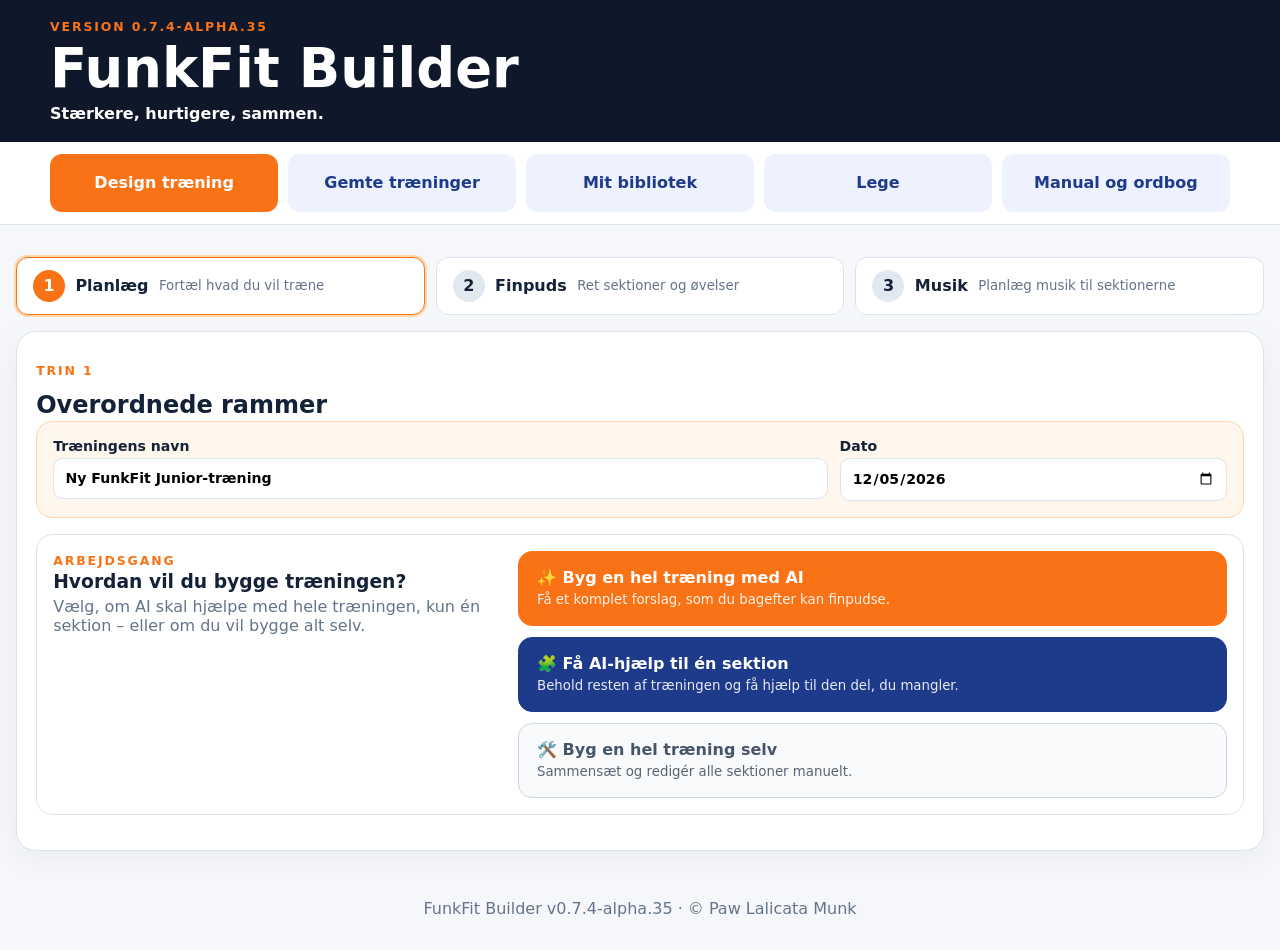
==== index.html @ 9656c765 "Add files via upload" ====
<!DOCTYPE html>
<html lang="da">
<head>
  <meta charset="UTF-8">
  <meta name="viewport" content="width=device-width,initial-scale=1">
  <meta name="theme-color" content="#f97316">
  <title>FunkFit Builder v0.7.4-alpha.35</title>
  <link rel="manifest" href="manifest.json?v=0.7.4a35">
  <link rel="stylesheet" href="css/app.css?v=0.7.4a35">
</head>
<body>
<header class="topbar">
  <button id="homeBrandBtn" type="button" class="topbar-home" aria-label="Gå til Planlæg">
    <p class="eyebrow">VERSION 0.7.4-ALPHA.35</p>
    <h1>FunkFit Builder</h1>
    <p>Stærkere, hurtigere, sammen.</p>
  </button>
</header>

<nav class="main-nav">
  <button class="nav-tab active" data-view="designView">Design træning</button>
  <button class="nav-tab" data-view="savedView">Gemte træninger</button>
  <button class="nav-tab" data-view="libraryView">Mit bibliotek</button>
  <button class="nav-tab" data-view="gamesView">Lege</button>
  <button class="nav-tab" data-view="docsView">Manual og ordbog</button>
</nav>

<main>
<section id="designView" class="app-view active">
  <div class="stepper">
    <button class="step active" data-step="1"><span>1</span><strong>Planlæg</strong><small>Fortæl hvad du vil træne</small></button>
    <button class="step" data-step="2"><span>2</span><strong>Finpuds</strong><small>Ret sektioner og øvelser</small></button>
    <button class="step" data-step="3"><span>3</span><strong>Musik</strong><small>Planlæg musik til sektionerne</small></button>
  </div>

  <section id="step1" class="step-panel active panel">
    <div class="section-heading">
      <div><p class="eyebrow">TRIN 1</p><h2>Overordnede rammer</h2></div>
    </div>

    <section class="workout-identity-card workout-identity-compact" aria-label="Træningens navn og dato">
      <div class="workout-identity-fields">
        <label>Træningens navn<input id="workoutName" value="Ny FunkFit Junior-træning" placeholder="Fx FunkFit Junior – agentmission"></label>
        <label>Dato<input id="workoutDate" type="date"></label>
      </div>
    </section>

    <section class="creation-mode">
      <div class="creation-mode-intro">
        <p class="eyebrow">ARBEJDSGANG</p>
        <h3>Hvordan vil du bygge træningen?</h3>
        <p>Vælg, om AI skal hjælpe med hele træningen, kun én sektion – eller om du vil bygge alt selv.</p>
      </div>
      <div class="creation-mode-buttons">
        <button id="aiModeBtn" type="button" class="mode-btn workflow-primary">
          <strong>✨ Byg en hel træning med AI</strong>
          <small>Få et komplet forslag, som du bagefter kan finpudse.</small>
        </button>
        <button id="singleSectionModeBtn" type="button" class="mode-btn workflow-secondary">
          <strong>🧩 Få AI-hjælp til én sektion</strong>
          <small>Behold resten af træningen og få hjælp til den del, du mangler.</small>
        </button>
        <button id="manualModeBtn" type="button" class="mode-btn workflow-manual">
          <strong>🛠️ Byg en hel træning selv</strong>
          <small>Sammensæt og redigér alle sektioner manuelt.</small>
        </button>
      </div>
    </section>

    <div id="aiPlannerTrack" class="hidden">
    <section class="planner-hero">
      <div>
        <p class="eyebrow">TRÆNINGSASSISTENT</p>
        <h2 id="plannerHeroTitle">Fra idé til færdigt udkast</h2>
        <p id="plannerHeroText">Vælg rammerne. Appen sammensætter et forslag, der passer til sted, udstyr, deltagere og træningsmål.</p>
      </div>
      <div class="planner-time"><strong id="plannerTimeStrong">Ca. 2 min</strong><span id="plannerTimeText">til første udkast</span></div>
    </section>

    <section class="planner-block">
      <div class="planner-number">1</div>
      <div class="planner-content">
        <h3>Hvem træner?</h3>
        <div class="choice-grid concept-grid" id="conceptChoices">
          <button type="button" class="choice-card selected" data-value="junior"><span>🟠</span><strong>FunkFit Junior</strong><small>Børn og unge</small></button>
          <button type="button" class="choice-card" data-value="family"><span>🔵</span><strong>Familie</strong><small>Junior + voksen</small></button>
          <button type="button" class="choice-card" data-value="adult"><span>🟢</span><strong>Funktionel voksen</strong><small>Kun voksne</small></button>
          <button type="button" class="choice-card" data-value="trx"><span>🟡</span><strong>TRX</strong><small>Slyngetræning</small></button>
          <button type="button" class="choice-card" data-value="hyrox"><span>🔴</span><strong>Hyrox</strong><small>Løb og stationer</small></button>
          <button type="button" class="choice-card" data-value="hiit"><span>🟣</span><strong>HIIT</strong><small>Intervaller og puls</small></button>
        </div>
      </div>
    </section>

    <section id="singleSectionConfig" class="planner-block single-section-config hidden">
      <div class="planner-number section-symbol">🧩</div>
      <div class="planner-content">
        <h3>Hvilken sektion skal AI bygge?</h3>
        <div class="planner-fields">
          <label>Sektionstype
            <select id="singleSectionType">
              <option>Opvarmning</option>
              <option selected>AMRAP</option>
              <option>EMOM</option>
              <option>YGIG</option>
              <option>Chipper</option>
              <option>Stationer</option>
              <option>Teknik</option>
              <option>Styrke</option>
              <option>Leg</option>
              <option>Finisher</option>
            </select>
            <span>Ledopvarmning bygges som del af en hel træning. Finisher kan tilføjes separat.</span>
          </label>
          <div id="singleFinisherWrap" class="single-finisher-wrap hidden">
            <strong>Finisher</strong>
            <p class="field-help">Vælg en sangbaseret finisher eller et kort afslutningsformat fra kataloget.</p>
            <div class="finisher-form-grid">
              <label>Type<select id="singleFinisherMode"><option value="song">🎵 Sang</option><option value="format">🏁 Andet format</option></select></label>
              <label>Katalog<select id="singleFinisherCatalog"></select></label>
              <button id="singleFinisherSuggestBtn" type="button" class="secondary">✨ Foreslå finisher</button>
            </div>
            <div id="singleFinisherPreview" class="finisher-template-preview"></div>
            <div id="singleFinisherSongFields" class="planner-fields">
              <label>Sangtitel<input id="singleFinisherTitle" placeholder="Fx sangens titel"></label>
              <label>Kunstner<input id="singleFinisherArtist" placeholder="Fx kunstner"></label>
              <label>Længde (min)<input id="singleFinisherMinutes" type="number" min="1" max="12" step=".1" value="4"></label>
              <label>Link<input id="singleFinisherUrl" type="url" placeholder="TIDAL, Spotify eller YouTube"></label>
            </div>
          </div>
          <div id="singleFundamentalWrap" class="single-fundamental-wrap hidden">
            <strong>FunkFit Fundamentals</strong>
            <small>Vælg én eller flere grundbevægelser til Teknik-sektionen.</small>
            <div id="singleFundamentalChoices" class="single-fundamental-choices"></div>
          </div>
        </div>
        <p class="planner-hint">AI bygger kun denne ene sektion. Resten af din træning bliver stående urørt.</p>
      </div>
    </section>


    <section class="planner-block">
      <div class="planner-number">2</div>
      <div class="planner-content">
        <h3>Hvor foregår træningen?</h3>
        <div class="choice-grid venue-grid" id="venueChoices">
          <button type="button" class="choice-card selected" data-value="indoor"><span>🏠</span><strong>Inde</strong><small>Gymnastiksalen</small></button>
          <button type="button" class="choice-card" data-value="outdoor"><span>🌳</span><strong>Ude</strong><small>Container og udeområde</small></button>
        </div>
        <p id="venueHint" class="planner-hint">Indendørs profil: gulv, vægge, bokse, måtter og salens udstyr.</p>
      </div>
    </section>

    <section class="planner-block">
      <div class="planner-number">3</div>
      <div class="planner-content">
        <h3>Rammer</h3>
        <div class="planner-fields">
          <label id="plannerDurationWrap">Varighed<input id="plannerDuration" type="number" min="20" max="120" value="60"><span id="plannerDurationUnit">minutter</span></label>
          <label>Deltagere<input id="plannerParticipants" type="number" min="1" max="100" value="20"><span>personer</span></label>
          <label id="plannerAdultsWrap" class="hidden">Heraf voksne<input id="plannerAdults" type="number" min="0" max="50" value="10"><span>voksne</span></label>
          <label id="plannerThemeWrap">Tema for hele træningen<input id="plannerTheme" placeholder="Fx Agentmission, OL eller intet tema"><span>kun Junior/Familie</span></label>
        </div>
      </div>
    </section>

    <section class="planner-block">
      <div class="planner-number">4</div>
      <div class="planner-content">
        <h3>Hvad skal fylde i træningen?</h3>
        <div id="goalChoices" class="chip-grid">
          <button type="button" class="goal-chip selected" data-value="Sjov">Sjov</button>
          <button type="button" class="goal-chip selected" data-value="Kondition">Kondition</button>
          <button type="button" class="goal-chip" data-value="Styrke">Styrke</button>
          <button type="button" class="goal-chip selected" data-value="Samarbejde">Samarbejde</button>
          <button type="button" class="goal-chip" data-value="Teknik">Teknik</button>
          <button type="button" class="goal-chip" data-value="Eksplosivitet">Eksplosivitet</button>
          <button type="button" class="goal-chip" data-value="Core">Core</button>
          <button type="button" class="goal-chip" data-value="Balance">Balance</button>
        </div>
      </div>
    </section>

    <section class="planner-block">
      <div class="planner-number">5</div>
      <div class="planner-content">
        <div class="section-heading compact">
          <div>
            <h3>Tilgængeligt udstyr</h3>
            <p id="equipmentProfileText">Standardprofil: Gymnastiksalen</p>
            <small id="equipmentProfileStatus">Ændringer gemmes automatisk for dette sted.</small>
          </div>
          <div class="equipment-profile-actions">
            <button id="selectAllEquipmentBtn" type="button" class="ghost small-btn">Vælg alt</button>
            <button id="resetEquipmentProfileBtn" type="button" class="ghost small-btn">Nulstil profil</button>
          </div>
        </div>
        <div id="equipmentChoices" class="equipment-grid"></div>
      </div>
    </section>

    <section class="planner-block">
      <div class="planner-number">6</div>
      <div class="planner-content">
        <h3>Din idé eller særlige ønsker</h3>
        <textarea id="plannerBrief" rows="4" placeholder="Fx: Hyrox-inspireret træning med meget teamwork. Ingen kø. Jeg vil gerne bruge wall balls og farmer carry."></textarea>
      </div>
    </section>

    <section id="plannerOptionsBlock" class="planner-block">
      <div class="planner-number">7</div>
      <div class="planner-content">
        <h3>Ekstra valg til træningsforslaget</h3>
        <p class="planner-hint">Vælg de regler og elementer, AI skal tage med, før træningen bygges.</p>
        <div class="planner-toggles">
          <label class="planner-toggle-card"><input id="avoidWaiting" type="checkbox" checked><span><strong>Undgå ventetid og kø</strong><small>Flere stationer, mindre grupper og færre flaskehalse.</small></span></label>
          <label id="includeJointWarmupWrap" class="planner-toggle-card"><input id="includeJointWarmup" type="checkbox" checked><span><strong>Fast ledopvarmning</strong><small>5 minutters rolig mobilisering først.</small></span></label>
          <label id="includeFinisherWrap" class="planner-toggle-card"><input id="includeTeamChallenge" type="checkbox" checked><span><strong>Planlæg en finisher</strong><small>Vælg mellem sang og et kort afslutningsformat.</small></span></label>
          <label id="includeGameWrap" class="planner-toggle-card"><input id="includeGame" type="checkbox" checked><span><strong>Medtag en leg</strong><small>Kun til Junior og Familietræning.</small></span></label>
          <label class="planner-toggle-card"><input id="useFavoritesFirst" type="checkbox"><span><strong>Prioritér elementer i Mit bibliotek</strong><small>Prioritér at bruge gemte favoritelementer, du tidligere har gemt, når de passer.</small></span></label>
        </div>
      </div>
    </section>

    <section id="plannerStructureBlock" class="planner-block">
      <div class="planner-number">8</div>
      <div class="planner-content">
        <h3>Træningens struktur</h3>
        <div id="structureChoices" class="chip-grid">
          <button type="button" class="structure-chip selected" data-value="auto">Lad AI vælge</button>
          <button type="button" class="structure-chip" data-value="one">Ét hovedelement</button>
          <button type="button" class="structure-chip" data-value="two">To hovedelementer</button>
          <button type="button" class="structure-chip" data-value="three">Tre korte hovedelementer</button>
        </div>
        <p class="planner-hint">Antal stationer vælges inde i det enkelte hovedelement – ikke for hele træningen.</p>
      </div>
    </section>

    <div class="generate-panel">
      <div>
        <strong id="plannerGenerateTitle">Klar til at bygge?</strong>
        <p id="plannerGenerateText">Forslaget bliver sat direkte ind i editoren og kan ændres bagefter.</p>
      </div>
      <button id="generateSmartWorkoutBtn" type="button" class="generate-btn">✨ Lav træningsforslag</button>
    </div>
    <div id="plannerResult" class="planner-result hidden"></div>
    </div>

    <details id="manualBuilderTrack" class="advanced-existing hidden">
      <summary>Builder: Byg, brug skabelon eller importér</summary>
      <div class="advanced-inner">

    <section class="manual-setup-card">
      <div class="section-heading compact">
        <div><p class="eyebrow">RAMMER</p><h3>Byg selv – samme tre første valg som i AI</h3><p>Vælg træningsspor først, derefter sted og deltagere.</p></div>
      </div>
      <div class="manual-steps-grid">
        <section class="manual-step-card">
          <span class="manual-step-number">1</span>
          <div><h4>Træningsspor</h4><p>Hvem træner?</p></div>
          <div id="manualConceptChoices" class="manual-choice-grid">
            <button type="button" class="manual-choice selected" data-manual-concept="junior">🟠 Junior</button>
            <button type="button" class="manual-choice" data-manual-concept="family">🔵 Familie</button>
            <button type="button" class="manual-choice" data-manual-concept="adult">🟢 Voksen</button>
            <button type="button" class="manual-choice" data-manual-concept="trx">🟡 TRX</button>
            <button type="button" class="manual-choice" data-manual-concept="hyrox">🔴 Hyrox</button>
            <button type="button" class="manual-choice" data-manual-concept="hiit">🟣 HIIT</button>
          </div>
          <select id="manualTrainingType" class="visually-hidden" aria-label="Træningsspor">
            <option value="junior">FunkFit Junior</option><option value="family">Familietræning</option><option value="adult">Funktionel voksen</option><option value="trx">TRX</option><option value="hyrox">Hyrox</option><option value="hiit">HIIT</option>
          </select>
        </section>
        <section class="manual-step-card">
          <span class="manual-step-number">2</span>
          <div><h4>Sted</h4><p>Hvor træner I?</p></div>
          <div id="manualVenueChoices" class="manual-choice-grid two">
            <button type="button" class="manual-choice selected" data-manual-venue="indoor">🏠 Gymnastiksal</button>
            <button type="button" class="manual-choice" data-manual-venue="outdoor">🌳 Container/ude</button>
          </div>
          <select id="manualVenue" class="visually-hidden" aria-label="Sted"><option value="indoor">Inde</option><option value="outdoor">Ude</option></select>
        </section>
        <section class="manual-step-card">
          <span class="manual-step-number">3</span>
          <div><h4>Deltagere</h4><p>Hvor mange skal planen fungere for?</p></div>
          <div class="manual-participant-fields">
            <label>Deltagere<input id="participantCount" type="number" min="1" value="20"></label>
            <label class="toggle-card" id="manualFamilyCard"><span><strong>Familiedeltagelse</strong><small>Junior og voksne træner sammen.</small></span><input id="familyMode" type="checkbox"></label>
            <label id="adultCountLabel" class="hidden">Heraf voksne<input id="adultCount" type="number" min="0" value="10"></label>
          </div>
        </section>
      </div>
    </section>

    <details class="manual-import-details">
      <summary>Importér træning fra billede eller tekst</summary>
      <div class="manual-import-inner">
    <section class="import-workout-panel">
      <div class="section-heading">
        <div><p class="eyebrow">IMPORTÉR FORSLAG</p><h3>Lav træning ud fra tekst eller billede</h3><p>Tekstimport er bedst understøttet. Billedaflæsning er fortsat eksperimentel.</p></div>
      </div>

      <div class="import-options">
        <label class="upload-card">
          <strong>Vælg billede fra galleri · eksperimentel</strong>
          <small>Vælg et screenshot eller et eksisterende billede.</small>
          <input id="workoutImageInput" type="file" accept="image/*">
        </label>


        <label class="upload-card">
          <strong>Tag billede · eksperimentel</strong>
          <small>Åbn kameraet og fotografér træningsplanen.</small>
          <input id="workoutCameraInput" type="file" accept="image/*" capture="environment">
        </label>

        <label class="upload-card">
          <strong>Vælg en tekstfil</strong>
          <small>Understøtter .txt og almindelig tekst.</small>
          <input id="workoutTextFileInput" type="file" accept=".txt,text/plain">
        </label>
      </div>

      <div id="ocrStatus" class="ocr-status hidden"></div>
      <img id="importImagePreview" class="import-preview hidden" alt="Forhåndsvisning">

      <label>Fortolket tekst
        <textarea id="importWorkoutText" rows="10" placeholder="Fx:
Opvarmning 10 min
Jumping jacks
Air squat

Hovedtræning 20 min
4 runder
10 Goblet squats
8 Push-ups"></textarea>
      </label>

      <div class="actions">
        <button id="analyzeImportBtn" type="button">Lav træningsforslag</button>
        <button id="clearImportBtn" class="ghost" type="button">Ryd import</button>
      </div>

      <div id="importProposal" class="import-proposal hidden"></div>
    </section>
      </div>
    </details>
    <div class="template-row">
      <label>Træningsskabelon<select id="templateSelect"></select></label>
      <button id="loadTemplateBtn" class="secondary">Anvend træningsskabelon</button>
      <button id="addSectionBtn">+ Ny sektion</button>
    </div>

    <div id="frameworkSections"></div>

      </div>
    </details>

  </section>

  <section id="step2" class="step-panel panel">
    <div class="section-heading">
      <div><p class="eyebrow">TRIN 2</p><h2>Tilføj øvelser</h2></div>
      <div class="time-control"><strong>Planlagt: <span id="plannedMinutes">60</span> min</strong><strong>Samlet: <span id="totalMinutes">0</span> min</strong><span id="timeStatus" class="time-status"></span></div>
    </div>
    <div class="ai-helper-bar">
      <div>
        <strong>✨ AI-hjælp, hvor du har brug for den</strong>
        <small>Behold resten af programmet og få kun hjælp til den manglende del.</small>
      </div>
      <div class="actions">
        <button id="aiBuildSectionBtn" type="button">Byg en sektion</button>
        <button id="insertGameFromLibraryBtn" type="button" class="secondary">🎲 Indsæt leg fra Legebibliotek</button>
        <button id="aiBuildGameBtn" type="button" class="secondary">✨ Byg en leg med AI</button>
        <button id="addFinisherBtn" type="button" class="ghost">🏁 Tilføj finisher</button>
      </div>
    </div>

    <div id="exerciseSections"></div>

    <section class="clear-workout-zone">
      <div>
        <strong>Vil du starte forfra?</strong>
        <small>Ryd fjerner titel, sektioner, øvelser, løb, finisher og musik fra den aktuelle kladde.</small>
      </div>
      <button id="clearWorkoutBtn" type="button" class="danger-outline">🗑️ Ryd træningen</button>
    </section>

    <div id="clearUndoBar" class="undo-bar hidden" role="status" aria-live="polite">
      <span>Træningen er ryddet. Fortryd inden <strong id="clearUndoCountdown">15</strong> sek.</span>
      <button id="undoClearWorkoutBtn" type="button">Fortryd</button>
    </div>

    <div class="step-actions two-sided">
      <button class="ghost" data-next-step="1">← Tilbage</button>
      <button data-next-step="3">Næste: Musik →</button>
    </div>
  </section>

  <section id="step3" class="step-panel panel">
    <div class="section-heading">
      <div><p class="eyebrow">TRIN 3</p><h2>Tilknyt musik</h2><p>Vælg først, om FunkFit skal hjælpe med playlisten, eller om du vil bygge og tilknytte den selv.</p></div>
    </div>

    <section class="music-builder-choice-card">
      <p class="eyebrow">HVORDAN VIL DU LAVE MUSIKKEN?</p>
      <div class="music-builder-choice-grid">
        <button type="button" class="music-builder-choice selected" data-music-build-mode="ai">
          <span>✨</span>
          <strong>Brug AI til at lave min playliste</strong>
          <small>Vælg genrer og ønsker. FunkFit tilpasser musikken til træningens sektioner.</small>
        </button>
        <button type="button" class="music-builder-choice" data-music-build-mode="manual">
          <span>🎵</span>
          <strong>Jeg vil selv bygge playlisten</strong>
          <small>Tilføj numre sang for sang eller tilknyt en playliste, du allerede har lavet.</small>
        </button>
      </div>
    </section>

    <section id="aiMusicBuilder" class="music-planner-card">
      <div class="music-planner-intro">
        <div>
          <p class="eyebrow">AI-MUSIKPLANLÆGNING</p>
          <h3>Musik, der følger træningens intensitet</h3>
          <p>AI planlægger musik sektion for sektion. Ledopvarmning får rolig musik, mens arbejdsblokke og teamchallenges kan få mere energi.</p>
        </div>
        <span class="music-ai-badge">Google Gemini 3.5 Flash-Lite</span>
      </div>

      <div class="music-plan-step">
        <div class="music-plan-number">1</div>
        <div class="music-plan-content">
          <h4>Hvilken musiktjeneste bruger du?</h4>
          <div id="musicServiceChoices" class="music-choice-grid">
            <button type="button" class="music-choice selected" data-music-service="spotify">
              <strong>Spotify</strong><small>Direkte playliste via Spotify-login</small>
            </button>
            <button type="button" class="music-choice" data-music-service="tidal">
              <strong>TIDAL</strong><small>CSV → TuneMyMusic → TIDAL</small>
            </button>
            <button type="button" class="music-choice" data-music-service="telmore">
              <strong>Telmore Musik</strong><small>Playlistfil via Soundiiz</small>
            </button>
          </div>
        </div>
      </div>

      <div class="music-plan-step">
        <div class="music-plan-number">2</div>
        <div class="music-plan-content">
          <h4>Hvilke sektioner skal AI planlægge?</h4>
          <div id="musicScopeChoices" class="music-scope-grid">
            <button type="button" class="music-scope-choice selected" data-music-scope="all">
              <strong>Alle sektioner</strong>
              <small>AI laver et samlet musikforløb fra start til slut.</small>
            </button>
            <button type="button" class="music-scope-choice" data-music-scope="selected">
              <strong>Kun udvalgte sektioner</strong>
              <small>Vælg præcis hvilke sektioner, der skal have AI-musik.</small>
            </button>
          </div>
          <div id="musicSectionSelectorWrap" class="music-section-selector-wrap hidden">
            <div class="music-selector-actions">
              <strong>Vælg sektioner</strong>
              <div>
                <button id="musicSelectAllSectionsBtn" type="button" class="ghost compact-btn">Alle</button>
                <button id="musicSelectNoSectionsBtn" type="button" class="ghost compact-btn">Ingen</button>
              </div>
            </div>
            <div id="musicSectionSelector" class="music-section-selector"></div>
          </div>
        </div>
      </div>

      <div class="music-plan-step">
        <div class="music-plan-number">3</div>
        <div class="music-plan-content">
          <h4>Musikønsker</h4>
          <div class="music-genre-block">
            <strong>Hvilke genrer må AI bruge?</strong>
            <p class="field-help">Vælg gerne flere. AI skal holde sig til de valgte genrer, medmindre en sektion kræver noget helt andet.</p>
            <div id="musicGenreChoices" class="music-genre-grid">
              <button type="button" class="music-genre-chip selected" data-music-genre="pop">Pop</button>
              <button type="button" class="music-genre-chip" data-music-genre="rock">Rock</button>
              <button type="button" class="music-genre-chip" data-music-genre="hiphop">Hiphop</button>
              <button type="button" class="music-genre-chip" data-music-genre="rnb">R&amp;B</button>
              <button type="button" class="music-genre-chip" data-music-genre="soul-funk">Soul / Funk</button>
              <button type="button" class="music-genre-chip" data-music-genre="indie">Indie / Alternative</button>
              <button type="button" class="music-genre-chip" data-music-genre="dance">Dance / Elektronisk</button>
              <button type="button" class="music-genre-chip" data-music-genre="danish">Dansk pop / rock</button>
              <button type="button" class="music-genre-chip" data-music-genre="latin">Latin</button>
              <button type="button" class="music-genre-chip" data-music-genre="reggae">Reggae</button>
              <button type="button" class="music-genre-chip" data-music-genre="country">Country</button>
              <button type="button" class="music-genre-chip" data-music-genre="metal-punk">Metal / Punk</button>
            </div>
          </div>
          <div class="music-preference-grid">
            <label>Gerne
              <input id="musicPrefer" placeholder="Fx rock, pop, hiphop, danske hits">
            </label>
            <label>Undgå
              <input id="musicAvoid" placeholder="Fx techno, EDM, bestemte kunstnere">
            </label>
            <label>Sprog
              <select id="musicLanguage">
                <option value="mixed">Blandet</option>
                <option value="danish">Primært dansk</option>
                <option value="international">Primært internationalt</option>
              </select>
            </label>
            <label>Kendskab
              <select id="musicFamiliarity">
                <option value="mixed">Blanding af kendt og nyt</option>
                <option value="hits">Mest kendte numre</option>
                <option value="discover">Gerne nye/opdagelser</option>
              </select>
            </label>
          </div>
          <label class="music-check-option">
            <input id="musicCleanOnly" type="checkbox" checked>
            <span><strong>Undgå explicit lyrics</strong><small>Anbefales især til Junior og Familie.</small></span>
          </label>
          <label class="music-check-option">
            <input id="musicKeepFinisherSong" type="checkbox" checked>
            <span><strong>Behold allerede valgte finisher-sange</strong><small>AI erstatter ikke en sang, der allerede er valgt til en finisher.</small></span>
          </label>
        </div>
      </div>

      <div class="music-plan-step">
        <div class="music-plan-number">4</div>
        <div class="music-plan-content">
          <h4>Google AI</h4>
          <p class="field-help">Kun til test: din egen Gemini API-nøgle kan bruges direkte i browseren. Den gemmes kun i den aktuelle browser-session og kommer ikke med i den gemte træning. Til rigtig drift skal Gemini-kaldet flyttes til en server-side proxy, så nøglen ikke eksponeres i browseren.</p>
          <div class="music-ai-key-row">
            <label>Gemini API-nøgle
              <input id="musicGeminiKey" type="password" autocomplete="off" placeholder="Indsæt nøgle fra Google AI Studio">
            </label>
            <button id="clearMusicGeminiKeyBtn" type="button" class="ghost">Glem nøgle</button>
          </div>
          <div class="music-key-test-actions">
            <button id="testMusicGeminiKeyBtn" type="button" class="secondary">Test Google-nøgle</button>
            <button id="openGoogleAiStudioBtn" type="button" class="ghost">Åbn Google AI Studio</button>
          </div>
          <p id="musicKeyTestStatus" class="music-key-test-status" role="status" aria-live="polite"></p>
          <button id="generateMusicPlanBtn" type="button" class="music-generate-btn">✨ Planlæg musik med AI</button>
          <p id="musicPlanStatus" class="music-plan-status" role="status" aria-live="polite"></p>
        </div>
      </div>
    </section>

    <section id="manualMusicBuilder" class="manual-music-builder hidden">
      <div class="music-planner-intro">
        <div>
          <p class="eyebrow">BYG SELV</p>
          <h3>Din egen playliste</h3>
          <p>Du kan enten bygge tracklisten direkte i FunkFit og koble hvert nummer til en sektion – eller gemme linket til en playliste, du allerede har lavet i din musiktjeneste.</p>
        </div>
      </div>

      <div class="manual-music-mode-grid">
        <button type="button" class="manual-music-mode selected" data-manual-music-mode="tracks">
          <strong>Byg sang for sang</strong>
          <small>Bedst hvis playlisten skal følge træningens sektioner.</small>
        </button>
        <button type="button" class="manual-music-mode" data-manual-music-mode="link">
          <strong>Tilknyt eksisterende playliste</strong>
          <small>Bedst hvis playlisten allerede ligger i Spotify, TIDAL eller Telmore.</small>
        </button>
      </div>

      <section id="manualTrackBuilder" class="manual-music-panel">
        <div class="manual-track-heading">
          <div>
            <h4>Tilføj numre</h4>
            <p>Vælg hvilken træningssektion nummeret hører til. Playlistens rækkefølge følger sektionerne.</p>
          </div>
          <label>Playlistens navn
            <input id="manualPlaylistName" placeholder="Fx FunkFit Junior – torsdag">
          </label>
        </div>
        <form id="manualTrackForm" class="manual-track-form">
          <label>Sektion
            <select id="manualTrackSection"></select>
          </label>
          <label>Sangtitel
            <input id="manualTrackTitle" required placeholder="Fx Don't Stop Me Now">
          </label>
          <label>Kunstner
            <input id="manualTrackArtist" required placeholder="Fx Queen">
          </label>
          <label>Album <small>(valgfrit)</small>
            <input id="manualTrackAlbum" placeholder="Fx Jazz">
          </label>
          <button type="submit">+ Tilføj nummer</button>
        </form>
        <p class="field-help">Hvis Spotify er forbundet, forsøger FunkFit at kontrollere titel og kunstner mod Spotify, når nummeret tilføjes.</p>
      </section>

      <section id="manualLinkBuilder" class="manual-music-panel hidden">
        <div class="manual-link-grid">
          <label>Musiktjeneste
            <select id="manualLinkedService">
              <option value="spotify">Spotify</option>
              <option value="tidal">TIDAL</option>
              <option value="telmore">Telmore Musik</option>
            </select>
          </label>
          <label>Playlistens navn
            <input id="manualLinkedName" placeholder="Fx FunkFit – træning 10/9">
          </label>
          <label class="span-2">Link til playlisten
            <input id="manualLinkedUrl" type="url" placeholder="Indsæt playlist-link">
          </label>
        </div>
        <button id="saveManualLinkedPlaylistBtn" type="button">Gem playlisten med træningen</button>
        <div id="manualLinkedPlaylistSummary" class="linked-playlist-summary hidden"></div>
      </section>
    </section>

    <section id="musicPlanResultCard" class="music-result-card hidden">
      <div class="music-result-heading">
        <div>
          <p class="eyebrow">PLAYLISTE</p>
          <h3 id="musicPlanTitle">Din træningsplayliste</h3>
          <p id="musicPlanSummary"></p>
        </div>
        <div class="music-export-actions">
          <button id="copyMusicPlaylistBtn" type="button">📋 Kopiér playlisten</button>
          <button id="openPlaylistServiceBtn" type="button" class="secondary">Åbn musiktjenesten</button>
          <button id="deleteMusicPlaylistBtn" type="button" class="ghost">Slet playlisten</button>
        </div>
      </div>
      <div id="musicPlanSections" class="music-plan-sections"></div>

      <section id="spotifyIntegrationCard" class="playlist-integration-card">
        <div class="playlist-integration-head">
          <div>
            <p class="eyebrow">SPOTIFY DIREKTE</p>
            <h4>Opret playlisten direkte i Spotify</h4>
            <p>Første gang skal FunkFit forbindes til en Spotify Developer-app. Derefter kan playlisten oprettes direkte på din Spotify-konto.</p>
          </div>
          <span id="spotifyConnectionBadge" class="connection-badge">Ikke forbundet</span>
        </div>

        <details id="spotifySetupDetails" class="spotify-setup-details">
          <summary>Spotify-opsætning – kun første gang</summary>
          <div class="spotify-setup-grid">
            <label>Spotify Client ID
              <input id="spotifyClientId" autocomplete="off" placeholder="Client ID fra Spotify Developer Dashboard">
            </label>
            <label>Redirect URI
              <div class="readonly-row">
                <input id="spotifyRedirectUri" readonly>
                <button id="copySpotifyRedirectBtn" type="button" class="ghost compact-btn">Kopiér</button>
              </div>
            </label>
          </div>
          <p class="field-help">Opret en app i Spotify Developer Dashboard og tilføj Redirect URI præcis som vist ovenfor. Client ID er ikke en hemmelig nøgle og gemmes lokalt på denne enhed.</p>
          <div class="spotify-setup-actions">
            <button id="openSpotifyDashboardBtn" type="button" class="ghost">Åbn Spotify Developer Dashboard</button>
            <button id="saveSpotifyClientIdBtn" type="button" class="secondary">Gem Client ID</button>
          </div>
        </details>

        <div class="spotify-direct-actions">
          <button id="connectSpotifyBtn" type="button" class="spotify-btn">Forbind Spotify</button>
          <button id="createSpotifyPlaylistBtn" type="button" class="spotify-btn">Opret playlist i Spotify</button>
        </div>
        <p id="spotifyIntegrationStatus" class="music-plan-status" role="status" aria-live="polite"></p>
      </section>

      <section id="tidalIntegrationCard" class="playlist-integration-card hidden">
        <div class="playlist-integration-head">
          <div>
            <p class="eyebrow">TIDAL</p>
            <h4>Send playlisten videre via TuneMyMusic</h4>
            <p>FunkFit henter CSV-filen og åbner TuneMyMusics TIDAL-importside. Vælg den netop hentede fil hos TuneMyMusic, log ind på TIDAL og gem playlisten.</p>
          </div>
        </div>
        <button id="downloadAndOpenTidalBtn" type="button" class="tidal-btn playlist-primary-action">⬇ Hent CSV + åbn TuneMyMusic</button>
        <p class="field-help">Browseren tillader ikke, at FunkFit automatisk vælger en lokal fil i TuneMyMusics uploadfelt. Derfor er filvalget det eneste manuelle trin.</p>
      </section>

      <div class="music-import-card">
        <div>
          <strong id="musicImportTitle">Brug playlisten i din musiktjeneste</strong>
          <p id="musicImportHelp"></p>
        </div>
        <button id="openMusicImporterBtn" type="button" class="secondary">Åbn musiktjenesten</button>
      </div>
      <details class="music-advanced-export">
        <summary>Avanceret eksport</summary>
        <div class="music-export-actions">
          <button id="downloadMusicPlaylistBtn" type="button" class="ghost">Playlist CSV</button>
          <button id="downloadMusicSectionPlanBtn" type="button" class="ghost">Sektionsplan CSV</button>
        </div>
      </details>
    </section>

    <details class="manual-playlist-links">
      <summary>Avanceret: direkte playlist-links</summary>
      <div class="music-service-grid">
        <article class="music-service">
          <h3>Spotify</h3>
          <input id="spotifyPlaylistUrl" type="url" placeholder="https://open.spotify.com/playlist/...">
          <button id="openSpotifyBtn" class="spotify-btn">Åbn Spotify</button>
        </article>
        <article class="music-service">
          <h3>TIDAL</h3>
          <input id="tidalPlaylistUrl" type="url" placeholder="https://tidal.com/browse/playlist/...">
          <button id="openTidalBtn" class="tidal-btn">Åbn TIDAL</button>
        </article>
        <article class="music-service">
          <h3>Telmore Musik</h3>
          <input id="telmorePlaylistUrl" type="url" placeholder="https://musik.telmore.dk/...">
          <button id="openTelmoreBtn" class="telmore-btn">Åbn Telmore</button>
        </article>
      </div>
    </details>

    <div class="review-card">
      <div class="review-card-heading">
        <div>
          <h3>Klar til at gemme</h3>
          <p><strong id="reviewName"></strong></p>
          <p><span id="reviewSections"></span> sektioner · <span id="reviewMinutes"></span> minutter</p>
        </div>
        <label class="review-participant-field">Deltagere
          <input id="reviewParticipants" type="number" min="1" max="500" value="20" inputmode="numeric">
        </label>
      </div>
      <section class="equipment-summary-card" aria-live="polite">
        <div>
          <p class="eyebrow">UDSTYRSOVERSIGT</p>
          <h4>Du skal bruge</h4>
        </div>
        <ul id="reviewEquipmentList" class="equipment-summary-list"></ul>
        <p id="reviewEquipmentNote" class="equipment-summary-note"></p>
      </section>
    </div>

    <div class="step-actions two-sided">
      <button class="ghost" data-next-step="2">← Tilbage</button>
      <div class="actions">
        <button id="saveWorkoutBtn">Gem træning</button>
        <button id="playCurrentBtn" class="secondary">Afspil</button>
      </div>
    </div>
  </section>
</section>

<section id="savedView" class="app-view">
  <section class="panel">
    <div class="section-heading">
      <div><p class="eyebrow">GEMTE TRÆNINGER</p><h2>Mine træninger</h2></div>
      <button id="newWorkoutBtn">+ Ny træning</button>
    </div>
    <div id="savedWorkouts" class="saved-grid"></div>
  </section>
</section>

<section id="libraryView" class="app-view">
  <section class="panel">
    <div class="section-heading">
      <div><p class="eyebrow">MIT BIBLIOTEK</p><h2>Mine gemte træningselementer</h2><p>Gem sektioner fra editoren og genbrug dem i en ny træning. Grundlege administreres nu separat under Lege.</p></div>
    </div>
    <div id="elementLibrary" class="saved-grid"></div>
  </section>
</section>


<section id="gamesView" class="app-view">
  <section class="panel games-panel">
    <div class="section-heading game-main-heading">
      <div>
        <p class="eyebrow">LEGEMODUL</p>
        <h2>Lege</h2>
        <p>Grundlege oprettes og vedligeholdes ét sted. Når en leg bruges i en træning, indsættes en selvstændig kopi, som kan tilpasses uden at ændre grundlegen.</p>
      </div>
      <button id="newGameMasterBtn" type="button">+ Byg en leg</button>
    </div>

    <div class="game-module-tabs" role="tablist">
      <button type="button" class="game-module-tab selected" data-game-module-tab="library">🎲 Legebibliotek</button>
      <button type="button" class="game-module-tab" data-game-module-tab="admin">⚙️ Administration</button>
    </div>

    <section id="gameLibraryPanel" class="game-module-panel">
      <div id="gameTargetBanner" class="game-target-banner hidden"></div>
      <div class="game-filter-bar">
        <label>Søg
          <input id="gameLibrarySearch" type="search" placeholder="Navn, emne eller tag">
        </label>
        <label>Emne
          <select id="gameLibraryTopic"><option value="">Alle emner</option></select>
        </label>
        <label>Deltagere
          <input id="gameLibraryParticipants" type="number" min="1" value="20">
        </label>
      </div>
      <div id="gameLibraryCards" class="game-library-grid"></div>
    </section>

    <section id="gameAdminPanel" class="game-module-panel hidden">
      <div class="game-admin-intro">
        <div>
          <p class="eyebrow">INDHOLDSADMINISTRATION</p>
          <h3>Grundlege</h3>
          <p>Dette er administrationslaget for legemodulet. I den nuværende PWA gemmes data lokalt på enheden. Datamodellen er forberedt til senere roller som <strong>legeansvarlig</strong> og <strong>admin</strong>, når FunkFit får login/backend.</p>
        </div>
        <span class="game-admin-role">Lokal administrator</span>
      </div>

      <form id="gameMasterForm" class="game-master-form">
        <input id="gameMasterId" type="hidden">
        <div class="game-form-heading">
          <div>
            <p class="eyebrow">BYG EN LEG</p>
            <h3 id="gameMasterFormTitle">Ny grundleg</h3>
          </div>
          <div class="game-form-status-actions">
            <button id="cancelGameEditBtn" type="button" class="ghost hidden">Annullér redigering</button>
            <button type="submit">Gem grundleg</button>
          </div>
        </div>

        <div class="game-form-grid">
          <label>Navn *
            <input id="gameName" required maxlength="90" placeholder="Fx Stjæl keglen">
          </label>
          <label>Emne / tema *
            <input id="gameTopic" required maxlength="70" placeholder="Fx Reaktion, samarbejde, stafet">
          </label>
          <label>Forklaring + forberedelse
            <div class="input-with-unit"><input id="gameSetupMinutes" type="number" min="0" max="30" value="2"><span>min</span></div>
          </label>
          <label>Aktiv leg
            <div class="input-with-unit"><input id="gameActiveMinutes" type="number" min="1" max="60" value="6"><span>min</span></div>
          </label>
          <label>Samlet varighed
            <div class="input-with-unit calculated-duration"><input id="gameTotalMinutes" type="number" value="8" readonly tabindex="-1"><span>min</span></div>
          </label>
          <label>Status
            <select id="gameStatus"><option value="active">Aktiv</option><option value="draft">Kladde</option></select>
          </label>
          <label>Målgruppe
            <select id="gameAudience">
              <option value="all">Alle</option>
              <option value="junior">Junior</option>
              <option value="family">Familie</option>
              <option value="adult">Voksen</option>
              <option value="junior-family">Junior + Familie</option>
            </select>
          </label>
          <label>Tags
            <input id="gameTags" placeholder="Fx high five, konkurrence, ude">
          </label>
          <label class="span-2">Beskrivelse / idé *
            <textarea id="gameDescription" required rows="3" placeholder="Hvad går legen ud på?"></textarea>
          </label>
          <label class="span-2">Regler *
            <textarea id="gameRules" required rows="5" placeholder="Skriv reglerne i den rækkefølge instruktøren skal bruge dem."></textarea>
          </label>
          <label class="span-2">Trænertips
            <textarea id="gameCoachTips" rows="3" placeholder="Opstilling, sikkerhed, skalering og tips til flow."></textarea>
          </label>
        </div>

        <section class="game-builder-block">
          <div class="game-builder-block-heading">
            <div><p class="eyebrow">DELTAGERE OG ORGANISERING</p><h4>Hvor mange og hvordan?</h4></div>
          </div>
          <div class="game-form-grid">
            <label>Minimum deltagere *
              <input id="gameMinParticipants" type="number" min="1" value="4" required>
            </label>
            <label>Maksimum deltagere
              <input id="gameMaxParticipants" type="number" min="0" value="0" placeholder="0 = intet maksimum">
            </label>
            <label>Organisering *
              <select id="gameOrganization">
                <option value="Fælles">Fælles</option>
                <option value="Individuelt">Individuelt</option>
                <option value="Makker sammen">Makker</option>
                <option value="Hold">Hold</option>
                <option value="Stafet">Stafet / hold</option>
              </select>
            </label>
            <label class="game-check-card">
              <input id="gameRequiresTeams" type="checkbox">
              <span><strong>Kræver hold</strong><small>Markér når legen ikke giver mening uden holdinddeling.</small></span>
            </label>
            <label id="gameTeamCountLabel" class="hidden">Minimum antal hold
              <input id="gameMinTeams" type="number" min="2" value="2">
            </label>
            <label id="gameTeamSizeLabel" class="hidden">Anbefalet deltagere pr. hold
              <input id="gameTeamSize" type="number" min="1" value="4">
            </label>
          </div>
        </section>

        <section class="game-builder-block">
          <div class="game-builder-block-heading">
            <div>
              <p class="eyebrow">UDSTYR</p>
              <h4>Hvilke redskaber kræver legen?</h4>
              <p>Angiv det faktiske antal til selve legen. Det bliver ført direkte ind i træningens “Du skal bruge”. Markér OBS på ting, instruktøren selv skal skaffe, fx kortspil eller terninger.</p>
            </div>
            <button id="addGameEquipmentBtn" type="button" class="secondary">+ Redskab</button>
          </div>
          <div class="custom-game-equipment">
            <div>
              <strong>Mangler redskabet på listen?</strong>
              <small>Tilføj dit eget redskab én gang – så kan det genbruges i alle grundleg.</small>
            </div>
            <div class="custom-game-equipment-add">
              <input id="customGameEquipmentName" placeholder="Fx Ringe">
              <button id="addCustomGameEquipmentBtn" type="button" class="secondary">Tilføj eget redskab</button>
            </div>
            <div id="customGameEquipmentList" class="custom-game-equipment-list"></div>
          </div>
          <div id="gameEquipmentRows" class="game-equipment-rows"></div>
        </section>

        <section class="game-builder-block">
          <div class="game-builder-block-heading">
            <div>
              <p class="eyebrow">STANDARDØVELSER</p>
              <h4>Tilknyt øvelser fra FunkFit-biblioteket</h4>
              <p>De er udgangspunktet for legen. Når legen indsættes i en træning, kan øvelserne tilføjes, fjernes eller udskiftes uden at ændre grundlegen.</p>
            </div>
            <span id="gameExerciseCount" class="game-exercise-count">0 valgt</span>
          </div>
          <label>Søg i øvelser
            <input id="gameExerciseSearch" type="search" placeholder="Fx burpee, squat, React Lights">
          </label>
          <div id="gameExercisePicker" class="game-exercise-picker"></div>
        </section>

        <div class="game-form-footer">
          <button type="submit">Gem grundleg</button>
        </div>
      </form>

      <section class="game-admin-list-section">
        <div class="section-heading">
          <div><p class="eyebrow">ADMINISTRATION</p><h3>Alle grundlegene</h3></div>
        </div>
        <div id="gameAdminList" class="game-admin-list"></div>
      </section>
    </section>
  </section>
</section>

<section id="docsView" class="app-view">
  <section class="panel docs-panel">
    <div class="section-heading">
      <div><p class="eyebrow">MANUAL OG ORDBOG</p><h2>Sådan beskriver FunkFit Builder en sektion</h2><p>Den tekniske model er opdelt korrekt bagved, mens sektionen vises som en enkel opsummering i Finpuds.</p></div>
    </div>
    <div class="docs-model-grid">
      <article><span>1</span><h3>Formål</h3><p>Hvorfor sektionen findes: fx opvarmning, teknik, hovedelement, leg eller finisher.</p></article>
      <article><span>2</span><h3>Arbejdsformat</h3><p>Hvordan arbejdet forløber: fx AMRAP, EMOM, intervaller, fast antal runder eller For time.</p></article>
      <article><span>3</span><h3>Opgavestruktur</h3><p>Hvordan opgaverne er bygget: fx rundebaseret, Chipper, stationer eller opgave pr. tidsblok.</p></article>
      <article><span>4</span><h3>Repetitionsmodel</h3><p>Hvordan mængden udvikler sig: faste reps, stigende/faldende ladder, pyramide, tid eller distance.</p></article>
      <article><span>5</span><h3>Organisering</h3><p>Hvordan deltagerne arbejder: individuelt, makker, YGIG, hold, stafet eller rotation.</p></article>
      <article><span>6</span><h3>Styring</h3><p>Hvad der bestemmer afslutningen: samlet tid, tidsblokke, intervaller, runder, time cap, sæt eller kvalitet.</p></article>
    </div>
    <div class="docs-rules">
      <h3>Vigtige regler</h3>
      <p><strong>AMRAP:</strong> Fast samlet tid og en gentagelig runde. Øvelser har reps, tid eller distance – ikke “3 sæt”.</p>
      <p><strong>EMOM:</strong> En opgave pr. minut/tidsblok. Sæt pr. øvelse bruges ikke.</p>
      <p><strong>Chipper:</strong> En opgaveliste gennemføres én gang. Chipper er opgavestrukturen; formatet er normalt For time.</p>
      <p><strong>Ladder:</strong> Repetitionsmodellen stiger eller falder. Ladder er ikke i sig selv et arbejdsformat.</p>
      <p><strong>YGIG:</strong> En organisering, hvor makkere skifter efter den aftalte opgave. Det er ikke automatisk et 40/20-interval.</p>
      <p><strong>Stationer:</strong> Opgavestrukturen er stationer, organiseringen er rotation, og arbejdsformatet er ofte intervaller.</p>
    </div>
    <div class="docs-rules ai-balance-manual">
      <h3>AI-balance og opvarmning</h3>
      <div class="field-rule-grid">
        <article><h4>Ledopvarmning</h4><p>Arbejd roligt gennem hele kroppen enten nedefra og op eller oppefra og ned. Husk nakke op/ned, skuldre og arme, rotation i øvre ryg, hofter, knæ, ankler/fodled og håndled.</p></article>
        <article><h4>Opvarmning med fire øvelser</h4><p>AI forsøger at dække puls/bevægelse, underkrop, overkrop og core/helkrop. Den må ikke vælge fire næsten ens skulder-, core- eller konditionsøvelser.</p></article>
        <article><h4>Primært fokus tæller mest</h4><p>Core som sekundær stabilisator tæller ikke som en egentlig coreøvelse. Balancen styres primært af øvelsens bevægelsesmønster og primære kropsområde.</p></article>
        <article><h4>Hele træningen</h4><p>Ved nye sektioner nedprioriterer AI bevægelsesmønstre og kropsområder, der allerede fylder meget. Gentagelser tillades, når brugeren specifikt beder om et bestemt fokus.</p></article>
      </div>
    </div>

    <div class="docs-rules track-manual">
      <h3>HYROX, HIIT og TRX – skarpere spor</h3>
      <p><strong>HYROX:</strong> AI prioriterer officielle stationer, der kan udføres uden SkiErg/romaskine: sled push, sled pull, burpee broad jumps, farmers carry, sandbag lunges og wall balls. Hyrox-inspirerede støtteøvelser bruges sekundært. En HYROX-sektion kan automatisk sætte løb mellem hver arbejdsøvelse.</p>
      <p><strong>HIIT:</strong> Intervalstruktur, recovery og bevægelseskvalitet styrer sporet. Tekniske/tunge løft vælges ikke som standard i højintense intervaller.</p>
      <p><strong>TRX:</strong> Hoveddelen af arbejdsøvelserne kræver TRX og fordeles på plank, hinge, pull, squat, push, lunge og rotate.</p>
    </div>

    <div class="docs-rules music-manual">
      <h3>Musikplanlægning</h3>
      <p><strong>Ledopvarmning:</strong> rolig, samtalevenlig musik omkring 65-95 BPM. Ingen dance/EDM/klubmusik eller aggressive beats.</p>
      <p><strong>Opvarmning og teknik:</strong> energien bygges gradvist op, og musikken må ikke overdøve instruktionen.</p>
      <p><strong>Arbejdsblokke:</strong> AI må øge tempo og energi efter format og intensitet.</p>
      <p><strong>Alle eller udvalgte:</strong> instruktøren vælger, om AI skal planlægge hele træningen eller kun bestemte sektioner.</p>
      <p><strong>Playlistfil:</strong> appen eksporterer CSV til videre import i Spotify/TIDAL via TuneMyMusic og Telmore Musik via Soundiiz.</p>
    </div>

    <div class="docs-rules field-rule-manual">
      <h3>Regelpakke for øvelsesfelter</h3>
      <p>Finpuds viser kun felter, der giver mening for både <strong>sektionens format</strong> og <strong>den konkrete øvelse</strong>. Tidsstyring, pauser og runder må ikke gentages på hvert øvelseskort, når de allerede styres for hele sektionen.</p>
      <div class="field-rule-grid">
        <article><h4>AMRAP, EMOM, For time og faste runder</h4><p>Vis belastning, hvis øvelsen bruger vægt, og vis den relevante mængde: reps, tid eller distance. Vis ikke sæt, individuel pause eller tempo som standard.</p></article>
        <article><h4>Intervaller og stationer</h4><p>Arbejde, pause og runder styres på sektionsniveau. Øvelsen viser kun relevant belastning, eventuelt mål pr. interval og intensitet ved HIIT.</p></article>
        <article><h4>Sætbaseret styrke</h4><p>Vis belastning, reps, sæt, tempo og pause, når de er relevante. Tempo skjules ved eksplosive øvelser og konditionsøvelser.</p></article>
        <article><h4>Teknik og kvalitetsarbejde</h4><p>Vis relevante reps eller tid, eventuel belastning og tempo ved kontrollerede styrkeøvelser. Kvalitet kommer før høj mængde.</p></article>
        <article><h4>Øvelsestypen bestemmer mængden</h4><p>Carry, crawl, slæde og ergometer bruger typisk distance. Planker og statiske hold bruger tid. Almindelige styrkeøvelser bruger reps.</p></article>
        <article><h4>Eksempel</h4><p>Kettlebell clean i en AMRAP viser <strong>kg og reps</strong>. Tempo, pause og sæt skjules. I en sætbaseret styrkeblok vises kg, reps, sæt og pause. Tempo er fortsat skjult, fordi clean er eksplosiv.</p></article>
      </div>
    </div>

    <div class="docs-rules finisher-manual">
      <h3>Finisher: sang eller andet format</h3>
      <p>En <strong>Finisher</strong> beskriver sektionens formål – den behøver ikke være en sang. I Finpuds vælges først mellem <strong>Sang</strong> og <strong>Andet format</strong>.</p>
      <div class="field-rule-grid">
        <article><h4>🎵 Sang</h4><p>Varigheden følger sangen. Sangtitel, kunstner og link kan gemmes. Kataloget indeholder også forskellige måder at bruge sangen på.</p></article>
        <article><h4>🏁 Andet format</h4><p>Finisheren kan fx være AMRAP, EMOM, intervaller, ladder, chipper, stafet, makkerchallenge eller en kort fælles udfordring.</p></article>
        <article><h4>Katalog</h4><p>Appen indeholder 25 varierede finishere. Et katalogvalg indsætter format, tid, regler, trænertips og relevante aktiviteter.</p></article>
        <article><h4>AI-forslag</h4><p>Forslaget vægter målgruppe, udstyr, deltagerantal, brugerens ønsker og variation i forhold til resten af træningen.</p></article>
      </div>
    </div>

  </section>
</section>
</main>

<dialog id="sectionEditDialog" class="builder-dialog section-edit-dialog">
  <button class="close" type="button" data-close="sectionEditDialog" aria-label="Luk">×</button>
  <form id="sectionEditForm">
    <p class="eyebrow">FINPUDS SEKTION</p>
    <h2 id="sectionEditTitle">Redigér sektion</h2>
    <p id="sectionEditHelp"></p>
    <div id="sectionEditStructureFields" class="section-edit-structure"></div>
    <div id="sectionEditGuidanceFields" class="section-edit-guidance hidden">
      <label>Regler
        <textarea id="sectionEditRules" rows="5" placeholder="Regler, skift og afslutning"></textarea>
      </label>
      <label>Trænertips
        <textarea id="sectionEditCoachTips" rows="6" placeholder="Opstilling, skalering, flow og sikkerhed"></textarea>
      </label>
    </div>
    <div class="dialog-actions"><button type="submit">Gem ændringer</button></div>
  </form>
</dialog>

<dialog id="addSectionDialog" class="builder-dialog add-section-dialog">
  <button class="close" type="button" data-close="addSectionDialog" aria-label="Luk">×</button>
  <form id="addSectionForm">
    <p class="eyebrow">NY SEKTION</p>
    <h2>Hvad vil du tilføje?</h2>
    <p>Vælg sektionens formål. Arbejdsformat, opgavestruktur og organisering kan redigeres bagefter.</p>
    <div id="addSectionTypeGrid" class="section-type-grid"></div>
    <label>Sektionens navn
      <input id="addSectionName" placeholder="Navnet udfyldes automatisk">
    </label>
    <button type="submit">Tilføj sektion</button>
  </form>
</dialog>

<dialog id="exerciseInfoDialog" class="exercise-info-dialog">
  <button class="close" type="button" data-close="exerciseInfoDialog" aria-label="Luk øvelsesbeskrivelsen">×</button>
  <div id="exerciseInfoContent"></div>
</dialog>

<dialog id="exercisePickerDialog">
  <button class="close" data-close="exercisePickerDialog">×</button>
  <h2>Tilføj øvelse</h2>
  <div class="filters">
    <input id="pickerSearch" type="search" placeholder="Søg efter øvelse">
    <select id="pickerBody"><option value="">Alle kropsområder</option></select>
    <select id="pickerStyle"><option value="">Alle træningsspor</option></select>
    <label class="favorite-filter"><input id="pickerFavorites" type="checkbox"> Favoritter</label>
  </div>
  <button id="pickerCreateBtn" class="secondary">+ Opret ny øvelse</button>
  <div id="pickerGrid" class="picker-list"></div>
</dialog>

<datalist id="adultExerciseOptions"></datalist>

<dialog id="newExerciseDialog">
  <button class="close" data-close="newExerciseDialog">×</button>
  <form id="newExerciseForm">
    <p class="eyebrow">EGEN ØVELSE</p><h2>Opret øvelse</h2>
    <div class="form-grid">
      <label>Navn<input name="name" required></label>
      <label>Kategori<input name="category" required></label>
      <label>Kropsområder<input name="bodyAreas" placeholder="Core, Arme"></label>
      <label>Udstyr<input name="equipment" placeholder="Kettlebell, Boks"></label>
      <label>Træningsspor<input name="styles" placeholder="Funktionel, HIIT"></label>
      <label>Sværhedsgrad<select name="difficulty"><option>Begynder</option><option>Øvet</option></select></label>
      <label class="span-2">Beskrivelse<textarea name="description" required></textarea></label>
      <label>Junior-standard<input name="junior"></label>
      <label>Voksen-standard<input name="adult"></label>
    </div>
    <button type="submit">Gem øvelse</button>
  </form>
</dialog>


<dialog id="runDialog" class="builder-dialog">
  <button class="close" data-close="runDialog">×</button>
  <form id="runForm">
    <p class="eyebrow">LØB</p>
    <h2>Tilføj løb til sektionen</h2>
    <p>Løb placeres på lige fod med en squat, burpee eller anden aktivitet og kan flyttes ind i fx en AMRAP.</p>
    <div class="form-grid">
      <label class="span-2">Forslag
        <select id="runPreset"></select>
      </label>
      <label>Type
        <select id="runType">
          <option>Almindeligt løb</option>
          <option>Jog</option>
          <option>Sprint</option>
          <option>Shuttle run</option>
          <option>Zigzag mellem kegler</option>
          <option>Slalom</option>
          <option>Baglæns løb</option>
          <option>Sidestep</option>
          <option>Bakkeløb</option>
          <option>Trappeløb</option>
          <option>Stafetløb</option>
          <option>Reaktionsløb</option>
        </select>
      </label>
      <label>Mængde<input id="runValue" type="number" min="1" value="200"></label>
      <label>Enhed
        <select id="runUnit"><option>meter</option><option>sekunder</option><option>minutter</option><option>omgange</option></select>
      </label>
      <label>Intensitet
        <select id="runIntensity"><option>Roligt</option><option selected>Moderat</option><option>Hurtigt</option><option>Sprint</option><option>Progressivt</option></select>
      </label>
      <label class="span-2">Rute eller opstilling<input id="runRoute" placeholder="Fx til keglen og tilbage eller rundt om hallen"></label>
      <label class="span-2">Note<input id="runNote" placeholder="Fx løb makkervis eller start hvert nyt AMRAP-loop med løbet"></label>
    </div>
    <button type="submit">Tilføj løb</button>
  </form>
</dialog>

<dialog id="aiSectionDialog" class="builder-dialog">
  <button class="close" data-close="aiSectionDialog">×</button>
  <form id="aiSectionForm">
    <p class="eyebrow">AI-HJÆLP · ALPHA</p>
    <h2 id="aiSectionDialogTitle">Byg en sektion</h2>
    <p>Forslaget laves her i Finpuds og bruger træningens eksisterende rammer.</p>
    <div id="aiSectionContext" class="ai-section-context"></div>
    <div class="form-grid">
      <label>Element
        <select id="aiSectionType">
          <option>AMRAP</option>
          <option>EMOM</option>
          <option>YGIG</option>
          <option>Chipper</option>
          <option>Stationer</option>
          <option>Teknik</option>
          <option>Styrke</option>
          <option>Leg</option>
          <option>Finisher</option>
        </select>
      </label>
      <label>Varighed<input id="aiSectionMinutes" type="number" min="3" max="40" value="12"></label>
      <label class="span-2">Fokus eller ønske<input id="aiSectionFocus" placeholder="Fx ben, høj puls, samarbejde eller brug en kettlebell"></label>
      <label class="span-2">Tema til legen (valgfrit)<input id="aiGameTheme" placeholder="Fx agenter, pirater eller OL"></label>
      <div id="inlineFundamentalWrap" class="span-2 single-fundamental-wrap hidden">
        <strong>FunkFit Fundamentals</strong><small>Vælg én eller flere.</small><div id="inlineFundamentalChoices" class="single-fundamental-choices"></div>
      </div>
      <div id="inlineFinisherWrap" class="span-2 single-finisher-wrap hidden">
        <strong>Finisher</strong>
        <p class="field-help">Vælg sang eller et andet afslutningsformat. AI kan vælge fra kataloget.</p>
        <div class="finisher-form-grid">
          <label>Type<select id="inlineFinisherMode"><option value="song">🎵 Sang</option><option value="format">🏁 Andet format</option></select></label>
          <label>Katalog<select id="inlineFinisherCatalog"></select></label>
          <button id="inlineFinisherSuggestBtn" type="button" class="secondary">✨ Foreslå finisher</button>
        </div>
        <div id="inlineFinisherPreview" class="finisher-template-preview"></div>
        <div id="inlineFinisherSongFields" class="form-grid">
          <label>Sangtitel<input id="inlineFinisherTitle"></label><label>Kunstner<input id="inlineFinisherArtist"></label>
          <label>Længde (min)<input id="inlineFinisherMinutes" type="number" min="1" max="12" step=".1" value="4"></label>
          <label>Link<input id="inlineFinisherUrl" type="url"></label>
        </div>
      </div>
    </div>
    <button type="submit">✨ Lav forslag</button>
  </form>
</dialog>

<dialog id="musicReplaceDialog" class="music-replace-dialog">
  <form id="musicReplaceForm" method="dialog">
    <button type="button" class="close" data-close="musicReplaceDialog" aria-label="Luk">×</button>
    <p class="eyebrow">SKIFT NUMMER</p>
    <h2 id="musicReplaceHeading">Skift nummer</h2>
    <p id="musicReplaceSection" class="field-help"></p>
    <div class="form-grid">
      <label>Sangtitel<input id="musicReplaceTitle" required></label>
      <label>Kunstner<input id="musicReplaceArtist" required></label>
      <label class="span-2">Album <small>(valgfrit)</small><input id="musicReplaceAlbum"></label>
    </div>
    <div class="music-replace-actions">
      <button id="findSpotifyAlternativesBtn" type="button" class="secondary">Find alternativer i Spotify</button>
      <button type="submit">Gem nyt nummer</button>
    </div>
    <div id="spotifyAlternativeResults" class="spotify-alternative-results"></div>
    <p id="musicReplaceStatus" class="music-plan-status"></p>
  </form>
</dialog>

<dialog id="workoutPlayer" class="workout-player">
  <div class="player-shell">
    <header class="player-header">
      <div><p id="playerCounter" class="player-counter">1 / 1</p><h2 id="playerWorkoutName">Træning</h2></div>
      <div class="player-header-actions">
        <button id="playerSpotifyBtn" class="spotify-btn">Spotify</button>
        <button id="playerTidalBtn" class="tidal-btn">TIDAL</button>
        <button id="playerTelmoreBtn" class="telmore-btn">Telmore</button>
        <button id="playerFullscreenBtn" class="secondary">Fuld skærm</button>
        <button id="playerCloseBtn" class="ghost">Luk</button>
      </div>
    </header>
    <div class="player-progress"><span id="playerProgressBar"></span></div>
    <main id="playerTapArea" class="player-stage" tabindex="0">
      <p id="playerSection" class="player-section">Sektion</p>
      <div class="player-format-row"><span id="playerFormat" class="player-pill"></span><span id="playerTiming" class="player-pill"></span></div>
      <h1 id="playerExercise">Øvelse</h1>
      <div class="player-prescriptions">
        <article><p id="playerPrimaryLabel" class="player-label">JUNIOR</p><strong id="playerJunior">–</strong><small id="playerJuniorNote"></small></article>
        <article id="playerAdultCard" class="hidden"><p class="player-label">VOKSEN</p><strong id="playerAdult">–</strong><small id="playerAdultNote"></small></article>
      </div>
      <p class="player-hint">Tap eller mellemrum = næste øvelse</p>
    </main>
    <footer class="player-controls"><button id="playerPrevBtn" class="secondary">← Forrige</button><button id="playerNextBtn">Næste →</button></footer>
  </div>
</dialog>

<section id="printView" class="print-view"></section>
<footer>FunkFit Builder v0.7.4-alpha.35 · © Paw Lalicata Munk</footer>
<script type="module" src="js/app.js?v=0.7.4a35"></script>
</body>
</html>
---- css/app.css ----
:root{--orange:#f97316;--blue:#1d4ed8;--ink:#132238;--muted:#64748b;--line:#dbe3ee;--bg:#f5f7fb;--card:#fff;font-family:Inter,system-ui,sans-serif}
*{box-sizing:border-box}body{margin:0;background:var(--bg);color:var(--ink)}button,input,select,textarea{font:inherit}button{border:0;border-radius:12px;padding:.75rem 1rem;background:var(--orange);color:white;font-weight:800;cursor:pointer}.secondary{background:var(--blue)}.ghost{background:#fff;color:var(--ink);border:1px solid var(--line)}.hidden{display:none!important}
.topbar{padding:1rem max(1rem,calc((100vw - 1180px)/2));background:#0f172a;color:white}.topbar h1{margin:.1rem 0;font-size:clamp(2rem,5vw,3.4rem)}.topbar p{margin:.2rem 0}.eyebrow{color:var(--orange);font-size:.78rem;letter-spacing:.15em;font-weight:900}
.main-nav{display:flex;gap:.6rem;padding:.75rem max(1rem,calc((100vw - 1180px)/2));background:white;border-bottom:1px solid var(--line)}.nav-tab{background:#eef2ff;color:#1e3a8a}.nav-tab.active{background:var(--orange);color:white}
main{max-width:1180px;margin:auto;padding:1rem}.app-view{display:none}.app-view.active{display:block}.panel{background:white;border:1px solid var(--line);border-radius:20px;padding:1.2rem;margin:1rem 0;box-shadow:0 8px 30px rgba(15,23,42,.05)}
.stepper{display:grid;grid-template-columns:repeat(3,1fr);gap:.7rem;margin:1rem 0}.step{display:flex;align-items:center;gap:.65rem;text-align:left;background:white;color:var(--ink);border:1px solid var(--line)}.step span{display:grid;place-items:center;width:32px;height:32px;border-radius:50%;background:#e2e8f0}.step small{display:block;color:var(--muted);font-weight:500}.step.active{border-color:var(--orange);box-shadow:0 0 0 2px #fed7aa}.step.active span{background:var(--orange);color:white}
.step-panel{display:none}.step-panel.active{display:block}.section-heading{display:flex;justify-content:space-between;align-items:flex-end;gap:1rem}.section-heading h2{margin:.15rem 0}.meta-grid{display:grid;grid-template-columns:2fr 1fr 1fr 2fr 1fr;gap:.7rem}label{font-weight:750;font-size:.88rem}input,select,textarea{width:100%;padding:.7rem;border:1px solid var(--line);border-radius:10px;margin-top:.25rem;background:white}.toggle-card{display:flex;justify-content:space-between;align-items:center;gap:.8rem;border:1px solid var(--line);border-radius:12px;padding:.7rem}.toggle-card span{display:flex;flex-direction:column}.toggle-card small{color:var(--muted);font-weight:500}.toggle-card input{width:auto;transform:scale(1.4)}
.template-row{display:grid;grid-template-columns:2fr auto auto;gap:.6rem;align-items:end;margin:1rem 0}.step-actions{display:flex;justify-content:flex-end;margin-top:1rem;padding-top:1rem;border-top:1px solid var(--line)}.two-sided{justify-content:space-between}.actions{display:flex;gap:.5rem;flex-wrap:wrap}
.framework-card,.exercise-section{border:1px solid var(--line);border-radius:14px;margin:.7rem 0;overflow:hidden}.framework-head{display:grid;grid-template-columns:2fr 100px auto;gap:.6rem;align-items:center;padding:.8rem;background:#f8fafc}.framework-settings{display:grid;grid-template-columns:repeat(5,1fr);gap:.5rem;padding:.8rem}
.exercise-section header{display:flex;justify-content:space-between;align-items:center;gap:1rem;padding:.8rem;background:#f8fafc}.exercise-list{padding:.8rem}.exercise-row{border:1px solid var(--line);border-radius:12px;padding:.7rem;margin:.55rem 0}.exercise-main{display:grid;grid-template-columns:1.4fr repeat(3,1fr) auto;gap:.5rem;align-items:end}.adult-settings{margin-top:.6rem;padding:.7rem;border-radius:10px;background:#f0fdf4}.adult-grid{display:grid;grid-template-columns:repeat(4,1fr);gap:.5rem}.empty{padding:1rem;text-align:center;color:var(--muted);border:2px dashed var(--line);border-radius:12px}
.music-service-grid{display:grid;grid-template-columns:repeat(3,1fr);gap:.8rem}.music-service{padding:1rem;border:1px solid var(--line);border-radius:14px;background:#f8fafc}.spotify-btn{background:#1f9d55}.tidal-btn{background:#111827}.telmore-btn{background:#6d28d9}.review-card{margin-top:1rem;padding:1rem;border:1px solid var(--line);border-radius:14px;background:#fff7ed}
.saved-grid{display:grid;grid-template-columns:repeat(auto-fill,minmax(280px,1fr));gap:.8rem}.saved-card{border:1px solid var(--line);border-radius:14px;padding:1rem;background:white}.saved-card h3{margin:.1rem 0}.saved-card .meta{color:var(--muted);margin:.5rem 0}.saved-card-actions{display:grid;grid-template-columns:1fr 1fr;gap:.45rem;margin-top:.8rem}.saved-card-actions button{padding:.6rem}
.filters{display:grid;grid-template-columns:2fr 1fr 1fr auto;gap:.6rem}.favorite-filter{display:flex;align-items:center;gap:.4rem}.favorite-filter input{width:auto}.picker-list{display:grid;gap:.45rem;margin-top:.8rem}.picker-item{display:flex;justify-content:space-between;align-items:center;gap:.8rem;border:1px solid var(--line);border-radius:10px;padding:.65rem}
dialog{width:min(860px,calc(100% - 1rem));max-height:90vh;overflow:auto;border:0;border-radius:18px;padding:1rem}.close{float:right;background:transparent;color:var(--ink);font-size:1.8rem}.form-grid{display:grid;grid-template-columns:1fr 1fr;gap:.7rem}.span-2{grid-column:span 2}
.workout-player{width:100vw;max-width:none;height:100vh;max-height:none;margin:0;padding:0;border-radius:0;background:#08111f;color:white}.player-shell{min-height:100vh;display:grid;grid-template-rows:auto 8px 1fr auto;background:radial-gradient(circle at top right,#1e3a8a 0,#08111f 42%,#030712 100%)}.player-header{display:flex;justify-content:space-between;align-items:center;gap:1rem;padding:1rem 1.25rem}.player-header-actions{display:flex;gap:.45rem;flex-wrap:wrap}.player-progress{height:8px;background:rgba(255,255,255,.12)}.player-progress span{display:block;height:100%;background:var(--orange)}.player-stage{display:flex;flex-direction:column;align-items:center;justify-content:center;text-align:center;padding:2rem}.player-section{color:#fb923c;font-weight:900;letter-spacing:.12em}.player-stage h1{font-size:clamp(3rem,10vw,8rem);margin:1rem 0}.player-format-row{display:flex;gap:.5rem}.player-pill{padding:.35rem .7rem;border:1px solid rgba(255,255,255,.22);border-radius:999px}.player-prescriptions{display:grid;grid-template-columns:repeat(2,minmax(240px,420px));gap:1rem;width:min(900px,100%)}.player-prescriptions article{padding:1rem;border:1px solid rgba(255,255,255,.18);border-radius:16px}.player-controls{display:flex;justify-content:space-between;padding:1rem}.print-view{display:none}footer{text-align:center;color:var(--muted);padding:1rem 1rem 2rem}
@media(max-width:850px){.meta-grid,.framework-settings,.exercise-main,.adult-grid,.music-service-grid{grid-template-columns:1fr 1fr}.stepper{grid-template-columns:1fr}.section-heading{align-items:stretch;flex-direction:column}.template-row{grid-template-columns:1fr}.player-prescriptions{grid-template-columns:1fr}}
@media(max-width:560px){.meta-grid,.framework-settings,.exercise-main,.adult-grid,.music-service-grid,.form-grid,.filters{grid-template-columns:1fr}.span-2{grid-column:auto}.framework-head{grid-template-columns:1fr}.saved-card-actions{grid-template-columns:1fr}.two-sided{gap:.6rem;flex-direction:column}.player-header{align-items:flex-start;flex-direction:column}}
@media print{.topbar,.main-nav,.stepper,.app-view,dialog,footer{display:none!important}.print-view{display:block}.print-view .print-section{break-inside:avoid}}

.import-workout-panel{margin:1rem 0;padding:1rem;border:1px solid var(--line);border-radius:16px;background:#f8fafc}
.import-workout-panel h3{margin:.15rem 0}
.import-options{display:grid;grid-template-columns:1fr 1fr;gap:.75rem;margin:.8rem 0}
.upload-card{display:flex;flex-direction:column;justify-content:center;gap:.25rem;min-height:120px;padding:1rem;border:2px dashed var(--line);border-radius:14px;background:white;cursor:pointer;text-align:center}
.upload-card small{color:var(--muted);font-weight:500}
.upload-card input{margin-top:.6rem}
.ocr-status{margin:.8rem 0;padding:.8rem;border-radius:12px;background:#eff6ff;color:#1d4ed8;font-weight:700}
.import-preview{display:block;max-width:100%;max-height:360px;object-fit:contain;margin:.8rem auto;border:1px solid var(--line);border-radius:14px}
.import-proposal{margin-top:1rem;padding:1rem;border:1px solid var(--line);border-radius:14px;background:white}
.import-proposal h4{margin:.2rem 0}
.import-proposal ul{margin:.4rem 0 1rem}
.proposal-section{margin:.7rem 0;padding:.7rem;border:1px solid var(--line);border-radius:12px;background:#f8fafc}
.proposal-match{color:#166534}.proposal-unmatched{color:#b45309}
.participant-print{font-family:Inter,system-ui,sans-serif;color:#111827}
.participant-print h1{font-size:28px;margin-bottom:8px}
.participant-print .participant-section{margin:18px 0 24px;padding-bottom:16px;border-bottom:2px solid #e5e7eb;break-inside:avoid}
.participant-print .participant-section h2{display:flex;justify-content:space-between;gap:16px;font-size:20px;margin:0 0 12px}
.participant-print .participant-exercise{margin:10px 0;padding:10px 12px;border:1px solid #e5e7eb;border-radius:10px}
.participant-print .participant-exercise h3{font-size:17px;margin:0 0 5px}
.participant-print .participant-exercise p{margin:0;line-height:1.45;color:#374151}
@media(max-width:700px){.import-options{grid-template-columns:1fr}}

:root{
  --section-warmup:#f97316;
  --section-technique:#3b82f6;
  --section-strength:#22c55e;
  --section-hiit:#8b5cf6;
  --section-hyrox:#ef4444;
  --section-finisher:#eab308;
  --section-team:#0f766e;
  --section-cooldown:#475569;
  --section-default:#64748b;
}
.framework-card,.exercise-section{
  position:relative;
  border:1px solid var(--line);
  border-left:8px solid var(--section-color,var(--section-default));
  border-radius:18px;
  margin:1rem 0;
  overflow:hidden;
  box-shadow:0 8px 24px rgba(15,23,42,.06);
  background:white;
}
.framework-card.collapsed .framework-settings,
.exercise-section.collapsed .exercise-list{
  display:none;
}
.section-card-header{
  display:flex;
  align-items:center;
  justify-content:space-between;
  gap:1rem;
  padding:.9rem 1rem;
  background:linear-gradient(90deg,color-mix(in srgb,var(--section-color,var(--section-default)) 12%,white),white);
}
.section-title-group{
  display:flex;
  align-items:center;
  gap:.75rem;
  min-width:0;
}
.section-icon{
  display:grid;
  place-items:center;
  width:42px;
  height:42px;
  flex:0 0 42px;
  border-radius:12px;
  background:var(--section-color,var(--section-default));
  color:white;
  font-size:1.35rem;
}
.section-title-text{min-width:0}
.section-title-text h3{margin:0;font-size:1.05rem}
.section-title-text small{display:block;color:var(--muted);margin-top:.15rem}
.section-badges{
  display:flex;
  gap:.4rem;
  flex-wrap:wrap;
  margin-top:.4rem;
}
.section-stat{
  display:inline-flex;
  align-items:center;
  gap:.25rem;
  padding:.28rem .5rem;
  border-radius:999px;
  background:#f1f5f9;
  color:#334155;
  font-size:.76rem;
  font-weight:800;
}
.section-card-actions{
  display:flex;
  gap:.35rem;
  flex-wrap:wrap;
  justify-content:flex-end;
}
.section-card-actions button{
  padding:.48rem .62rem;
  border-radius:10px;
}
.collapse-btn{
  background:#fff;
  color:var(--ink);
  border:1px solid var(--line);
}
.framework-head{
  display:none;
}
.framework-settings{
  padding:1rem;
  border-top:1px solid var(--line);
}
.exercise-section header{
  display:none;
}
.exercise-list{
  padding:1rem;
  border-top:1px solid var(--line);
}
.section-add-row{
  display:flex;
  justify-content:flex-end;
  padding:.75rem 1rem 1rem;
}
.section-add-row button{
  background:var(--section-color,var(--orange));
}
.section-progress{
  display:flex;
  align-items:center;
  gap:.55rem;
  margin:.3rem 0 .8rem;
  color:var(--muted);
  font-size:.82rem;
  font-weight:700;
}
.section-progress-bar{
  flex:1;
  height:7px;
  border-radius:999px;
  background:#e2e8f0;
  overflow:hidden;
}
.section-progress-bar span{
  display:block;
  height:100%;
  background:var(--section-color,var(--section-default));
}
.drag-handle{
  cursor:grab;
  background:#fff;
  color:var(--ink);
  border:1px solid var(--line);
  font-size:1.1rem;
}
.drag-handle:active{cursor:grabbing}
.section-card-menu{
  position:relative;
}
.section-card-menu summary{
  list-style:none;
  cursor:pointer;
  display:grid;
  place-items:center;
  width:36px;
  height:36px;
  border:1px solid var(--line);
  border-radius:10px;
  background:white;
  font-weight:900;
}
.section-card-menu summary::-webkit-details-marker{display:none}
.section-card-menu[open] .section-menu-popover{display:grid}
.section-menu-popover{
  display:none;
  position:absolute;
  right:0;
  top:42px;
  z-index:10;
  min-width:170px;
  padding:.45rem;
  gap:.35rem;
  border:1px solid var(--line);
  border-radius:12px;
  background:white;
  box-shadow:0 16px 40px rgba(15,23,42,.16);
}
.section-menu-popover button{
  text-align:left;
  background:#f8fafc;
  color:var(--ink);
}
@media(max-width:700px){
  .section-card-header{align-items:flex-start}
  .section-card-actions{width:100%;justify-content:flex-start}
  .section-card-header{flex-direction:column}
}

.planner-hero{display:flex;justify-content:space-between;gap:1.5rem;align-items:center;padding:1.4rem;margin-bottom:1rem;border-radius:20px;background:linear-gradient(135deg,#fff7ed,#ffedd5);border:1px solid #fed7aa}
.planner-hero h2{margin:.2rem 0}.planner-hero p{margin:.35rem 0;color:var(--muted)}
.planner-time{display:flex;flex-direction:column;text-align:center;min-width:120px;padding:1rem;border-radius:16px;background:white}.planner-time strong{font-size:1.25rem}.planner-time span{font-size:.8rem;color:var(--muted)}
.planner-block{display:grid;grid-template-columns:46px 1fr;gap:.9rem;padding:1rem 0;border-bottom:1px solid var(--line)}
.planner-number{display:grid;place-items:center;width:38px;height:38px;border-radius:50%;background:var(--orange);color:white;font-weight:900}
.planner-content h3{margin:.35rem 0 .8rem}.choice-grid{display:grid;gap:.65rem}.concept-grid{grid-template-columns:repeat(5,1fr)}.venue-grid{grid-template-columns:repeat(2,minmax(150px,240px))}
.choice-card{display:flex;flex-direction:column;align-items:flex-start;gap:.2rem;min-height:104px;padding:.8rem;border:2px solid var(--line);border-radius:15px;background:white;color:var(--ink);text-align:left}
.choice-card>span{font-size:1.4rem}.choice-card small{color:var(--muted)}.choice-card.selected{border-color:var(--orange);background:#fff7ed;box-shadow:0 0 0 3px #ffedd5}
.planner-hint{padding:.65rem .8rem;border-radius:10px;background:#f8fafc;color:var(--muted)}
.planner-fields{display:grid;grid-template-columns:repeat(4,1fr);gap:.7rem}.planner-fields label{position:relative}.planner-fields label span{font-size:.75rem;color:var(--muted)}
.chip-grid{display:flex;gap:.5rem;flex-wrap:wrap}.goal-chip{background:#f1f5f9;color:#334155;border:1px solid #cbd5e1;border-radius:999px}.goal-chip.selected{background:#ffedd5;color:#9a3412;border-color:#fb923c}
.equipment-grid{display:grid;grid-template-columns:repeat(4,1fr);gap:.5rem}.equipment-option{display:flex;gap:.5rem;align-items:center;padding:.65rem;border:1px solid var(--line);border-radius:11px;background:white;font-weight:700}.equipment-option.active{background:#ecfdf5;border-color:#86efac}
.compact{margin-bottom:.4rem}.small-btn{padding:.45rem .7rem}
.planner-toggles{display:flex;flex-wrap:wrap;gap:1rem;margin-top:.7rem}.planner-toggles label{display:flex;gap:.4rem;align-items:center;font-weight:700}
.generate-panel{display:flex;justify-content:space-between;align-items:center;gap:1rem;margin:1.2rem 0;padding:1.1rem;border-radius:17px;background:#0f172a;color:white}.generate-panel p{margin:.2rem 0;color:#cbd5e1}.generate-btn{font-size:1rem;padding:.85rem 1.15rem;background:var(--orange)}
.planner-result{margin:1rem 0;padding:1rem;border-radius:15px;background:#ecfdf5;border:1px solid #86efac}.planner-result h3{margin:.1rem 0}.planner-result ul{margin:.6rem 0}
.advanced-existing{margin-top:1rem;border:1px solid var(--line);border-radius:15px;background:#f8fafc}.advanced-existing>summary{cursor:pointer;padding:1rem;font-weight:900}.advanced-inner{padding:0 1rem 1rem}
@media(max-width:900px){.concept-grid{grid-template-columns:repeat(2,1fr)}.planner-fields,.equipment-grid{grid-template-columns:repeat(2,1fr)}}
@media(max-width:620px){.planner-hero,.generate-panel{align-items:stretch;flex-direction:column}.planner-block{grid-template-columns:1fr}.planner-number{width:32px;height:32px}.concept-grid,.venue-grid,.planner-fields,.equipment-grid{grid-template-columns:1fr 1fr}}


/* v0.7.1 elementbaseret builder */
.time-control{display:flex;gap:.7rem;align-items:center;flex-wrap:wrap}.time-status{padding:.35rem .65rem;border-radius:999px;font-weight:800;font-size:.85rem}.time-status.ok{background:#dcfce7;color:#166534}.time-status.warn{background:#fef3c7;color:#92400e}.time-status.bad{background:#fee2e2;color:#991b1b}
.framework-settings textarea{width:100%;min-height:82px;resize:vertical}.framework-settings .span-2{grid-column:span 2}.element-actions{display:flex;gap:.6rem;flex-wrap:wrap;padding:1rem 0 0}.element-summary{margin:1rem 0;padding:1rem;border-radius:14px;background:var(--surface-soft,#f7f7f8);display:grid;gap:.45rem}.element-summary p{margin:0;white-space:pre-wrap}.saved-card .actions{display:flex;gap:.5rem;flex-wrap:wrap;margin-top:1rem}
@media(max-width:760px){.framework-settings .span-2{grid-column:1/-1}}

.creation-mode{display:flex;justify-content:space-between;align-items:center;gap:1rem;margin:1rem 0;padding:1rem;border:1px solid var(--line);border-radius:16px;background:#fff}
.creation-mode h3,.creation-mode p{margin:.15rem 0}.creation-mode-buttons{display:flex;gap:.55rem}.mode-btn{background:#f1f5f9;color:#334155;border:1px solid #cbd5e1}.mode-btn.selected{background:var(--orange);color:#fff;border-color:var(--orange)}
.structure-chip{background:#f1f5f9;color:#334155;border:1px solid #cbd5e1;border-radius:999px}.structure-chip.selected{background:#dbeafe;color:#1d4ed8;border-color:#60a5fa}
.inline-section-controls{display:flex;gap:.35rem;flex-wrap:wrap;align-items:center;margin-top:.45rem}.inline-section-controls label{display:flex;align-items:center;gap:.25rem;padding:.2rem .4rem;border-radius:9px;background:#fff;border:1px solid var(--line);font-size:.76rem}.inline-section-controls input,.inline-section-controls select{width:auto;min-width:58px;padding:.3rem;margin:0;border:0;background:transparent;font-weight:800}.inline-section-controls select{max-width:145px}
.finisher-song-card{grid-column:1/-1;display:grid;grid-template-columns:2fr 1.4fr 1fr;gap:.6rem;padding:.8rem;border:1px solid #fde68a;border-radius:12px;background:#fffbeb}.finisher-song-card h4{grid-column:1/-1;margin:.1rem 0}.finisher-song-summary{margin:.6rem 1rem;padding:.75rem;border-radius:12px;background:#fffbeb;border:1px solid #fde68a}
.type-fields{display:grid;grid-template-columns:repeat(4,1fr);gap:.5rem;margin-top:.6rem;padding:.7rem;border-radius:11px;background:#f8fafc;border:1px solid var(--line)}.type-fields h4{grid-column:1/-1;margin:.1rem 0}.type-fields label{font-size:.78rem}
.ocr-quality-note{font-size:.8rem;color:var(--muted);margin:.35rem 0}
.programming-note{margin:.65rem 0;padding:.65rem .8rem;border-radius:10px;background:#eff6ff;color:#1e40af;font-size:.84rem}
@media(max-width:720px){.creation-mode{align-items:stretch;flex-direction:column}.creation-mode-buttons{width:100%}.creation-mode-buttons button{flex:1}.finisher-song-card,.type-fields{grid-template-columns:1fr 1fr}}
@media(max-width:480px){.finisher-song-card,.type-fields{grid-template-columns:1fr}.inline-section-controls{align-items:stretch}.inline-section-controls label{justify-content:space-between;width:100%}.inline-section-controls input,.inline-section-controls select{flex:1}}

#aiPlannerTrack.hidden{display:none!important}
#manualBuilderTrack.hidden{display:none!important}
.creation-mode-buttons .mode-btn{background:#f1f5f9;color:#334155;border:1px solid #cbd5e1}
.creation-mode-buttons .mode-btn.selected{background:var(--orange);color:#fff;border-color:var(--orange)}

/* v0.7.4-alpha */
.ai-helper-bar{display:flex;align-items:center;justify-content:space-between;gap:1rem;margin:0 0 1rem;padding:1rem;border:1px solid #bfdbfe;border-radius:16px;background:#eff6ff}
.ai-helper-bar small{display:block;margin-top:.25rem;color:#475569}
.builder-dialog{width:min(720px,calc(100vw - 24px));border:0;border-radius:18px;padding:1.25rem;box-shadow:0 24px 70px rgba(15,23,42,.25)}
.builder-dialog::backdrop{background:rgba(15,23,42,.55)}
.field-help{margin:.1rem 0;color:#64748b;font-size:.8rem}
.ygig-note{display:inline-flex;align-items:center;padding:.35rem .55rem;border-radius:999px;background:#fef3c7;color:#92400e;font-size:.75rem;font-weight:800}
.run-activity{border-color:#86efac;background:#f0fdf4}
.run-activity-head{display:grid;grid-template-columns:auto 1fr auto;align-items:center;gap:.75rem;padding:.8rem}
.run-activity-head small{display:block;margin-top:.2rem;color:#64748b}
.run-icon{display:grid;place-items:center;width:44px;height:44px;border-radius:50%;background:#dcfce7;font-size:1.4rem}
.run-fields{background:#f7fee7;border-color:#bbf7d0}
.section-add-row{display:flex;gap:.55rem;flex-wrap:wrap}
.finisher-song-summary p{margin:.5rem 0;color:#475569}
.inline-section-controls select{min-width:128px}
@media(max-width:720px){
  .ai-helper-bar{align-items:stretch;flex-direction:column}
  .ai-helper-bar .actions{display:grid;grid-template-columns:1fr 1fr}
  .inline-section-controls label{width:100%}
  .inline-section-controls select,.inline-section-controls input{min-width:0;width:100%}
  .section-add-row{display:grid;grid-template-columns:1fr}
}

/* v0.7.4-alpha.1 */
.creation-mode-buttons{display:grid;grid-template-columns:repeat(3,minmax(0,1fr));width:min(100%,760px)}
.finisher-inline-editor{padding:1rem}
.finisher-inline-editor h4{margin:0 0 .35rem}
.finisher-inline-grid{display:grid;grid-template-columns:2fr 1.4fr 1fr;gap:.65rem;margin-top:.8rem}
.finisher-inline-grid label{display:flex;flex-direction:column;gap:.25rem;font-size:.8rem;font-weight:800}
.finisher-inline-grid input,.finisher-inline-grid textarea{width:100%}
@media(max-width:720px){
  .creation-mode-buttons{grid-template-columns:1fr}
  .finisher-inline-grid{grid-template-columns:1fr}
}

/* v0.7.4-alpha.2 */
.creation-mode{align-items:flex-start}
.creation-mode-intro{max-width:740px}
.creation-mode-intro>p:last-child{margin:.35rem 0 0;color:#64748b}
.creation-mode-buttons{grid-template-columns:1fr;gap:.7rem;width:100%;max-width:760px}
.creation-mode-buttons .mode-btn{display:flex;flex-direction:column;align-items:flex-start;text-align:left;gap:.25rem;padding:1rem 1.1rem;border-radius:14px}
.creation-mode-buttons .mode-btn strong{font-size:1rem}
.creation-mode-buttons .mode-btn small{font-weight:500;line-height:1.35;opacity:.9}
.creation-mode-buttons .workflow-primary{background:var(--orange);color:#fff;border-color:var(--orange)}
.creation-mode-buttons .workflow-primary.selected{box-shadow:0 0 0 4px rgba(249,115,22,.2)}
.creation-mode-buttons .workflow-secondary{background:#1e3a8a;color:#fff;border-color:#1e3a8a}
.creation-mode-buttons .workflow-secondary.selected{box-shadow:0 0 0 4px rgba(30,58,138,.18)}
.creation-mode-buttons .workflow-manual,
.creation-mode-buttons .workflow-manual.selected{background:#f8fafc;color:#334155;border-color:#cbd5e1;box-shadow:none}
.creation-mode-buttons .workflow-manual.selected{border-width:2px;border-color:#94a3b8}
.clear-workout-zone{display:flex;align-items:center;justify-content:space-between;gap:1rem;margin:1.25rem 0;padding:1rem;border:1px solid #fecaca;border-radius:15px;background:#fff7f7}
.clear-workout-zone small{display:block;margin-top:.25rem;color:#7f1d1d}
.danger-outline{background:#fff;color:#b91c1c;border:1px solid #ef4444}
.danger-outline:hover{background:#fef2f2}
.undo-bar{display:flex;align-items:center;justify-content:space-between;gap:1rem;margin:.75rem 0;padding:.8rem 1rem;border-radius:12px;background:#0f172a;color:#fff}
.undo-bar button{background:#fff;color:#0f172a}
@media(max-width:720px){
  .clear-workout-zone{align-items:stretch;flex-direction:column}
  .clear-workout-zone button{width:100%}
}

/* v0.7.4-alpha.3 */
.single-section-config{border-color:#bfdbfe;background:#eff6ff}
.single-section-config .section-symbol{font-size:1.15rem}
.single-section-config select{min-width:220px}
.creation-mode-buttons .workflow-secondary.selected{background:#1e3a8a;color:#fff;border-color:#1e3a8a;box-shadow:0 0 0 4px rgba(30,58,138,.18)}

/* v0.7.4-alpha.5 */
#manualBuilderTrack.hidden,
#aiPlannerTrack.hidden{display:none!important}
.creation-mode-buttons .mode-btn:not(.selected){box-shadow:none}
.creation-mode-buttons .workflow-manual:not(.selected){background:#f8fafc;color:#475569;border-color:#cbd5e1}

/* v0.7.4-alpha.6 – FunkFit Fundamentals */
.fundamentals-card{
  grid-column:1/-1;
  margin:.6rem 0;
  padding:1rem;
  border:1px solid #cbd5e1;
  border-radius:16px;
  background:linear-gradient(180deg,#ffffff,#f8fafc);
}
.fundamentals-card.compact{margin:1rem 0}
.fundamentals-heading{
  display:flex;
  align-items:flex-start;
  justify-content:space-between;
  gap:1rem;
}
.fundamentals-heading h4{margin:.15rem 0 0}
.fundamental-selected{
  padding:.4rem .65rem;
  border-radius:999px;
  background:#e2e8f0;
  color:#0f172a;
  font-size:.78rem;
  font-weight:800;
  white-space:nowrap;
}
.fundamentals-grid{
  display:grid;
  grid-template-columns:repeat(4,minmax(0,1fr));
  gap:.55rem;
  margin-top:.8rem;
}
.fundamental-btn{
  display:grid;
  grid-template-columns:auto 1fr;
  grid-template-areas:"icon title" "icon subtitle";
  align-items:center;
  gap:.05rem .55rem;
  min-height:64px;
  padding:.65rem .75rem;
  text-align:left;
  color:#1e293b;
  background:#fff;
  border:1px solid #cbd5e1;
}
.fundamental-btn>span{grid-area:icon;font-size:1.25rem}
.fundamental-btn>strong{grid-area:title;font-size:.86rem}
.fundamental-btn>small{grid-area:subtitle;color:#64748b;font-weight:600}
.fundamental-btn.selected{
  border-color:#2563eb;
  background:#eff6ff;
  box-shadow:0 0 0 2px rgba(37,99,235,.12);
}
@media(max-width:900px){
  .fundamentals-grid{grid-template-columns:repeat(2,minmax(0,1fr))}
}
@media(max-width:520px){
  .fundamentals-heading{flex-direction:column}
  .fundamental-selected{white-space:normal}
  .fundamentals-grid{grid-template-columns:1fr}
}

/* v0.7.4-alpha.7 – øvelsesbeskrivelser */
.exercise-identity{
  display:flex;
  align-items:center;
  justify-content:flex-start;
  gap:.55rem;
  min-width:0;
}
.exercise-identity>div{
  display:flex;
  flex-direction:column;
  min-width:0;
}
.exercise-info-btn{
  display:inline-flex;
  align-items:center;
  justify-content:center;
  flex:0 0 30px;
  width:30px;
  height:30px;
  min-width:30px;
  padding:0;
  border-radius:50%;
  border:1px solid #94a3b8;
  background:#fff;
  color:#334155;
  font-size:.95rem;
  font-weight:900;
  line-height:1;
  box-shadow:none;
}
.exercise-info-btn:hover,
.exercise-info-btn:focus-visible{
  color:#fff;
  background:#2563eb;
  border-color:#2563eb;
}
.adult-exercise-choice{
  display:grid;
  grid-template-columns:minmax(0,1fr) auto;
  align-items:center;
  gap:.45rem;
}
.picker-item-actions{
  display:flex;
  align-items:center;
  gap:.45rem;
}
.exercise-info-dialog{
  width:min(680px,calc(100% - 1.5rem));
  max-height:88vh;
  padding:0;
  overflow:auto;
  border:0;
  border-radius:18px;
}
.exercise-info-dialog::backdrop{
  background:rgba(15,23,42,.65);
}
.exercise-info-dialog>.close{
  position:sticky;
  top:.65rem;
  float:right;
  z-index:2;
  margin:.65rem .65rem 0 0;
}
#exerciseInfoContent{
  padding:1.4rem;
}
.exercise-info-header{
  padding-right:2.5rem;
  margin-bottom:1rem;
}
.exercise-info-header h2{
  margin:.15rem 0 .65rem;
}
.exercise-info-badges{
  display:flex;
  flex-wrap:wrap;
  gap:.4rem;
}
.exercise-info-badges span{
  padding:.3rem .55rem;
  border-radius:999px;
  background:#e2e8f0;
  color:#334155;
  font-size:.76rem;
  font-weight:800;
}
.exercise-info-section{
  padding:.85rem 0;
  border-top:1px solid #e2e8f0;
}
.exercise-info-section h3{
  margin:0 0 .3rem;
  font-size:.92rem;
}
.exercise-info-section p{
  margin:0;
  line-height:1.55;
  color:#334155;
}
@media(max-width:720px){
  .exercise-main .exercise-identity{
    grid-column:1/-1;
  }
  .picker-item-actions{
    flex-shrink:0;
  }
  #exerciseInfoContent{
    padding:1.1rem;
  }
}

/* v0.7.4-alpha.8 – stabilisering */
.topbar-home{
  display:block;
  width:100%;
  padding:0;
  border:0;
  background:transparent;
  color:inherit;
  text-align:left;
  cursor:pointer;
}
.topbar-home:hover,
.topbar-home:focus-visible{transform:none;box-shadow:none;outline:2px solid rgba(255,255,255,.65);outline-offset:6px}

.manual-setup-card{
  margin-bottom:1rem;
  padding:1rem;
  border:1px solid #cbd5e1;
  border-radius:16px;
  background:#fff;
}
.manual-import-details{
  margin-bottom:1rem;
  border:1px solid #cbd5e1;
  border-radius:14px;
  background:#f8fafc;
}
.manual-import-details>summary{
  padding:1rem;
  cursor:pointer;
  font-weight:800;
}
.manual-import-inner{padding:0 1rem 1rem}
.manual-import-inner .import-workout-panel{margin:0}
.add-section-dialog{width:min(760px,calc(100% - 1.5rem))}
.section-type-grid{
  display:grid;
  grid-template-columns:repeat(3,minmax(0,1fr));
  gap:.6rem;
  margin:1rem 0;
}
.section-type-choice{
  display:flex;
  min-height:76px;
  flex-direction:column;
  align-items:flex-start;
  justify-content:center;
  gap:.2rem;
  padding:.8rem;
  text-align:left;
  color:#1e293b;
  background:#fff;
  border:1px solid #cbd5e1;
}
.section-type-choice small{color:#64748b}
.section-type-choice.selected{
  border-color:#2563eb;
  background:#eff6ff;
  box-shadow:0 0 0 2px rgba(37,99,235,.13);
}
.saved-at{margin:.25rem 0;color:#64748b;font-size:.82rem}
.undo-bar strong{font-variant-numeric:tabular-nums}
.print-heading{margin-bottom:1.2rem}
.print-section-brief{
  margin:.5rem 0 1rem;
  padding:.75rem;
  border:1px solid #dbe3ec;
  border-radius:8px;
  background:#f8fafc;
}
.print-activity{break-inside:avoid;margin:.65rem 0;padding:.75rem;border:1px solid #dbe3ec;border-radius:8px}
.print-activity h3,.participant-exercise h3{margin:0 0 .35rem}
.print-activity p,.participant-exercise p{margin:.2rem 0;line-height:1.4}
@media(max-width:720px){
  .section-type-grid{grid-template-columns:1fr 1fr}
  .section-card-actions button,
  .element-actions button,
  .section-add-row button{padding:.5rem .65rem;font-size:.82rem}
  .section-card-actions{gap:.3rem}
}
@media(max-width:480px){
  .section-type-grid{grid-template-columns:1fr}
  .element-actions,.section-add-row{display:grid;grid-template-columns:1fr 1fr}
}

/* v0.7.4-alpha.9 – resterende funktioner */
.equipment-profile-actions{display:flex;flex-wrap:wrap;justify-content:flex-end;gap:.45rem}
#equipmentProfileStatus{display:block;margin-top:.2rem;color:#64748b}
.planner-toggle-explained{display:flex!important;align-items:flex-start!important;gap:.55rem}
.planner-toggle-explained>span{display:flex;flex-direction:column}
.planner-toggle-explained small{color:#64748b;font-weight:500;line-height:1.3}
.single-fundamental-wrap{
  grid-column:1/-1;
  display:flex;
  flex-direction:column;
  gap:.4rem;
  padding:.85rem;
  border:1px solid #cbd5e1;
  border-radius:12px;
  background:#fff;
}
.single-fundamental-choices{
  display:grid;
  grid-template-columns:repeat(4,minmax(0,1fr));
  gap:.5rem;
  margin-top:.35rem;
}
.single-fundamental-option{
  display:grid;
  grid-template-columns:auto 1fr;
  grid-template-areas:"check icon" "title title" "small small";
  align-items:center;
  gap:.15rem .4rem;
  padding:.6rem;
  border:1px solid #cbd5e1;
  border-radius:10px;
  background:#fff;
  cursor:pointer;
}
.single-fundamental-option input{grid-area:check}
.single-fundamental-option>span{grid-area:icon}
.single-fundamental-option>strong{grid-area:title}
.single-fundamental-option>small{grid-area:small;color:#64748b}
.single-fundamental-option.selected{border-color:#2563eb;background:#eff6ff}
.fundamental-selected-list{display:flex;flex-wrap:wrap;justify-content:flex-end;gap:.35rem}
.adult-exercise-choice input[data-aex-search]{min-width:0;width:100%}
.proposal-note{color:#475569}
@media(max-width:900px){
  .single-fundamental-choices{grid-template-columns:repeat(2,minmax(0,1fr))}
}
@media(max-width:520px){
  .single-fundamental-choices{grid-template-columns:1fr}
  .equipment-profile-actions{justify-content:flex-start}
}

/* v0.7.4-alpha.11 – afsluttende planrettelser */
.workout-identity-card{display:grid;grid-template-columns:minmax(180px,.7fr) minmax(320px,1.3fr);gap:1rem;padding:1rem;margin-bottom:1rem;border:1px solid #fed7aa;border-radius:16px;background:#fff7ed}
.workout-identity-card h3,.workout-identity-card p{margin:.15rem 0}.workout-identity-fields{display:grid;grid-template-columns:2fr 1fr;gap:.75rem}.workout-identity-fields label{margin:0}
.manual-steps-grid{display:grid;gap:.8rem}.manual-step-card{display:grid;grid-template-columns:auto minmax(140px,.35fr) 1fr;align-items:start;gap:.8rem;padding:.9rem;border:1px solid #e2e8f0;border-radius:14px;background:#f8fafc}.manual-step-number{display:grid;place-items:center;width:34px;height:34px;border-radius:50%;background:#f97316;color:#fff;font-weight:900}.manual-step-card h4,.manual-step-card p{margin:.05rem 0}.manual-choice-grid{display:grid;grid-template-columns:repeat(3,minmax(0,1fr));gap:.4rem}.manual-choice-grid.two{grid-template-columns:1fr 1fr}.manual-choice{padding:.55rem;text-align:left;color:#334155;background:#fff;border:1px solid #cbd5e1}.manual-choice.selected{color:#1d4ed8;background:#eff6ff;border-color:#2563eb;box-shadow:0 0 0 2px rgba(37,99,235,.12)}.manual-participant-fields{display:grid;grid-template-columns:1fr 1.4fr 1fr;gap:.55rem}.visually-hidden{position:absolute!important;width:1px!important;height:1px!important;padding:0!important;margin:-1px!important;overflow:hidden!important;clip:rect(0,0,0,0)!important;white-space:nowrap!important;border:0!important}
.single-finisher-wrap{grid-column:1/-1;padding:.85rem;border:1px solid #cbd5e1;border-radius:12px;background:#fff}.ai-section-context{display:flex;flex-wrap:wrap;gap:.4rem;margin:.7rem 0}.ai-section-context span{padding:.3rem .55rem;border-radius:999px;background:#e2e8f0;color:#334155;font-size:.78rem;font-weight:800}
.simplified-framework-settings>.advanced-section-options{grid-column:1/-1}.advanced-section-options{border:1px solid #e2e8f0;border-radius:12px;background:#f8fafc}.advanced-section-options>summary{padding:.75rem;cursor:pointer;font-weight:800}.advanced-section-grid{display:grid;grid-template-columns:repeat(2,minmax(0,1fr));gap:.65rem;padding:0 .75rem .75rem}.inline-section-name{width:min(100%,620px);padding:.15rem .25rem;border:1px solid transparent;background:transparent;font-size:1.13rem;font-weight:850;color:#0f172a}.inline-section-name:hover,.inline-section-name:focus{border-color:#cbd5e1;background:#fff}.simple-inline-controls{align-items:center}.inline-advanced-controls{position:relative}.inline-advanced-controls>summary{cursor:pointer;font-size:.82rem;font-weight:800;color:#475569}.inline-advanced-controls>div{display:flex;flex-wrap:wrap;gap:.45rem;padding:.55rem;margin-top:.3rem;border:1px solid #cbd5e1;border-radius:10px;background:#fff}.song-link-field{display:grid;grid-template-columns:1fr auto;gap:.45rem}.info-primary{padding:1rem;border-left:5px solid #2563eb;background:#eff6ff}.info-warning{padding:1rem;border-left:5px solid #f97316;background:#fff7ed}.exercise-info-section h3{display:flex;align-items:center;gap:.35rem}
@media(max-width:850px){.workout-identity-card{grid-template-columns:1fr}.manual-step-card{grid-template-columns:auto 1fr}.manual-step-card>div:last-child,.manual-step-card>.manual-choice-grid,.manual-step-card>.manual-participant-fields{grid-column:1/-1}.manual-choice-grid{grid-template-columns:repeat(2,minmax(0,1fr))}.manual-participant-fields{grid-template-columns:1fr}.advanced-section-grid{grid-template-columns:1fr}.workout-identity-fields{grid-template-columns:1fr}}
@media(max-width:520px){.manual-choice-grid,.manual-choice-grid.two{grid-template-columns:1fr}.song-link-field{grid-template-columns:1fr}.inline-advanced-controls{width:100%}.inline-advanced-controls>div{display:grid;grid-template-columns:1fr;width:100%}}

/* v0.7.4-alpha.12 – ny model for format og organisering */
.structure-summary-chip{max-width:100%;white-space:normal}
.inline-structure-summary{display:block;width:100%;color:#475569;font-size:.82rem;font-weight:700;line-height:1.35}
.inline-advanced-controls>summary,.advanced-section-options>summary{font-weight:850;color:#1e3a8a}
.inline-advanced-controls>div{grid-template-columns:repeat(2,minmax(0,1fr));min-width:min(620px,78vw)}
.docs-model-grid{display:grid;grid-template-columns:repeat(3,minmax(0,1fr));gap:.8rem}
.docs-model-grid article{position:relative;padding:1rem;border:1px solid #cbd5e1;border-radius:16px;background:#fff}
.docs-model-grid article>span{display:grid;place-items:center;width:32px;height:32px;border-radius:50%;background:#f97316;color:white;font-weight:900}
.docs-model-grid h3{margin:.65rem 0 .3rem}.docs-model-grid p{margin:0;color:#475569;line-height:1.45}
.docs-rules{margin-top:1rem;padding:1rem;border-radius:16px;background:#f8fafc;border:1px solid #cbd5e1}.docs-rules p{line-height:1.5}
.saved-training-type{display:inline-flex;padding:.3rem .58rem;border-radius:999px;background:#e2e8f0;color:#334155;font-size:.76rem;font-weight:900;margin-bottom:.45rem}
.saved-type-junior{background:#dcfce7;color:#166534}.saved-type-family{background:#fef3c7;color:#92400e}.saved-type-adult{background:#dbeafe;color:#1e40af}.saved-type-trx{background:#ede9fe;color:#5b21b6}.saved-type-hiit{background:#fee2e2;color:#991b1b}.saved-type-hyrox{background:#cffafe;color:#155e75}
@media(max-width:900px){.docs-model-grid{grid-template-columns:repeat(2,minmax(0,1fr))}}
@media(max-width:700px){
  .section-card-menu[open] .section-menu-popover{position:fixed;left:.75rem;right:.75rem;top:auto;bottom:.75rem;width:auto;min-width:0;max-height:72vh;overflow:auto;z-index:10000;padding:.7rem;border-radius:18px;box-shadow:0 24px 80px rgba(15,23,42,.35)}
  .section-menu-popover button{width:100%;padding:.8rem;white-space:normal;font-size:.95rem}
  .inline-advanced-controls{width:100%}.inline-advanced-controls>div{display:grid;grid-template-columns:1fr;min-width:0;width:100%}
}
@media(max-width:560px){.docs-model-grid{grid-template-columns:1fr}}

/* v0.7.4-alpha.13 – Finpuds og valgmuligheder */
.planner-toggles{
  display:grid;
  grid-template-columns:repeat(3,minmax(0,1fr));
  gap:.7rem;
  margin-top:.8rem;
  align-items:stretch;
}
.planner-toggles .planner-toggle-card{
  display:grid;
  grid-template-columns:auto minmax(0,1fr);
  align-items:start;
  gap:.65rem;
  min-height:92px;
  padding:.85rem;
  margin:0;
  border:1px solid #cbd5e1;
  border-radius:14px;
  background:#fff;
  cursor:pointer;
}
.planner-toggle-card input{margin:.18rem 0 0;accent-color:#2563eb}
.planner-toggle-card>span{display:flex;flex-direction:column;gap:.2rem;min-width:0}
.planner-toggle-card strong{font-size:.92rem;line-height:1.25;color:#0f172a}
.planner-toggle-card small{color:#64748b;font-weight:500;line-height:1.35}
.planner-toggle-card:has(input:checked){border-color:#60a5fa;background:#eff6ff;box-shadow:0 0 0 2px rgba(37,99,235,.08)}
.section-progress-top{
  margin:0;
  padding:.55rem 1rem .5rem;
  background:#fff;
  border-bottom:1px solid #e2e8f0;
}
.exercise-section.collapsed .section-expanded-content{display:none}
.exercise-list-primary{border-top:0;padding-top:1rem}
.section-menu-divider{height:1px;margin:.25rem 0;background:#e2e8f0}
.section-menu-popover button:disabled{opacity:.42;cursor:not-allowed}
.section-menu-popover .menu-danger{color:#b91c1c;background:#fff1f2}
.section-menu-popover .menu-danger:hover{color:#fff;background:#b91c1c}
.section-guidance-card{
  display:grid;
  grid-template-columns:auto minmax(0,1fr);
  gap:.75rem;
  margin:.8rem 1rem;
  padding:1rem;
  border-radius:14px;
  border:1px solid #cbd5e1;
  background:#fff;
}
.section-guidance-card .guidance-icon{display:grid;place-items:center;width:38px;height:38px;border-radius:10px;font-size:1.1rem}
.section-guidance-card h4{margin:0 0 .3rem;font-size:.95rem}
.section-guidance-card p{margin:0;white-space:pre-wrap;line-height:1.5;color:#334155}
.rules-card{border-left:5px solid #f97316;background:#fff7ed}
.rules-card .guidance-icon{background:#ffedd5}
.coach-card{border-left:5px solid #2563eb;background:#eff6ff}
.coach-card .guidance-icon{background:#dbeafe}
.section-library-row{display:flex;justify-content:flex-end;padding:.25rem 1rem 1rem}
.section-library-row button{background:#fff;color:#334155;border:1px solid #cbd5e1}
.section-edit-dialog{width:min(720px,calc(100% - 1.5rem))}
.section-edit-structure{display:grid;grid-template-columns:repeat(2,minmax(0,1fr));gap:.7rem}
.section-edit-guidance{display:grid;gap:.75rem}
.dialog-actions{display:flex;justify-content:flex-end;margin-top:1rem}
@media(max-width:900px){.planner-toggles{grid-template-columns:repeat(2,minmax(0,1fr))}}
@media(max-width:700px){
  .planner-toggles{grid-template-columns:1fr}
  .planner-toggles .planner-toggle-card{min-height:0}
  .section-edit-structure{grid-template-columns:1fr}
  .section-guidance-card{margin:.7rem}
  .section-library-row{padding:.25rem .7rem .8rem}
}


/* v0.7.4-alpha.16 – relevante øvelsesfelter og kompakt kortlayout */
.exercise-section>.section-icon,
.exercise-section .section-icon{
  position:absolute;
  top:.55rem;
  left:.65rem;
  z-index:4;
}
.section-progress-top{
  min-height:58px;
  padding-left:4.75rem;
}
.section-title-group{display:block;width:100%}
.section-title-text{width:100%}
.exercise-row{position:relative;padding-top:1rem}
.exercise-main{padding-right:5.25rem;grid-template-columns:minmax(210px,1.35fr) repeat(3,minmax(130px,1fr))}
.compact-exercise{grid-template-columns:minmax(0,1fr)}
.activity-remove-btn{
  position:absolute;
  top:.65rem;
  right:.65rem;
  width:auto!important;
  min-width:0!important;
  padding:.32rem .55rem!important;
  border-radius:8px!important;
  font-size:.75rem;
  line-height:1.1;
  font-weight:800;
}
.contextual-fields{grid-template-columns:repeat(auto-fit,minmax(145px,1fr))}
.contextual-adult-grid{grid-template-columns:repeat(auto-fit,minmax(170px,1fr))}
.field-rule-grid{display:grid;grid-template-columns:repeat(2,minmax(0,1fr));gap:.75rem;margin-top:.8rem}
.field-rule-grid article{padding:.85rem;border:1px solid #cbd5e1;border-radius:12px;background:#fff}
.field-rule-grid h4{margin:0 0 .35rem;color:#0f172a}
.field-rule-grid p{margin:0!important}
@media(max-width:850px){
  .exercise-main{grid-template-columns:repeat(2,minmax(0,1fr));padding-right:0;padding-top:2.7rem}
  .exercise-main .exercise-identity{grid-column:1/-1}
}
@media(max-width:620px){
  .section-progress-top{align-items:flex-start;flex-direction:column;gap:.35rem;padding-left:4.65rem}
  .section-progress-bar{width:100%;flex:none}
  .exercise-main{grid-template-columns:1fr}
  .exercise-main .exercise-identity{grid-column:auto}
  .activity-remove-btn{top:.55rem;right:.55rem}
  .field-rule-grid{grid-template-columns:1fr}
}


/* v0.7.4-alpha.16 – fleksibel Finisher og katalog */
.finisher-editor{display:grid;gap:.8rem;padding:.75rem 1rem 0}
.finisher-choice-bar,.finisher-form-grid{display:grid;grid-template-columns:minmax(150px,.7fr) minmax(220px,1.5fr) auto;gap:.65rem;align-items:end}
.finisher-choice-bar label,.finisher-form-grid label{display:flex;flex-direction:column;gap:.3rem;font-size:.82rem;font-weight:800}
.finisher-choice-bar select,.finisher-form-grid select{width:100%}
.finisher-template-preview{display:grid;gap:.25rem;padding:.75rem .85rem;border:1px solid #fde68a;border-radius:12px;background:#fffbeb}
.finisher-template-preview>div{display:flex;flex-wrap:wrap;justify-content:space-between;gap:.5rem}
.finisher-template-preview strong{color:#0f172a}.finisher-template-preview span{color:#92400e;font-size:.78rem;font-weight:800}
.finisher-template-preview p{margin:0;color:#475569;line-height:1.45}
.finisher-format-summary{display:grid;gap:.25rem}
.finisher-format-badges{display:flex;flex-wrap:wrap;gap:.4rem;margin:.15rem 0 .35rem}
.finisher-format-badges span{padding:.32rem .55rem;border-radius:999px;background:#fef3c7;color:#92400e;font-size:.78rem;font-weight:800}
.finisher-task-card{border-left:5px solid #eab308;background:#fffbeb}
.finisher-task-card .guidance-icon{background:#fef3c7}
.single-finisher-wrap .finisher-template-preview{margin:.7rem 0}
@media(max-width:760px){.finisher-choice-bar,.finisher-form-grid{grid-template-columns:1fr}.finisher-choice-bar button,.finisher-form-grid button{width:100%}}


/* v0.7.4-alpha.17 – stram mobilnavigation og ingen vandret overflow */
html,body{
  width:100%;
  max-width:100%;
  overflow-x:hidden;
}
.topbar,.main-nav,main,.app-view,.panel{
  min-width:0;
}
.main-nav{
  display:grid;
  grid-template-columns:repeat(4,minmax(0,1fr));
  align-items:stretch;
}
.nav-tab{
  width:100%;
  min-width:0;
  min-height:58px;
  padding:.65rem .55rem;
  white-space:normal;
  line-height:1.15;
  text-align:center;
  overflow-wrap:anywhere;
}
.workout-identity-compact{
  grid-template-columns:1fr;
}
.workout-identity-compact .workout-identity-fields{
  width:100%;
}
.step,.step>*{
  min-width:0;
}
@media(max-width:700px){
  .topbar{padding:1rem .85rem}
  .topbar h1{font-size:clamp(2rem,10.5vw,2.8rem)}
  .main-nav{
    grid-template-columns:repeat(2,minmax(0,1fr));
    gap:.5rem;
    padding:.65rem .75rem;
  }
  .nav-tab{
    min-height:54px;
    font-size:.9rem;
  }
  main{width:100%;padding:.75rem}
  .panel{width:100%;padding:1rem}
}
@media(max-width:390px){
  .main-nav{padding:.55rem}
  .nav-tab{padding:.58rem .4rem;font-size:.84rem}
}


/* v0.7.4-alpha.18 – udstyrsoversigt */
.review-card{
  display:grid;
  gap:1rem;
}
.review-card-heading{
  display:flex;
  align-items:flex-start;
  justify-content:space-between;
  gap:1rem;
}
.review-card-heading h3{
  margin-top:0;
}
.review-participant-field{
  width:min(160px,100%);
  display:grid;
  gap:.35rem;
  font-weight:800;
}
.review-participant-field input{
  min-height:46px;
  font-size:1.05rem;
}
.equipment-summary-card{
  border:1px solid #cbd8ee;
  border-radius:18px;
  padding:1rem;
  background:#f8fbff;
}
.equipment-summary-card h4{
  margin:.15rem 0 .8rem;
  font-size:1.35rem;
}
.equipment-summary-list{
  display:grid;
  grid-template-columns:repeat(2,minmax(0,1fr));
  gap:.55rem;
  list-style:none;
  padding:0;
  margin:0;
}
.equipment-summary-list li{
  display:flex;
  flex-direction:column;
  gap:.12rem;
  padding:.72rem .8rem;
  border:1px solid #dbe4f3;
  border-radius:13px;
  background:#fff;
}
.equipment-summary-list li strong{
  font-size:1rem;
}
.equipment-summary-list li span{
  color:#5d6b82;
  font-size:.84rem;
}
.equipment-summary-note{
  margin:.85rem 0 0;
  color:#5d6b82;
  font-size:.88rem;
}
.print-equipment-summary{
  break-inside:avoid;
  border:2px solid #18243b;
  border-radius:14px;
  padding:1rem;
  margin:0 0 1rem;
}
.print-equipment-summary h2{
  margin-top:0;
}
.print-equipment-summary ul{
  columns:2;
  margin-bottom:.5rem;
}
@media(max-width:700px){
  .review-card-heading{
    display:grid;
    grid-template-columns:1fr;
  }
  .review-participant-field{
    width:100%;
  }
  .equipment-summary-list{
    grid-template-columns:1fr;
  }
}


/* v0.7.4-alpha.19 – samlet mobil-audit mod vandret overflow */

/* Alle centrale layoutcontainere må kunne krympe til viewportens bredde. */
main,
.app-view,
.panel,
.step-panel,
.planner-block,
.planner-content,
.section-heading,
.section-heading > *,
.choice-grid,
.choice-card,
.equipment-grid,
.equipment-option,
.planner-toggles,
.planner-toggle-card,
.workout-identity-card,
.workout-identity-fields,
.manual-steps-grid,
.manual-step-card,
.manual-step-card > *,
.saved-grid,
.saved-card,
.saved-card-actions,
.filters,
.picker-list,
.picker-item,
.framework-card,
.framework-head,
.framework-settings,
.exercise-section,
.section-card-header,
.section-title-group,
.section-title-text,
.section-card-actions,
.section-expanded-content,
.exercise-list,
.exercise-row,
.exercise-main,
.adult-settings,
.adult-grid,
.contextual-fields,
.contextual-adult-grid,
.section-guidance-card,
.section-library-row,
.finisher-editor,
.finisher-choice-bar,
.finisher-form-grid,
.finisher-template-preview,
.import-workout-panel,
.import-options,
.import-proposal,
.review-card,
.review-card-heading,
.equipment-summary-card,
.equipment-summary-list,
.docs-model-grid,
.docs-model-grid article,
.docs-rules,
.field-rule-grid,
.field-rule-grid article,
.actions,
.equipment-profile-actions{
  min-width:0;
  max-width:100%;
}

/* Medier, formularfelter og lange tekster må aldrig presse siden bredere. */
img,
svg,
canvas,
video,
iframe{
  max-width:100%;
  height:auto;
}
input,
select,
textarea{
  min-width:0;
  max-width:100%;
}
p,
small,
strong,
h1,
h2,
h3,
h4,
label,
.saved-card,
.equipment-option,
.choice-card,
.planner-toggle-card,
.section-guidance-card,
.finisher-template-preview{
  overflow-wrap:break-word;
  word-break:normal;
}
a{
  overflow-wrap:anywhere;
  word-break:break-word;
}

/* Tilgængeligt udstyr: ingen kolonne må bruge sit indholds min-content-bredde. */
.equipment-grid{
  width:100%;
  grid-template-columns:repeat(4,minmax(0,1fr));
}
.equipment-option{
  width:100%;
  min-width:0;
  white-space:normal;
  overflow-wrap:anywhere;
  line-height:1.25;
}
.equipment-option input{
  flex:0 0 auto;
  width:auto;
  min-width:16px;
  max-width:20px;
  margin-top:0;
}
.equipment-profile-actions{
  max-width:100%;
}
.equipment-profile-actions button{
  min-width:0;
  white-space:normal;
}

/* Grids med gamle faste minimumsbredder må ikke skabe overflow. */
.saved-grid{
  grid-template-columns:repeat(auto-fill,minmax(min(280px,100%),1fr));
}
.player-prescriptions{
  max-width:100%;
}
.inline-advanced-controls>div{
  max-width:100%;
}
.single-section-config select{
  max-width:100%;
}

/* Smalle skærme / mobil (Android og iPhone) */
@media(max-width:900px){
  .equipment-grid{
    grid-template-columns:repeat(2,minmax(0,1fr));
  }
}
@media(max-width:620px){
  .equipment-grid,
  .venue-grid,
  .planner-fields{
    grid-template-columns:minmax(0,1fr)!important;
  }
  .equipment-profile-actions{
    width:100%;
    display:grid;
    grid-template-columns:repeat(2,minmax(0,1fr));
  }
  .equipment-profile-actions button{
    width:100%;
  }
  .saved-grid{
    grid-template-columns:minmax(0,1fr);
  }
  .picker-item{
    align-items:stretch;
    flex-direction:column;
  }
  .picker-item .actions,
  .picker-item button{
    width:100%;
  }
  .inline-advanced-controls,
  .inline-advanced-controls>div{
    min-width:0!important;
    width:100%;
  }
  .single-section-config select{
    min-width:0!important;
    width:100%;
  }
}
@media(max-width:520px){
  .concept-grid,
  .venue-grid,
  .planner-fields,
  .equipment-grid,
  .manual-choice-grid,
  .manual-choice-grid.two,
  .section-type-grid{
    grid-template-columns:minmax(0,1fr)!important;
  }
  .planner-block{
    grid-template-columns:minmax(0,1fr);
  }
  .planner-number{
    width:32px;
    height:32px;
  }
  .section-heading,
  .section-card-header{
    width:100%;
  }
  .section-card-actions{
    width:100%;
    flex-wrap:wrap;
  }
  .section-card-actions button,
  .section-library-row button,
  .actions button{
    max-width:100%;
    white-space:normal;
  }
  .run-activity-head{
    grid-template-columns:auto minmax(0,1fr);
  }
  .run-activity-head > :last-child{
    grid-column:1/-1;
    width:100%;
  }
}
@media(max-width:390px){
  main{
    padding:.55rem;
  }
  .panel{
    padding:.8rem;
  }
  .equipment-profile-actions{
    grid-template-columns:minmax(0,1fr);
  }
}


/* v0.7.4-alpha.20 – kompakte øvelsesfelter */
.compact-metric-fields{
  display:flex!important;
  flex-wrap:wrap;
  align-items:flex-end;
  justify-content:flex-start;
  gap:.55rem;
  width:fit-content;
  max-width:100%;
  padding:.6rem .7rem;
}
.compact-metric-fields h4{
  display:none!important;
}
.compact-metric-label{
  display:grid;
  gap:.28rem;
  flex:0 1 auto;
  width:max-content;
  max-width:100%;
  font-size:.78rem;
}
.compact-metric-control{
  box-sizing:border-box;
  width:auto;
  min-width:4.6rem;
  max-width:min(14rem,100%);
  field-sizing:content;
}
.compact-metric-control[type="number"]{
  width:5.5rem;
  min-width:5.5rem;
  max-width:5.5rem;
}
.compact-metric-label select.compact-metric-control{
  width:auto;
  min-width:5.5rem;
  max-width:min(14rem,100%);
}
.family-adult-heading{
  margin:.05rem 0 .65rem;
  font-size:1rem;
  color:#0f172a;
}
.adult-settings .contextual-adult-grid{
  margin-top:0;
}

/* Mobilregler gælder viewport-bredde – samme layout på Android og iPhone. */
@media(max-width:700px){
  .compact-metric-fields{
    width:100%;
    max-width:100%;
    display:flex!important;
    flex-wrap:wrap;
    gap:.5rem;
  }
  .compact-metric-label{
    max-width:100%;
  }
  .compact-metric-control{
    max-width:100%;
  }
}
@media(max-width:420px){
  .compact-metric-fields{
    padding:.55rem;
  }
  .compact-metric-control[type="number"]{
    width:5rem;
    min-width:5rem;
    max-width:5rem;
  }
}

/* Touch-enheder: undgå platformsspecifik bredde-adfærd i formularfelter. */
@media(hover:none) and (pointer:coarse){
  input,
  select,
  textarea,
  button{
    box-sizing:border-box;
  }
  .equipment-grid,
  .contextual-fields,
  .contextual-adult-grid,
  .exercise-main,
  .adult-grid{
    min-width:0;
    max-width:100%;
  }
}


/* v0.7.4-alpha.22 – AI-musikplanlægning */
.music-planner-card{
  display:grid;
  gap:1rem;
  border:1px solid #d7e0ef;
  border-radius:20px;
  padding:1rem;
  background:linear-gradient(180deg,#fbfdff 0%,#f7f9fc 100%);
}
.music-planner-intro,
.music-result-heading,
.music-section-plan-head,
.music-import-card,
.music-selector-actions,
.music-ai-key-row{
  display:flex;
  justify-content:space-between;
  align-items:flex-start;
  gap:1rem;
}
.music-planner-intro h3,
.music-result-heading h3{
  margin:.15rem 0 .35rem;
}
.music-ai-badge,
.music-intensity-pill{
  display:inline-flex;
  align-items:center;
  justify-content:center;
  padding:.38rem .65rem;
  border-radius:999px;
  font-size:.78rem;
  font-weight:900;
  white-space:nowrap;
}
.music-ai-badge{background:#e9eefb;color:#244078}
.music-plan-step{
  display:grid;
  grid-template-columns:38px minmax(0,1fr);
  gap:.8rem;
  padding:1rem;
  border:1px solid #dbe3ef;
  border-radius:16px;
  background:#fff;
}
.music-plan-number{
  width:38px;height:38px;border-radius:50%;
  display:grid;place-items:center;
  background:#f97316;color:#fff;font-weight:900;
}
.music-plan-content{min-width:0}
.music-plan-content h4{margin:.15rem 0 .7rem}
.music-choice-grid{
  display:grid;
  grid-template-columns:repeat(3,minmax(0,1fr));
  gap:.65rem;
}
.music-choice,
.music-scope-choice{
  min-width:0;
  width:100%;
  text-align:left;
  display:grid;
  gap:.2rem;
  padding:.85rem;
  border-radius:14px;
  border:2px solid #dbe3ef;
  background:#fff;
  color:#18243b;
}
.music-choice.selected,
.music-scope-choice.selected{
  border-color:#f97316;
  background:#fff7ed;
}
.music-choice small,
.music-scope-choice small{color:#66748b}
.music-scope-grid{
  display:grid;
  grid-template-columns:repeat(2,minmax(0,1fr));
  gap:.65rem;
}
.music-section-selector-wrap{
  margin-top:.8rem;
  padding:.8rem;
  border:1px solid #e0e7f1;
  border-radius:14px;
  background:#f8fafc;
}
.music-selector-actions>div{display:flex;gap:.4rem}
.compact-btn{padding:.42rem .6rem!important}
.music-section-selector{
  display:grid;
  gap:.45rem;
  margin-top:.6rem;
}
.music-section-choice{
  display:grid;
  grid-template-columns:auto minmax(0,1fr);
  gap:.65rem;
  align-items:flex-start;
  padding:.65rem;
  border:1px solid #dde5f0;
  border-radius:12px;
  background:#fff;
}
.music-section-choice.active{border-color:#f97316;background:#fffaf5}
.music-section-choice input{width:auto;margin-top:.22rem}
.music-section-choice span{display:grid;gap:.1rem;min-width:0}
.music-section-choice small{color:#64748b;overflow-wrap:anywhere}
.music-preference-grid{
  display:grid;
  grid-template-columns:repeat(2,minmax(0,1fr));
  gap:.65rem;
}
.music-check-option{
  margin-top:.65rem;
  display:grid;
  grid-template-columns:auto minmax(0,1fr);
  gap:.6rem;
  align-items:flex-start;
  padding:.7rem;
  border:1px solid #e0e7ef;
  border-radius:12px;
  background:#f8fafc;
}
.music-check-option input{width:auto;margin-top:.2rem}
.music-check-option span{display:grid;gap:.12rem}
.music-check-option small{color:#64748b}
.music-ai-key-row label{flex:1}
.music-generate-btn{
  margin-top:.7rem;
  width:100%;
  min-height:50px;
  font-size:1rem;
}
.music-plan-status{margin:.65rem 0 0;color:#52627a}
.music-result-card{
  margin-top:1rem;
  display:grid;
  gap:.9rem;
  border:1px solid #cbd8ee;
  border-radius:20px;
  padding:1rem;
  background:#fff;
}
.music-export-actions{display:flex;gap:.5rem;flex-wrap:wrap}
.music-plan-sections{display:grid;gap:.75rem}
.music-section-plan{
  border:1px solid #dde5f0;
  border-radius:16px;
  padding:.85rem;
  background:#fbfdff;
}
.music-section-plan-head h4{margin:.3rem 0 .2rem}
.music-section-plan-head p{margin:0;color:#637086}
.music-intensity-pill.level-1{background:#ecfdf5;color:#166534}
.music-intensity-pill.level-2{background:#eff6ff;color:#1d4ed8}
.music-intensity-pill.level-3{background:#fefce8;color:#854d0e}
.music-intensity-pill.level-4{background:#fff7ed;color:#c2410c}
.music-intensity-pill.level-5{background:#fef2f2;color:#b91c1c}
.music-track-list{
  display:grid;
  gap:.45rem;
  padding:0;
  margin:.75rem 0 0;
  list-style:none;
  counter-reset:track;
}
.music-track-list li{
  counter-increment:track;
  display:grid;
  grid-template-columns:minmax(0,1fr) auto;
  gap:.65rem;
  align-items:center;
  padding:.65rem;
  border:1px solid #e2e8f0;
  border-radius:12px;
  background:#fff;
}
.music-track-main{
  min-width:0;
  display:grid;
  gap:.1rem;
}
.music-track-main strong:before{
  content:counter(track) ". ";
  color:#f97316;
}
.music-track-main span,
.music-track-main small{
  color:#64748b;
  overflow-wrap:anywhere;
}
.music-import-card{
  align-items:center;
  padding:.8rem;
  border-radius:14px;
  background:#f0f6ff;
  border:1px solid #cbdcf7;
}
.music-import-card p{margin:.25rem 0 0;color:#58677d}
.manual-playlist-links{
  margin-top:1rem;
  border:1px solid #dbe3ef;
  border-radius:15px;
  padding:.75rem;
  background:#fff;
}
.manual-playlist-links summary{font-weight:900;cursor:pointer}
.manual-playlist-links .music-service-grid{margin-top:.75rem}

@media(max-width:760px){
  .music-choice-grid,
  .music-scope-grid,
  .music-preference-grid{
    grid-template-columns:minmax(0,1fr);
  }
  .music-planner-intro,
  .music-result-heading,
  .music-section-plan-head,
  .music-import-card,
  .music-ai-key-row{
    display:grid;
    grid-template-columns:minmax(0,1fr);
  }
  .music-ai-badge{width:max-content;max-width:100%}
  .music-export-actions{width:100%}
  .music-export-actions button,
  .music-import-card button,
  .music-ai-key-row button{width:100%}
}
@media(max-width:430px){
  .music-plan-step{
    grid-template-columns:minmax(0,1fr);
  }
  .music-plan-number{width:32px;height:32px}
  .music-selector-actions{
    display:grid;
    grid-template-columns:minmax(0,1fr);
  }
  .music-selector-actions>div{
    display:grid;
    grid-template-columns:repeat(2,minmax(0,1fr));
  }
  .music-track-list li{
    grid-template-columns:minmax(0,1fr);
  }
  .music-track-list li button{width:100%}
}


/* v0.7.4-alpha.25 – playlisten er hovedproduktet */
.music-track-link{
  color:inherit;
  text-decoration:none;
  border-radius:8px;
  padding:.15rem;
  margin:-.15rem;
}
.music-track-link:hover{
  background:#f3f6fb;
}
.music-track-actions{
  display:flex;
  gap:.35rem;
  align-items:center;
}
.music-track-actions a{
  text-decoration:none;
}
.music-advanced-export{
  margin-top:.2rem;
  border-top:1px solid #e2e8f0;
  padding-top:.7rem;
}
.music-advanced-export summary{
  cursor:pointer;
  font-weight:800;
  color:#64748b;
}
.music-advanced-export .music-export-actions{
  margin-top:.6rem;
}
@media(max-width:560px){
  .music-track-actions{
    width:100%;
    display:grid;
    grid-template-columns:repeat(2,minmax(0,1fr));
  }
  .music-track-actions>*{
    width:100%;
    text-align:center;
  }
}


/* v0.7.4-alpha.26 – direkte Spotify + TIDAL/TuneMyMusic-flow */
.playlist-integration-card{
  display:grid;
  gap:.8rem;
  padding:1rem;
  border:1px solid #dbe3ef;
  border-radius:16px;
  background:#fbfdff;
}
.playlist-integration-head{
  display:flex;
  justify-content:space-between;
  align-items:flex-start;
  gap:1rem;
}
.playlist-integration-head h4{margin:.15rem 0 .35rem}
.connection-badge{
  display:inline-flex;
  align-items:center;
  justify-content:center;
  padding:.35rem .65rem;
  border-radius:999px;
  background:#eef2f7;
  color:#5d6878;
  font-size:.78rem;
  font-weight:900;
  white-space:nowrap;
}
.connection-badge.connected{background:#dcfce7;color:#166534}
.spotify-setup-details{
  border:1px solid #dce5ef;
  border-radius:13px;
  padding:.7rem;
  background:#fff;
}
.spotify-setup-details summary{cursor:pointer;font-weight:900}
.spotify-setup-grid{
  display:grid;
  grid-template-columns:repeat(2,minmax(0,1fr));
  gap:.65rem;
  margin-top:.75rem;
}
.readonly-row{
  display:grid;
  grid-template-columns:minmax(0,1fr) auto;
  gap:.4rem;
}
.spotify-setup-actions,
.spotify-direct-actions{
  display:flex;
  gap:.55rem;
  flex-wrap:wrap;
  margin-top:.65rem;
}
.spotify-direct-actions button{flex:1 1 220px}
.playlist-primary-action{
  width:100%;
  min-height:50px;
}
@media(max-width:700px){
  .playlist-integration-head,
  .spotify-setup-grid{
    display:grid;
    grid-template-columns:minmax(0,1fr);
  }
  .connection-badge{width:max-content;max-width:100%}
  .readonly-row{grid-template-columns:minmax(0,1fr)}
  .readonly-row button,
  .spotify-setup-actions button,
  .spotify-direct-actions button{width:100%}
}


/* v0.7.4-alpha.28 – Google API-diagnostik */
.music-key-test-actions{
  display:flex;
  gap:.55rem;
  flex-wrap:wrap;
  margin-top:.65rem;
}
.music-key-test-actions button{
  flex:1 1 220px;
}
.music-key-test-status{
  min-height:1.35rem;
  margin:.45rem 0 0;
  font-weight:700;
  color:#64748b;
}
.music-key-test-status.success{
  color:#166534;
}
.music-key-test-status.error{
  color:#b91c1c;
}
@media(max-width:560px){
  .music-key-test-actions{
    display:grid;
    grid-template-columns:minmax(0,1fr);
  }
  .music-key-test-actions button{
    width:100%;
  }
}


/* v0.7.4-alpha.29 – AI eller byg selv + fælles playlisteditor */
.music-builder-choice-card{
  margin-bottom:1rem;
  padding:1rem;
  border:1px solid #d8e2ef;
  border-radius:18px;
  background:#fff;
}
.music-builder-choice-grid{
  display:grid;
  grid-template-columns:repeat(2,minmax(0,1fr));
  gap:.75rem;
}
.music-builder-choice{
  display:grid;
  grid-template-columns:auto minmax(0,1fr);
  gap:.18rem .7rem;
  align-items:start;
  text-align:left;
  padding:1rem;
  border:2px solid #dbe3ef;
  border-radius:16px;
  background:#fff;
  color:#18243b;
}
.music-builder-choice>span{
  grid-row:1 / span 2;
  font-size:1.5rem;
}
.music-builder-choice strong,
.music-builder-choice small{min-width:0}
.music-builder-choice small{color:#66748b}
.music-builder-choice.selected{
  border-color:#f97316;
  background:#fff7ed;
}
.music-genre-block{
  margin-bottom:.8rem;
  padding:.8rem;
  border:1px solid #e0e7ef;
  border-radius:14px;
  background:#f8fafc;
}
.music-genre-grid{
  display:flex;
  flex-wrap:wrap;
  gap:.45rem;
  margin-top:.55rem;
}
.music-genre-chip{
  width:auto;
  min-height:38px;
  padding:.45rem .7rem;
  border-radius:999px;
  background:#fff;
  color:#334155;
  border:1px solid #ccd7e5;
}
.music-genre-chip.selected{
  background:#fff7ed;
  border-color:#f97316;
  color:#9a3412;
}
.manual-music-builder{
  display:grid;
  gap:1rem;
  margin-bottom:1rem;
  padding:1rem;
  border:1px solid #d7e0ef;
  border-radius:20px;
  background:#fbfdff;
}
.manual-music-mode-grid{
  display:grid;
  grid-template-columns:repeat(2,minmax(0,1fr));
  gap:.65rem;
}
.manual-music-mode{
  display:grid;
  gap:.2rem;
  text-align:left;
  padding:.85rem;
  border:2px solid #dbe3ef;
  border-radius:14px;
  background:#fff;
  color:#18243b;
}
.manual-music-mode small{color:#64748b}
.manual-music-mode.selected{
  border-color:#f97316;
  background:#fff7ed;
}
.manual-music-panel{
  display:grid;
  gap:.8rem;
  padding:1rem;
  border:1px solid #dbe3ef;
  border-radius:16px;
  background:#fff;
}
.manual-track-heading{
  display:grid;
  grid-template-columns:minmax(0,1fr) minmax(240px,360px);
  gap:1rem;
  align-items:start;
}
.manual-track-heading h4{margin:.1rem 0}
.manual-track-heading p{margin:.25rem 0;color:#64748b}
.manual-track-form{
  display:grid;
  grid-template-columns:1.1fr 1.4fr 1.2fr 1fr auto;
  gap:.55rem;
  align-items:end;
}
.manual-track-form button{min-height:44px}
.manual-link-grid{
  display:grid;
  grid-template-columns:1fr 1fr;
  gap:.65rem;
}
.linked-playlist-summary,
.linked-playlist-result{
  display:flex;
  justify-content:space-between;
  align-items:center;
  gap:.8rem;
  padding:.8rem;
  border:1px solid #cbdcf7;
  border-radius:14px;
  background:#f0f6ff;
}
.linked-playlist-summary>div{
  display:grid;
  gap:.1rem;
}
.linked-playlist-summary small{color:#64748b}
.linked-playlist-summary a,
.linked-playlist-result a{
  font-weight:800;
}
.music-track-actions{
  flex-wrap:wrap;
}
.music-replace-dialog{
  width:min(700px,calc(100% - 1rem));
}
.music-replace-actions{
  display:flex;
  gap:.55rem;
  margin-top:.8rem;
}
.music-replace-actions button{flex:1}
.spotify-alternative-results{margin-top:.8rem}
.spotify-alternative-grid{
  display:grid;
  grid-template-columns:repeat(2,minmax(0,1fr));
  gap:.5rem;
}
.spotify-alternative{
  display:grid;
  gap:.12rem;
  text-align:left;
  padding:.7rem;
  border:1px solid #dbe3ef;
  border-radius:12px;
  background:#fff;
  color:#18243b;
}
.spotify-alternative small{color:#64748b}
.spotify-alternative:hover{
  border-color:#1f9d55;
  background:#f0fdf4;
}

@media(max-width:900px){
  .manual-track-form{
    grid-template-columns:repeat(2,minmax(0,1fr));
  }
  .manual-track-form button{grid-column:span 2}
}
@media(max-width:680px){
  .music-builder-choice-grid,
  .manual-music-mode-grid,
  .manual-track-heading,
  .manual-link-grid,
  .spotify-alternative-grid{
    grid-template-columns:minmax(0,1fr);
  }
  .manual-track-form{
    grid-template-columns:minmax(0,1fr);
  }
  .manual-track-form button{grid-column:auto}
  .music-replace-actions{
    display:grid;
    grid-template-columns:minmax(0,1fr);
  }
  .linked-playlist-summary,
  .linked-playlist-result{
    display:grid;
    grid-template-columns:minmax(0,1fr);
  }
}


/* v0.7.4-alpha.30 – player, playliststatus og specialspor */
.saved-playlist-status{
  width:100%;
  margin:.55rem 0 0;
  padding:.55rem .7rem;
  border-radius:10px;
  text-align:left;
  font-weight:850;
}
.saved-playlist-status.linked{
  border:1px solid #b7dfc5;
  background:#f0fdf4;
  color:#166534;
}
.saved-playlist-status.missing{
  border:1px dashed #cbd5e1;
  background:#f8fafc;
  color:#64748b;
}
.hyrox-run-controls{
  display:grid;
  grid-template-columns:minmax(0,1.5fr) minmax(130px,.6fr) minmax(150px,.6fr) minmax(0,1.2fr);
  gap:.6rem;
  padding:.75rem;
  border:1px solid #dbe3ef;
  border-radius:14px;
  background:#f8fafc;
}
.compact-toggle{
  min-height:100%;
}
.inline-check{
  display:flex!important;
  flex-direction:row!important;
  align-items:center;
  gap:.35rem;
  white-space:nowrap;
}
.inline-check input{
  width:auto!important;
  min-width:auto!important;
}
@media(max-width:900px){
  .hyrox-run-controls{grid-template-columns:repeat(2,minmax(0,1fr))}
}
@media(max-width:560px){
  .hyrox-run-controls{grid-template-columns:minmax(0,1fr)}
  .saved-playlist-status{text-align:center}
}


/* v0.7.4-alpha.31 – Lege / indholdsadministration */
@media(min-width:701px){
  .main-nav{grid-template-columns:repeat(5,minmax(0,1fr))}
}
.games-panel{display:grid;gap:1rem}
.game-main-heading{align-items:flex-start}
.game-module-tabs{
  display:grid;
  grid-template-columns:repeat(2,minmax(0,1fr));
  gap:.55rem;
  padding:.35rem;
  background:#f1f5f9;
  border-radius:14px;
}
.game-module-tab{
  background:transparent;
  color:#475569;
  border:1px solid transparent;
}
.game-module-tab.selected{
  background:#fff;
  color:#9a3412;
  border-color:#fed7aa;
  box-shadow:0 3px 10px rgba(15,23,42,.06);
}
.game-filter-bar{
  display:grid;
  grid-template-columns:2fr 1fr .7fr;
  gap:.7rem;
  margin-bottom:1rem;
}
.game-target-banner{
  display:flex;
  align-items:center;
  justify-content:space-between;
  gap:.8rem;
  padding:.85rem 1rem;
  margin-bottom:.9rem;
  border:1px solid #fdba74;
  border-radius:14px;
  background:#fff7ed;
}
.game-target-banner>div{display:grid;gap:.15rem}
.game-target-banner span{color:#7c2d12;font-size:.9rem}
.game-library-grid{display:grid;grid-template-columns:repeat(2,minmax(0,1fr));gap:.9rem}
.game-library-card{
  display:grid;
  gap:.65rem;
  min-width:0;
  padding:1rem;
  border:1px solid #dbe3ef;
  border-radius:18px;
  background:#fff;
  box-shadow:0 6px 20px rgba(15,23,42,.05);
}
.game-library-card h3{margin:0;font-size:1.2rem}
.game-card-topline{display:flex;justify-content:space-between;gap:.5rem;align-items:center;flex-wrap:wrap}
.game-topic-pill,.game-eligibility,.game-status-pill{
  display:inline-flex;
  align-items:center;
  width:max-content;
  max-width:100%;
  padding:.3rem .55rem;
  border-radius:999px;
  font-size:.77rem;
  font-weight:850;
}
.game-topic-pill{background:#eef2ff;color:#3730a3}
.game-eligibility.ok{background:#ecfdf5;color:#166534}
.game-eligibility.warn{background:#fff7ed;color:#9a3412}
.game-card-description{margin:0;color:#475569;white-space:pre-line}
.game-card-meta{display:flex;flex-wrap:wrap;gap:.4rem}
.game-card-meta span{padding:.28rem .48rem;border-radius:8px;background:#f8fafc;color:#475569;font-size:.82rem}
.game-card-detail{font-size:.87rem;color:#475569;overflow-wrap:anywhere}
.game-card-actions{display:flex;gap:.5rem;flex-wrap:wrap;margin-top:auto}
.game-card-actions button{flex:1;min-width:145px}
.game-admin-intro{
  display:flex;
  justify-content:space-between;
  gap:1rem;
  align-items:flex-start;
  padding:1rem;
  margin-bottom:1rem;
  border:1px solid #cbd5e1;
  border-radius:16px;
  background:#f8fafc;
}
.game-admin-intro h3{margin:.15rem 0}
.game-admin-role{white-space:nowrap;padding:.42rem .65rem;border-radius:999px;background:#e0f2fe;color:#075985;font-weight:850;font-size:.8rem}
.game-master-form{
  display:grid;
  gap:1rem;
  padding:1rem;
  border:1px solid #dbe3ef;
  border-radius:18px;
  background:#fff;
}
.game-form-heading,.game-builder-block-heading{
  display:flex;
  justify-content:space-between;
  gap:1rem;
  align-items:flex-start;
}
.game-form-heading h3,.game-builder-block-heading h4{margin:.1rem 0}
.game-form-status-actions{display:flex;gap:.5rem;flex-wrap:wrap}
.game-form-grid{display:grid;grid-template-columns:repeat(2,minmax(0,1fr));gap:.7rem}
.game-builder-block{
  display:grid;
  gap:.75rem;
  padding:1rem;
  border:1px solid #e2e8f0;
  border-radius:16px;
  background:#f8fafc;
}
.game-builder-block-heading p{margin:.2rem 0;color:#64748b}
.game-check-card{
  display:flex;
  flex-direction:row!important;
  align-items:center;
  gap:.6rem;
  padding:.7rem;
  border:1px solid #dbe3ef;
  border-radius:12px;
  background:#fff;
}
.game-check-card input{width:auto!important}
.game-check-card span{display:grid;gap:.1rem}
.game-check-card small{color:#64748b}
.game-equipment-rows{display:grid;gap:.55rem}
.game-equipment-row{
  display:grid;
  grid-template-columns:1.2fr .45fr 1.4fr auto;
  gap:.55rem;
  align-items:end;
}
.game-equipment-row button{min-height:44px}
.compact-empty{padding:.65rem}
.game-exercise-picker{
  display:grid;
  grid-template-columns:repeat(3,minmax(0,1fr));
  gap:.5rem;
  max-height:460px;
  overflow:auto;
  padding:.25rem;
}
.game-exercise-option{
  display:flex;
  flex-direction:row!important;
  gap:.55rem;
  align-items:flex-start;
  min-width:0;
  padding:.65rem;
  border:1px solid #dbe3ef;
  border-radius:12px;
  background:#fff;
}
.game-exercise-option.selected{border-color:#f97316;background:#fff7ed}
.game-exercise-option input{width:auto!important;margin-top:.2rem}
.game-exercise-option span{display:grid;min-width:0}
.game-exercise-option strong,.game-exercise-option small{overflow-wrap:anywhere}
.game-exercise-option small{color:#64748b}
.game-exercise-count{padding:.3rem .55rem;border-radius:999px;background:#fff7ed;color:#9a3412;font-weight:850;font-size:.8rem;white-space:nowrap}
.game-form-footer{display:flex;justify-content:flex-end}
.game-admin-list-section{margin-top:1rem}
.game-admin-list{display:grid;gap:.55rem}
.game-admin-row{
  display:flex;
  justify-content:space-between;
  gap:.8rem;
  align-items:center;
  padding:.75rem;
  border:1px solid #dbe3ef;
  border-radius:13px;
  background:#fff;
}
.game-admin-row>div:first-child{display:grid;gap:.15rem}
.game-admin-row small{color:#64748b}
.game-status-pill.active{background:#ecfdf5;color:#166534}
.game-status-pill.draft{background:#f1f5f9;color:#475569}
.game-admin-actions{display:flex;gap:.4rem;flex-wrap:wrap}
.game-instance-card{
  display:grid;
  gap:.3rem;
  margin:.65rem 0;
  padding:.7rem .8rem;
  border:1px solid #c7d2fe;
  border-radius:12px;
  background:#eef2ff;
}
.game-instance-card>div{display:flex;gap:.55rem;align-items:center;flex-wrap:wrap}
.game-instance-card span{font-size:.78rem;font-weight:850;color:#4338ca}
.game-instance-card p{margin:0;color:#475569;font-size:.86rem}
.input-with-unit{display:flex;align-items:center}
.input-with-unit input{border-radius:10px 0 0 10px}
.input-with-unit span{align-self:stretch;display:grid;place-items:center;padding:0 .65rem;background:#f1f5f9;border:1px solid #cbd5e1;border-left:0;border-radius:0 10px 10px 0;font-weight:800;color:#64748b}

@media(max-width:900px){
  .game-library-grid{grid-template-columns:minmax(0,1fr)}
  .game-exercise-picker{grid-template-columns:repeat(2,minmax(0,1fr))}
  .game-equipment-row{grid-template-columns:1fr .5fr}
  .game-equipment-row label:nth-child(3){grid-column:span 2}
}
@media(max-width:650px){
  .game-module-tabs,.game-filter-bar,.game-form-grid,.game-exercise-picker{grid-template-columns:minmax(0,1fr)}
  .game-target-banner,.game-admin-intro,.game-form-heading,.game-builder-block-heading,.game-admin-row{display:grid;grid-template-columns:minmax(0,1fr)}
  .game-admin-role{white-space:normal}
  .game-equipment-row{grid-template-columns:minmax(0,1fr)}
  .game-equipment-row label:nth-child(3){grid-column:auto}
  .game-card-actions{display:grid}
  .game-card-actions button{width:100%;min-width:0}
  .game-admin-actions{display:grid;grid-template-columns:repeat(3,minmax(0,1fr))}
}


/* v0.7.4-alpha.32 – egne redskaber + delt legetid */
.calculated-duration input{background:#eef2f7;color:#0f172a;font-weight:900;cursor:default}
.custom-game-equipment{display:grid;gap:.55rem;padding:.75rem;border:1px dashed #cbd5e1;border-radius:13px;background:#fff}
.custom-game-equipment>div:first-child{display:grid;gap:.1rem}
.custom-game-equipment small{color:#64748b}
.custom-game-equipment-add{display:grid;grid-template-columns:minmax(0,1fr) auto;gap:.5rem}
.custom-game-equipment-list{display:flex;flex-wrap:wrap;gap:.4rem;min-width:0}
.custom-equipment-chip{display:inline-flex;align-items:center;gap:.28rem;max-width:100%;padding:.3rem .35rem .3rem .55rem;border-radius:999px;background:#eef2ff;color:#3730a3;font-size:.82rem;font-weight:800}
.custom-equipment-chip button{width:24px;height:24px;min-height:0;padding:0;border:0;border-radius:50%;background:transparent;color:#6366f1;font-size:1rem;line-height:1}
.custom-equipment-chip button:hover{background:#e0e7ff}
@media(max-width:650px){.custom-game-equipment-add{grid-template-columns:minmax(0,1fr)}}


/* v0.7.4-alpha.33 – OBS: redskab skal selv skaffes */
.game-equipment-row{
  grid-template-columns:1.15fr .42fr 1.25fr .75fr auto;
}
.game-equipment-observe{
  display:flex!important;
  flex-direction:row!important;
  align-items:center;
  gap:.5rem;
  min-height:44px;
  padding:.45rem .55rem;
  border:1px solid #f59e0b;
  border-radius:10px;
  background:#fffbeb;
}
.game-equipment-observe input{
  width:auto!important;
  min-width:auto!important;
}
.game-equipment-observe span{
  display:grid;
  gap:.05rem;
}
.game-equipment-observe strong{
  color:#92400e;
  font-size:.78rem;
}
.game-equipment-observe small{
  color:#78350f;
  white-space:nowrap;
}
.game-self-source-warning,
.game-instance-warning{
  padding:.55rem .65rem;
  border:1px solid #fbbf24;
  border-radius:10px;
  background:#fffbeb;
  color:#78350f!important;
  font-weight:750;
}
@media(max-width:1050px){
  .game-equipment-row{
    grid-template-columns:1fr .45fr 1fr;
  }
  .game-equipment-observe{
    grid-column:span 2;
  }
}
@media(max-width:650px){
  .game-equipment-row{
    grid-template-columns:minmax(0,1fr);
  }
  .game-equipment-observe{
    grid-column:auto;
  }
  .game-equipment-observe small{
    white-space:normal;
  }
}
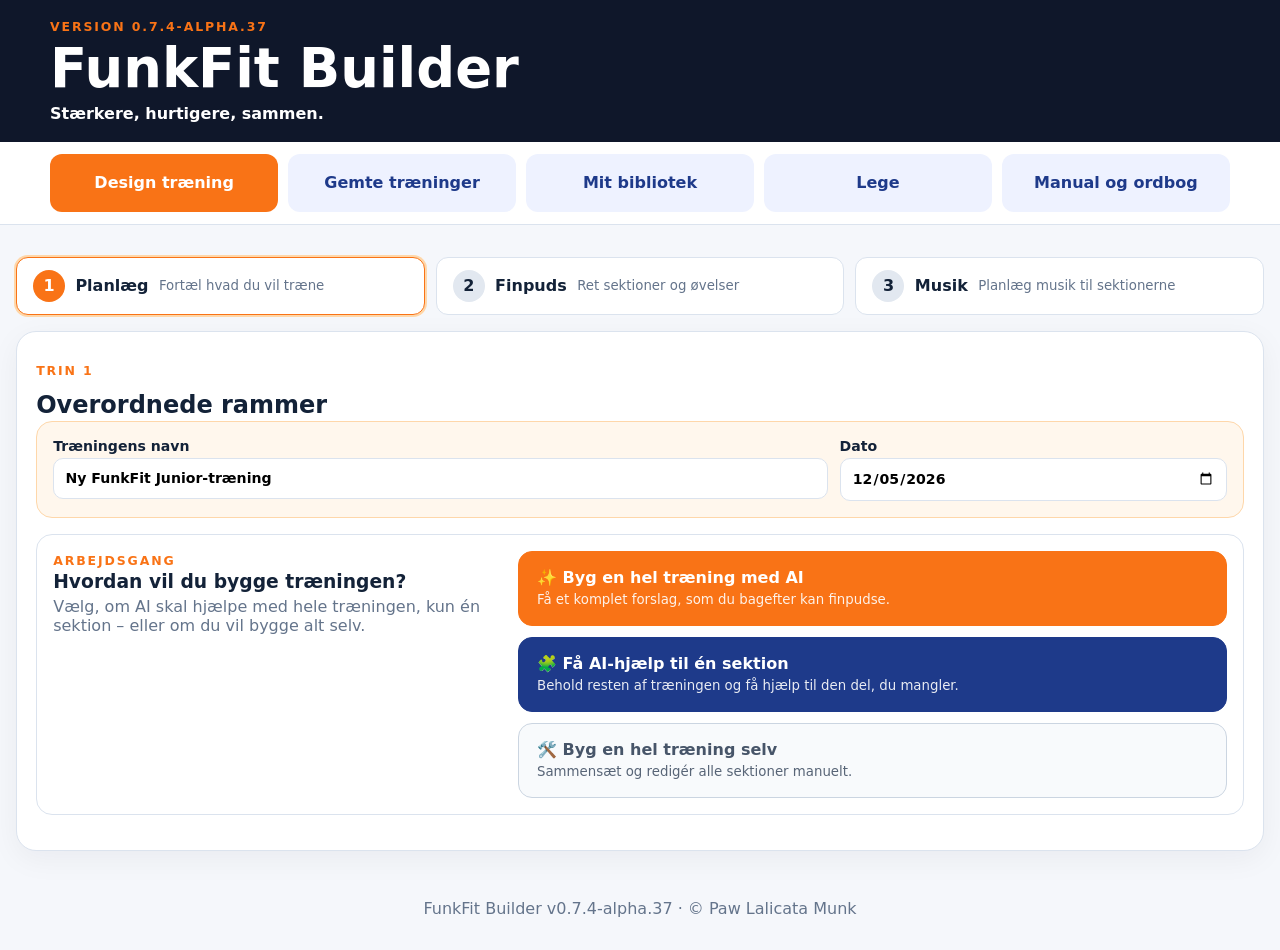
==== commit 6400c79a: "v0.7.4-alpha.37 Legebiblioteket har nu to lag:  Fælles i appen → ligger direkte i FunkFits filer og " ====
--- a/index.html
+++ b/index.html
@@ -4,14 +4,14 @@
   <meta charset="UTF-8">
   <meta name="viewport" content="width=device-width,initial-scale=1">
   <meta name="theme-color" content="#f97316">
-  <title>FunkFit Builder v0.7.4-alpha.35</title>
-  <link rel="manifest" href="manifest.json?v=0.7.4a35">
-  <link rel="stylesheet" href="css/app.css?v=0.7.4a35">
+  <title>FunkFit Builder v0.7.4-alpha.37</title>
+  <link rel="manifest" href="manifest.json?v=0.7.4a37">
+  <link rel="stylesheet" href="css/app.css?v=0.7.4a37">
 </head>
 <body>
 <header class="topbar">
   <button id="homeBrandBtn" type="button" class="topbar-home" aria-label="Gå til Planlæg">
-    <p class="eyebrow">VERSION 0.7.4-ALPHA.35</p>
+    <p class="eyebrow">VERSION 0.7.4-ALPHA.37</p>
     <h1>FunkFit Builder</h1>
     <p>Stærkere, hurtigere, sammen.</p>
   </button>
@@ -798,6 +798,13 @@
         <label>Deltagere
           <input id="gameLibraryParticipants" type="number" min="1" value="20">
         </label>
+        <label>Bibliotek
+          <select id="gameLibrarySource">
+            <option value="">Alle lege</option>
+            <option value="shared">Fælles i appen</option>
+            <option value="mine">Mine lege</option>
+          </select>
+        </label>
       </div>
       <div id="gameLibraryCards" class="game-library-grid"></div>
     </section>
@@ -807,9 +814,14 @@
         <div>
           <p class="eyebrow">INDHOLDSADMINISTRATION</p>
           <h3>Grundlege</h3>
-          <p>Dette er administrationslaget for legemodulet. I den nuværende PWA gemmes data lokalt på enheden. Datamodellen er forberedt til senere roller som <strong>legeansvarlig</strong> og <strong>admin</strong>, når FunkFit får login/backend.</p>
-        </div>
-        <span class="game-admin-role">Lokal administrator</span>
+          <p><strong>Fælles grundlege</strong> ligger nu direkte i FunkFit og er tilgængelige for alle brugere på alle enheder. Lege du selv opretter eller lokale tilpasninger ligger fortsat på din enhed, indtil de optages i en ny fælles app-version. Eksport/import bruges til at flytte dine egne lege mellem enheder.</p>
+        </div>
+        <div class="game-admin-toolbar">
+          <span class="game-admin-role">Lokal administrator</span>
+          <button id="exportGamesBtn" type="button" class="secondary">⬇️ Eksportér mine lege</button>
+          <button id="importGamesBtn" type="button" class="secondary">⬆️ Importér mine lege</button>
+          <input id="importGamesFile" type="file" accept=".json,application/json" class="hidden">
+        </div>
       </div>
 
       <form id="gameMasterForm" class="game-master-form">
@@ -1169,6 +1181,13 @@
       <div id="inlineFundamentalWrap" class="span-2 single-fundamental-wrap hidden">
         <strong>FunkFit Fundamentals</strong><small>Vælg én eller flere.</small><div id="inlineFundamentalChoices" class="single-fundamental-choices"></div>
       </div>
+      <div id="aiSectionGameLibraryChoice" class="span-2 ai-section-game-library hidden">
+        <div>
+          <strong>🎲 Skal sektionen være en af dine gemte lege?</strong>
+          <small>Vælg en grundleg fra Legebiblioteket i stedet for at lade AI bygge sektionen. Grundlegen indsættes som en kopi og kan tilpasses bagefter.</small>
+        </div>
+        <button id="aiSectionGameLibraryBtn" type="button" class="secondary">Indsæt leg fra Legebibliotek</button>
+      </div>
       <div id="inlineFinisherWrap" class="span-2 single-finisher-wrap hidden">
         <strong>Finisher</strong>
         <p class="field-help">Vælg sang eller et andet afslutningsformat. AI kan vælge fra kataloget.</p>
@@ -1237,7 +1256,7 @@
 </dialog>
 
 <section id="printView" class="print-view"></section>
-<footer>FunkFit Builder v0.7.4-alpha.35 · © Paw Lalicata Munk</footer>
-<script type="module" src="js/app.js?v=0.7.4a35"></script>
+<footer>FunkFit Builder v0.7.4-alpha.37 · © Paw Lalicata Munk</footer>
+<script type="module" src="js/app.js?v=0.7.4a37"></script>
 </body>
 </html>
--- a/css/app.css
+++ b/css/app.css
@@ -664,7 +664,7 @@
 .docs-model-grid h3{margin:.65rem 0 .3rem}.docs-model-grid p{margin:0;color:#475569;line-height:1.45}
 .docs-rules{margin-top:1rem;padding:1rem;border-radius:16px;background:#f8fafc;border:1px solid #cbd5e1}.docs-rules p{line-height:1.5}
 .saved-training-type{display:inline-flex;padding:.3rem .58rem;border-radius:999px;background:#e2e8f0;color:#334155;font-size:.76rem;font-weight:900;margin-bottom:.45rem}
-.saved-type-junior{background:#dcfce7;color:#166534}.saved-type-family{background:#fef3c7;color:#92400e}.saved-type-adult{background:#dbeafe;color:#1e40af}.saved-type-trx{background:#ede9fe;color:#5b21b6}.saved-type-hiit{background:#fee2e2;color:#991b1b}.saved-type-hyrox{background:#cffafe;color:#155e75}
+.saved-type-junior{background:#ffedd5;color:#9a3412}.saved-type-family{background:#dbeafe;color:#1e40af}.saved-type-adult{background:#dcfce7;color:#166534}.saved-type-trx{background:#fef3c7;color:#92400e}.saved-type-hyrox{background:#fee2e2;color:#991b1b}.saved-type-hiit{background:#ede9fe;color:#5b21b6}
 @media(max-width:900px){.docs-model-grid{grid-template-columns:repeat(2,minmax(0,1fr))}}
 @media(max-width:700px){
   .section-card-menu[open] .section-menu-popover{position:fixed;left:.75rem;right:.75rem;top:auto;bottom:.75rem;width:auto;min-width:0;max-height:72vh;overflow:auto;z-index:10000;padding:.7rem;border-radius:18px;box-shadow:0 24px 80px rgba(15,23,42,.35)}
@@ -2233,3 +2233,80 @@
     white-space:normal;
   }
 }
+
+/* v0.7.4-alpha.34 – robust redigering af grundleg */
+#gameMasterFormTitle{
+  overflow-wrap:anywhere;
+}
+
+
+/* v0.7.4-alpha.36 – Junior Teknik + lege på tværs af enheder */
+.ai-section-game-library{
+  display:flex;
+  justify-content:space-between;
+  gap:.8rem;
+  align-items:center;
+  padding:.8rem;
+  border:1px solid #c7d2fe;
+  border-radius:13px;
+  background:#eef2ff;
+}
+.ai-section-game-library.hidden{display:none!important}
+.ai-section-game-library>div{display:grid;gap:.15rem}
+.ai-section-game-library small{color:#475569}
+.ai-section-game-library button{flex:0 0 auto}
+.game-admin-toolbar{
+  display:flex;
+  flex-wrap:wrap;
+  justify-content:flex-end;
+  align-items:center;
+  gap:.45rem;
+}
+@media(max-width:700px){
+  .ai-section-game-library{
+    display:grid;
+    grid-template-columns:minmax(0,1fr);
+  }
+  .ai-section-game-library button{width:100%}
+  .game-admin-toolbar{
+    display:grid;
+    grid-template-columns:minmax(0,1fr);
+    width:100%;
+  }
+  .game-admin-toolbar button{width:100%}
+}
+
+
+/* v0.7.4-alpha.37 – fælles Legebibliotek + farvekoder */
+.game-filter-bar{
+  grid-template-columns:1.7fr 1fr .7fr 1fr;
+}
+.game-card-origin-row,.game-admin-badges{
+  display:flex;
+  flex-wrap:wrap;
+  gap:.35rem;
+  align-items:center;
+}
+.game-origin-pill{
+  display:inline-flex;
+  align-items:center;
+  width:max-content;
+  max-width:100%;
+  padding:.3rem .55rem;
+  border-radius:999px;
+  font-size:.75rem;
+  font-weight:900;
+}
+.game-origin-pill.shared{background:#dcfce7;color:#166534}
+.game-origin-pill.mine{background:#dbeafe;color:#1e40af}
+.game-origin-pill.override{background:#fef3c7;color:#92400e}
+.game-admin-actions button:disabled{
+  opacity:.65;
+  cursor:default;
+}
+@media(max-width:900px){
+  .game-filter-bar{grid-template-columns:repeat(2,minmax(0,1fr))}
+}
+@media(max-width:650px){
+  .game-filter-bar{grid-template-columns:minmax(0,1fr)}
+}
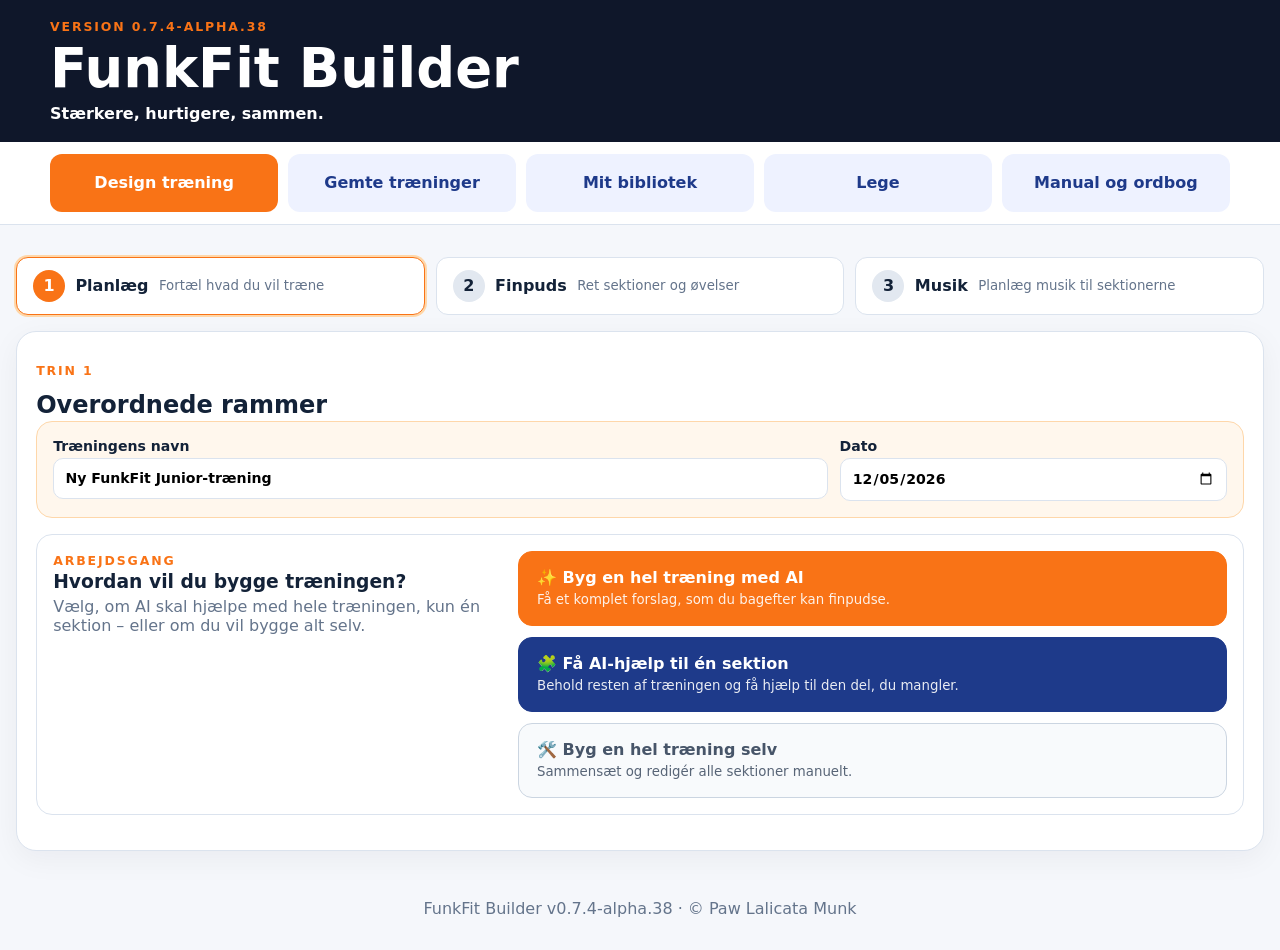
==== commit d179fa9b: "v0.7.4-alpha.38 De fem nye fælles lege er:  Superfly Superman Snap challenge Flip kegler Double staf" ====
--- a/index.html
+++ b/index.html
@@ -4,14 +4,14 @@
   <meta charset="UTF-8">
   <meta name="viewport" content="width=device-width,initial-scale=1">
   <meta name="theme-color" content="#f97316">
-  <title>FunkFit Builder v0.7.4-alpha.37</title>
-  <link rel="manifest" href="manifest.json?v=0.7.4a37">
-  <link rel="stylesheet" href="css/app.css?v=0.7.4a37">
+  <title>FunkFit Builder v0.7.4-alpha.38</title>
+  <link rel="manifest" href="manifest.json?v=0.7.4a38">
+  <link rel="stylesheet" href="css/app.css?v=0.7.4a38">
 </head>
 <body>
 <header class="topbar">
   <button id="homeBrandBtn" type="button" class="topbar-home" aria-label="Gå til Planlæg">
-    <p class="eyebrow">VERSION 0.7.4-ALPHA.37</p>
+    <p class="eyebrow">VERSION 0.7.4-ALPHA.38</p>
     <h1>FunkFit Builder</h1>
     <p>Stærkere, hurtigere, sammen.</p>
   </button>
@@ -814,7 +814,7 @@
         <div>
           <p class="eyebrow">INDHOLDSADMINISTRATION</p>
           <h3>Grundlege</h3>
-          <p><strong>Fælles grundlege</strong> ligger nu direkte i FunkFit og er tilgængelige for alle brugere på alle enheder. Lege du selv opretter eller lokale tilpasninger ligger fortsat på din enhed, indtil de optages i en ny fælles app-version. Eksport/import bruges til at flytte dine egne lege mellem enheder.</p>
+          <p><strong>Fælles grundlege</strong> ligger direkte i FunkFit og er tilgængelige for alle brugere på alle enheder. Denne version indeholder <strong>13 fælles lege</strong>. Lege du selv opretter eller lokale tilpasninger ligger fortsat på din enhed, indtil de optages i en ny fælles app-version.</p>
         </div>
         <div class="game-admin-toolbar">
           <span class="game-admin-role">Lokal administrator</span>
@@ -1256,7 +1256,7 @@
 </dialog>
 
 <section id="printView" class="print-view"></section>
-<footer>FunkFit Builder v0.7.4-alpha.37 · © Paw Lalicata Munk</footer>
-<script type="module" src="js/app.js?v=0.7.4a37"></script>
+<footer>FunkFit Builder v0.7.4-alpha.38 · © Paw Lalicata Munk</footer>
+<script type="module" src="js/app.js?v=0.7.4a38"></script>
 </body>
 </html>
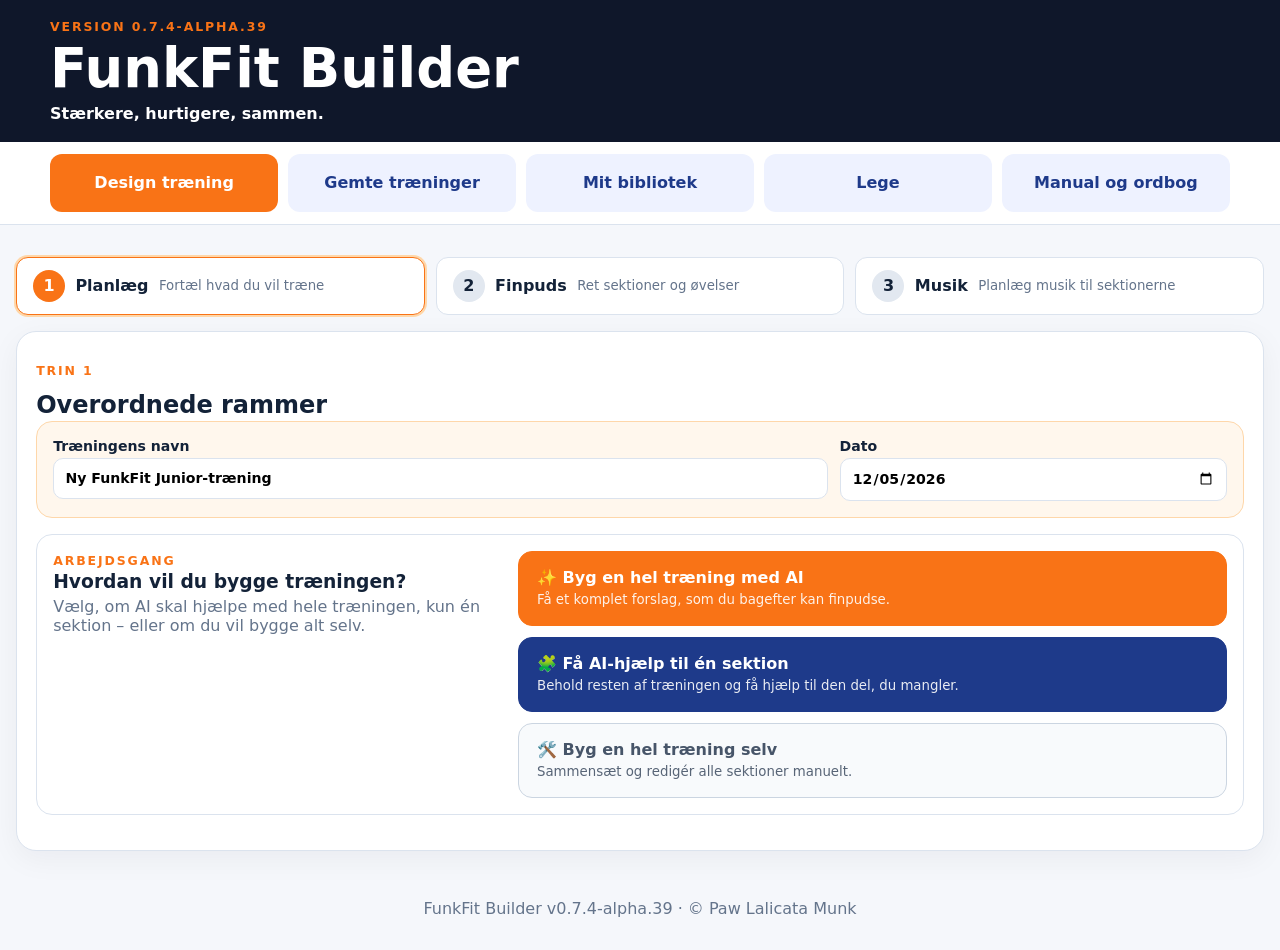
==== commit 8a153887: "v0.7.4-alpha.39 Download FunkFit Builder v0.7.4-alpha.39  Nu bliver Legebibliotek-filen versionsstyr" ====
--- a/index.html
+++ b/index.html
@@ -4,14 +4,14 @@
   <meta charset="UTF-8">
   <meta name="viewport" content="width=device-width,initial-scale=1">
   <meta name="theme-color" content="#f97316">
-  <title>FunkFit Builder v0.7.4-alpha.38</title>
-  <link rel="manifest" href="manifest.json?v=0.7.4a38">
-  <link rel="stylesheet" href="css/app.css?v=0.7.4a38">
+  <title>FunkFit Builder v0.7.4-alpha.39</title>
+  <link rel="manifest" href="manifest.json?v=0.7.4a39">
+  <link rel="stylesheet" href="css/app.css?v=0.7.4a39">
 </head>
 <body>
 <header class="topbar">
   <button id="homeBrandBtn" type="button" class="topbar-home" aria-label="Gå til Planlæg">
-    <p class="eyebrow">VERSION 0.7.4-ALPHA.38</p>
+    <p class="eyebrow">VERSION 0.7.4-ALPHA.39</p>
     <h1>FunkFit Builder</h1>
     <p>Stærkere, hurtigere, sammen.</p>
   </button>
@@ -814,7 +814,7 @@
         <div>
           <p class="eyebrow">INDHOLDSADMINISTRATION</p>
           <h3>Grundlege</h3>
-          <p><strong>Fælles grundlege</strong> ligger direkte i FunkFit og er tilgængelige for alle brugere på alle enheder. Denne version indeholder <strong>13 fælles lege</strong>. Lege du selv opretter eller lokale tilpasninger ligger fortsat på din enhed, indtil de optages i en ny fælles app-version.</p>
+          <p><strong>Fælles grundlege</strong> ligger direkte i FunkFit og er tilgængelige for alle brugere på alle enheder. Denne version indeholder <strong>13 fælles lege</strong>. <span id="sharedGameLoadStatus"></span> Lege du selv opretter eller lokale tilpasninger ligger fortsat på din enhed, indtil de optages i en ny fælles app-version.</p>
         </div>
         <div class="game-admin-toolbar">
           <span class="game-admin-role">Lokal administrator</span>
@@ -1256,7 +1256,7 @@
 </dialog>
 
 <section id="printView" class="print-view"></section>
-<footer>FunkFit Builder v0.7.4-alpha.38 · © Paw Lalicata Munk</footer>
-<script type="module" src="js/app.js?v=0.7.4a38"></script>
+<footer>FunkFit Builder v0.7.4-alpha.39 · © Paw Lalicata Munk</footer>
+<script type="module" src="js/app.js?v=0.7.4a39"></script>
 </body>
 </html>
--- a/css/app.css
+++ b/css/app.css
@@ -2310,3 +2310,8 @@
 @media(max-width:650px){
   .game-filter-bar{grid-template-columns:minmax(0,1fr)}
 }
+
+/* v0.7.4-alpha.39 – datastatus for fælles Legebibliotek */
+.shared-game-load-status{display:inline-flex;margin-left:.25rem;padding:.15rem .4rem;border-radius:999px;font-size:.78rem;font-weight:850}
+.shared-game-load-status.ok{background:#dcfce7;color:#166534}
+.shared-game-load-status.warn{background:#fef3c7;color:#92400e}
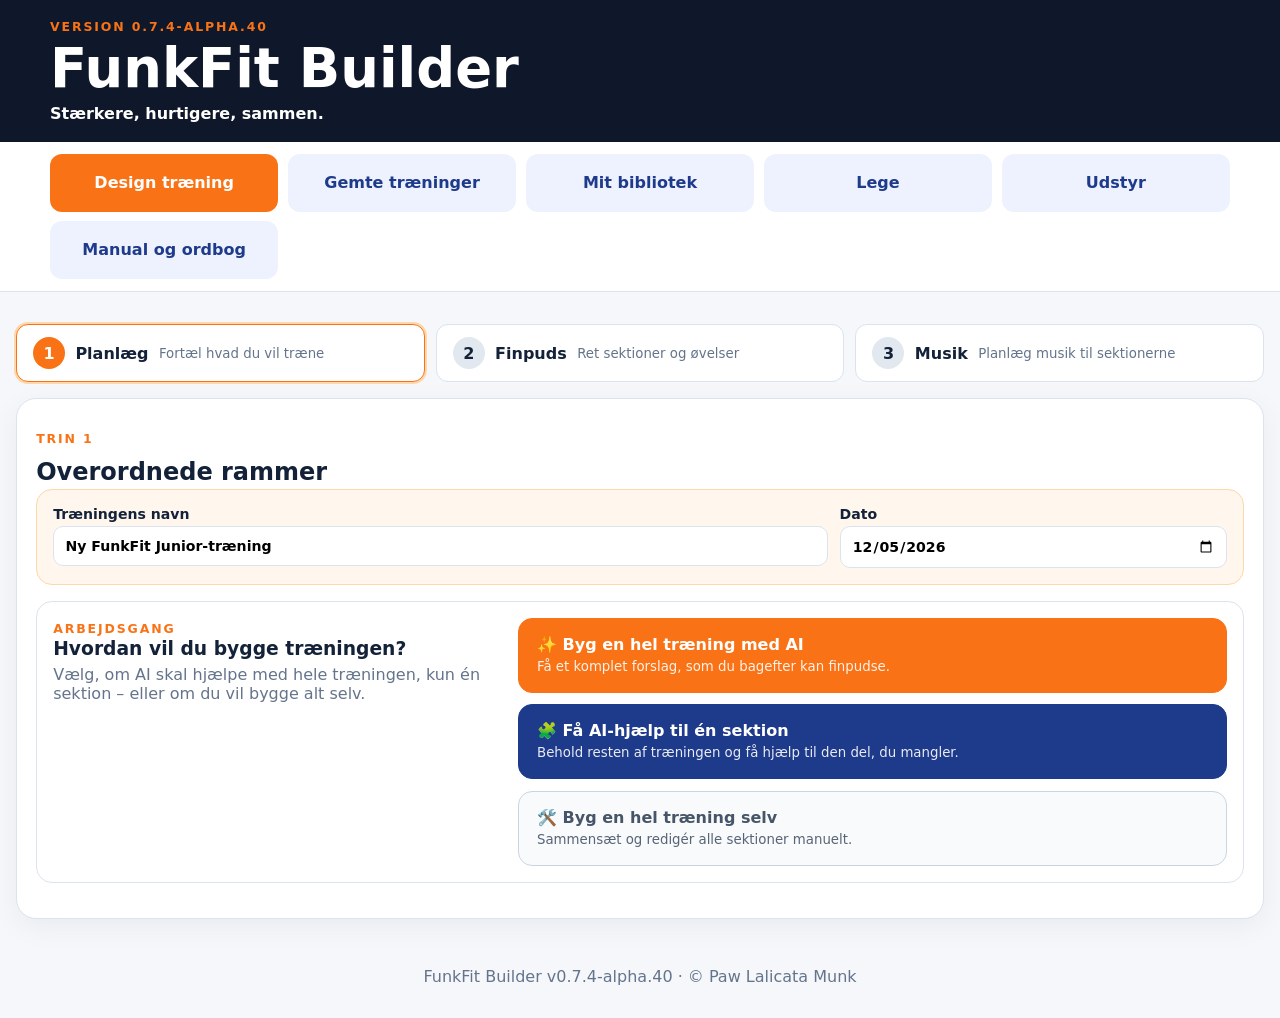
==== commit eabd7994: "Add files via upload" ====
--- a/index.html
+++ b/index.html
@@ -4,14 +4,14 @@
   <meta charset="UTF-8">
   <meta name="viewport" content="width=device-width,initial-scale=1">
   <meta name="theme-color" content="#f97316">
-  <title>FunkFit Builder v0.7.4-alpha.39</title>
-  <link rel="manifest" href="manifest.json?v=0.7.4a39">
-  <link rel="stylesheet" href="css/app.css?v=0.7.4a39">
+  <title>FunkFit Builder v0.7.4-alpha.40</title>
+  <link rel="manifest" href="manifest.json?v=0.7.4a40">
+  <link rel="stylesheet" href="css/app.css?v=0.7.4a40">
 </head>
 <body>
 <header class="topbar">
   <button id="homeBrandBtn" type="button" class="topbar-home" aria-label="Gå til Planlæg">
-    <p class="eyebrow">VERSION 0.7.4-ALPHA.39</p>
+    <p class="eyebrow">VERSION 0.7.4-ALPHA.40</p>
     <h1>FunkFit Builder</h1>
     <p>Stærkere, hurtigere, sammen.</p>
   </button>
@@ -22,6 +22,7 @@
   <button class="nav-tab" data-view="savedView">Gemte træninger</button>
   <button class="nav-tab" data-view="libraryView">Mit bibliotek</button>
   <button class="nav-tab" data-view="gamesView">Lege</button>
+  <button class="nav-tab" data-view="equipmentInventoryView">Udstyr</button>
   <button class="nav-tab" data-view="docsView">Manual og ordbog</button>
 </nav>
 
@@ -191,6 +192,8 @@
             <small id="equipmentProfileStatus">Ændringer gemmes automatisk for dette sted.</small>
           </div>
           <div class="equipment-profile-actions">
+            <button id="openEquipmentInventoryBtn" type="button" class="ghost small-btn">📦 Udstyrsregister</button>
+            <button id="loadEquipmentInventoryBtn" type="button" class="ghost small-btn">↻ Hent fra register</button>
             <button id="selectAllEquipmentBtn" type="button" class="ghost small-btn">Vælg alt</button>
             <button id="resetEquipmentProfileBtn" type="button" class="ghost small-btn">Nulstil profil</button>
           </div>
@@ -962,6 +965,59 @@
         <div id="gameAdminList" class="game-admin-list"></div>
       </section>
     </section>
+  </section>
+</section>
+
+
+<section id="equipmentInventoryView" class="app-view">
+  <section class="panel inventory-panel">
+    <div class="section-heading inventory-heading">
+      <div>
+        <p class="eyebrow">UDSTYRSREGISTER</p>
+        <h2>Gymnastiksalen og Containeren</h2>
+        <p>Registrér hvad I faktisk har. Én linje kan være én vægt, størrelse eller farve, så fx kettlebells og elastikker kan registreres præcist.</p>
+      </div>
+      <div class="inventory-heading-actions">
+        <button id="addInventoryRowBtn" type="button">+ Nyt redskab</button>
+        <button id="addInventoryDefaultsBtn" type="button" class="secondary">+ Tilføj standardliste</button>
+      </div>
+    </div>
+
+    <div class="inventory-location-tabs">
+      <button type="button" class="inventory-location-tab selected" data-inventory-location="indoor">🏠 Gymnastiksalen <small>inde</small></button>
+      <button type="button" class="inventory-location-tab" data-inventory-location="outdoor">📦 Containeren <small>ude</small></button>
+      <button type="button" class="inventory-location-tab" data-inventory-location="all">Alle <small>inde + ude</small></button>
+    </div>
+
+    <div class="inventory-toolbar">
+      <label>Søg i registeret
+        <input id="inventorySearch" type="search" placeholder="Fx kettlebell, elastik, TRX">
+      </label>
+      <div class="inventory-sync-actions">
+        <button id="useInventoryInPlannerBtn" type="button" class="secondary">Brug dette sted i Planlæg</button>
+        <button id="exportInventoryBtn" type="button" class="ghost">⬇️ Eksportér</button>
+        <button id="importInventoryBtn" type="button" class="ghost">⬆️ Importér</button>
+        <input id="importInventoryFile" type="file" accept=".json,application/json" class="hidden">
+      </div>
+    </div>
+
+    <section id="inventorySummary" class="inventory-summary" aria-live="polite"></section>
+
+    <div class="inventory-help">
+      <strong>Sådan bruger du linjerne</strong>
+      <span>Har du fx 6 kettlebells på 12 kg og 4 på 16 kg, så brug to linjer. Har du elastikker i flere farver, duplikér linjen og skriv farven i <em>Variant/farve</em>. Elastikfarver er ikke standardiserede mellem mærker, så registrér jeres faktiske farver.</span>
+    </div>
+
+    <datalist id="inventoryEquipmentNames"></datalist>
+
+    <div class="inventory-table-wrap">
+      <div class="inventory-table-header" aria-hidden="true">
+        <span>Sted</span><span>Redskab</span><span>Antal</span><span>Kg</span><span>Variant/farve</span><span>Note</span><span></span>
+      </div>
+      <div id="inventoryRows" class="inventory-rows"></div>
+    </div>
+
+    <p class="inventory-save-note">Ændringer gemmes automatisk på denne enhed. Eksport/import kan bruges mellem telefon og PC, indtil FunkFit får fælles login/backend.</p>
   </section>
 </section>
 
@@ -1256,7 +1312,7 @@
 </dialog>
 
 <section id="printView" class="print-view"></section>
-<footer>FunkFit Builder v0.7.4-alpha.39 · © Paw Lalicata Munk</footer>
-<script type="module" src="js/app.js?v=0.7.4a39"></script>
+<footer>FunkFit Builder v0.7.4-alpha.40 · © Paw Lalicata Munk</footer>
+<script type="module" src="js/app.js?v=0.7.4a40"></script>
 </body>
 </html>
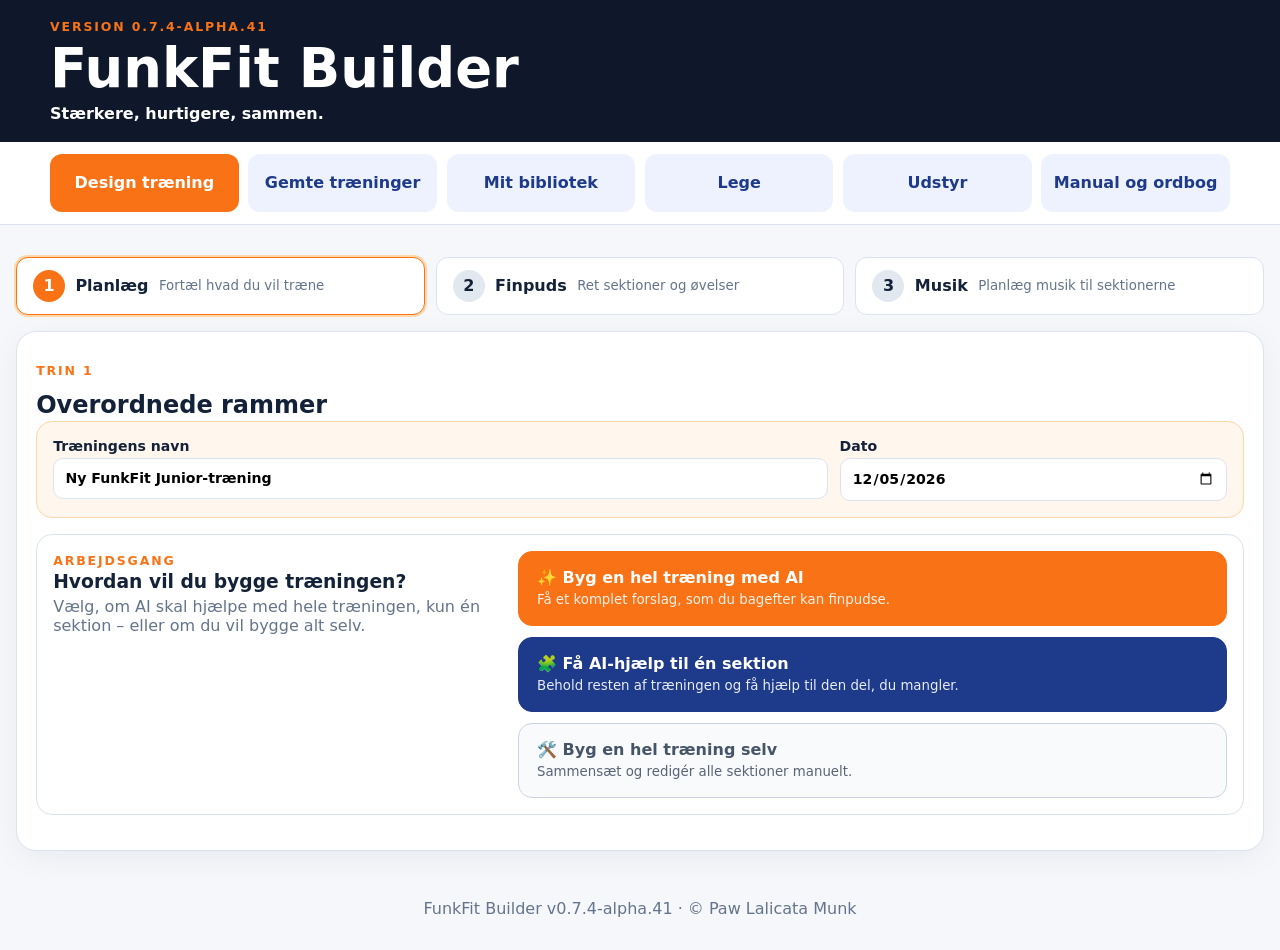
==== commit b608696c: "Add files via upload" ====
--- a/index.html
+++ b/index.html
@@ -4,14 +4,14 @@
   <meta charset="UTF-8">
   <meta name="viewport" content="width=device-width,initial-scale=1">
   <meta name="theme-color" content="#f97316">
-  <title>FunkFit Builder v0.7.4-alpha.40</title>
-  <link rel="manifest" href="manifest.json?v=0.7.4a40">
-  <link rel="stylesheet" href="css/app.css?v=0.7.4a40">
+  <title>FunkFit Builder v0.7.4-alpha.41</title>
+  <link rel="manifest" href="manifest.json?v=0.7.4a41">
+  <link rel="stylesheet" href="css/app.css?v=0.7.4a41">
 </head>
 <body>
 <header class="topbar">
   <button id="homeBrandBtn" type="button" class="topbar-home" aria-label="Gå til Planlæg">
-    <p class="eyebrow">VERSION 0.7.4-ALPHA.40</p>
+    <p class="eyebrow">VERSION 0.7.4-ALPHA.41</p>
     <h1>FunkFit Builder</h1>
     <p>Stærkere, hurtigere, sammen.</p>
   </button>
@@ -817,7 +817,7 @@
         <div>
           <p class="eyebrow">INDHOLDSADMINISTRATION</p>
           <h3>Grundlege</h3>
-          <p><strong>Fælles grundlege</strong> ligger direkte i FunkFit og er tilgængelige for alle brugere på alle enheder. Denne version indeholder <strong>13 fælles lege</strong>. <span id="sharedGameLoadStatus"></span> Lege du selv opretter eller lokale tilpasninger ligger fortsat på din enhed, indtil de optages i en ny fælles app-version.</p>
+          <p><strong>Fælles grundlege</strong> ligger direkte i FunkFit og er tilgængelige for alle brugere på alle enheder. Denne version indeholder <strong>24 fælles lege</strong>. <span id="sharedGameLoadStatus"></span> Lege du selv opretter eller lokale tilpasninger ligger fortsat på din enhed, indtil de optages i en ny fælles app-version.</p>
         </div>
         <div class="game-admin-toolbar">
           <span class="game-admin-role">Lokal administrator</span>
@@ -979,7 +979,7 @@
       </div>
       <div class="inventory-heading-actions">
         <button id="addInventoryRowBtn" type="button">+ Nyt redskab</button>
-        <button id="addInventoryDefaultsBtn" type="button" class="secondary">+ Tilføj standardliste</button>
+        <button id="addInventoryDefaultsBtn" type="button" class="secondary">+ Gendan inventarlisten</button>
       </div>
     </div>
 
@@ -1017,7 +1017,22 @@
       <div id="inventoryRows" class="inventory-rows"></div>
     </div>
 
-    <p class="inventory-save-note">Ændringer gemmes automatisk på denne enhed. Eksport/import kan bruges mellem telefon og PC, indtil FunkFit får fælles login/backend.</p>
+    <p class="inventory-save-note">Inventaret er forudfyldt fra den konkrete optællingsfil for Gymnastiksalen og Containeren. Ændringer gemmes automatisk på denne enhed.</p>
+
+    <section class="inventory-source-extras">
+      <article>
+        <div class="section-heading compact-heading">
+          <div><p class="eyebrow">PANDEKAGER MED ØVELSER</p><h3>12 registrerede øvelsesmarkører</h3></div>
+        </div>
+        <div id="inventoryPancakeExercises" class="inventory-chip-list"></div>
+      </article>
+      <article>
+        <div class="section-heading compact-heading">
+          <div><p class="eyebrow">INDKØB</p><h3>Mangler fra inventararket</h3></div>
+        </div>
+        <div id="inventoryPurchases" class="inventory-purchase-list"></div>
+      </article>
+    </section>
   </section>
 </section>
 
@@ -1312,7 +1327,7 @@
 </dialog>
 
 <section id="printView" class="print-view"></section>
-<footer>FunkFit Builder v0.7.4-alpha.40 · © Paw Lalicata Munk</footer>
-<script type="module" src="js/app.js?v=0.7.4a40"></script>
+<footer>FunkFit Builder v0.7.4-alpha.41 · © Paw Lalicata Munk</footer>
+<script type="module" src="js/app.js?v=0.7.4a41"></script>
 </body>
 </html>
--- a/css/app.css
+++ b/css/app.css
@@ -2315,3 +2315,73 @@
 .shared-game-load-status{display:inline-flex;margin-left:.25rem;padding:.15rem .4rem;border-radius:999px;font-size:.78rem;font-weight:850}
 .shared-game-load-status.ok{background:#dcfce7;color:#166534}
 .shared-game-load-status.warn{background:#fef3c7;color:#92400e}
+
+
+/* v0.7.4-alpha.40 – Udstyrsregister */
+@media(min-width:701px){
+  .main-nav{grid-template-columns:repeat(6,minmax(0,1fr))}
+}
+.inventory-panel{display:grid;gap:1rem}
+.inventory-heading{align-items:flex-start}
+.inventory-heading-actions,.inventory-sync-actions{display:flex;gap:.5rem;flex-wrap:wrap}
+.inventory-location-tabs{
+  display:grid;grid-template-columns:repeat(3,minmax(0,1fr));gap:.55rem;padding:.35rem;
+  border-radius:14px;background:#f1f5f9
+}
+.inventory-location-tab{
+  display:grid;place-items:center;gap:.1rem;min-height:58px;background:transparent;
+  color:#475569;border:1px solid transparent
+}
+.inventory-location-tab small{font-size:.75rem;font-weight:700}
+.inventory-location-tab.selected{
+  background:#fff;color:#9a3412;border-color:#fed7aa;box-shadow:0 3px 10px rgba(15,23,42,.06)
+}
+.inventory-toolbar{
+  display:grid;grid-template-columns:minmax(240px,1fr) auto;align-items:end;gap:.8rem
+}
+.inventory-summary{display:grid;grid-template-columns:repeat(4,minmax(0,1fr));gap:.55rem}
+.inventory-summary article{
+  display:grid;gap:.12rem;padding:.75rem;border:1px solid #e2e8f0;border-radius:14px;background:#f8fafc
+}
+.inventory-summary strong{font-size:1.35rem;color:#0f172a}
+.inventory-summary span{font-size:.82rem;color:#64748b}
+.inventory-help{
+  display:grid;gap:.2rem;padding:.8rem;border:1px solid #c7d2fe;border-radius:14px;background:#eef2ff;color:#334155
+}
+.inventory-help strong{color:#3730a3}
+.inventory-table-wrap{min-width:0;border:1px solid #dbe3ef;border-radius:16px;overflow:hidden;background:#fff}
+.inventory-table-header,.inventory-row{
+  display:grid;grid-template-columns:120px minmax(160px,1.15fr) 82px 82px minmax(150px,.9fr) minmax(190px,1.25fr) 124px;
+  gap:.5rem;align-items:end
+}
+.inventory-table-header{padding:.65rem .7rem;background:#0f172a;color:#fff;font-size:.77rem;font-weight:900}
+.inventory-row{padding:.65rem .7rem;border-top:1px solid #e2e8f0}
+.inventory-row:first-child{border-top:0}
+.inventory-row label{display:grid;gap:.2rem;min-width:0}
+.inventory-row label>span{display:none;font-size:.72rem;font-weight:850;color:#64748b}
+.inventory-row input,.inventory-row select{min-width:0;width:100%}
+.inventory-row-actions{display:grid;grid-template-columns:1fr 1fr;gap:.35rem}
+.inventory-row-actions button{min-width:0;padding:.62rem .4rem}
+.inventory-save-note{margin:0;color:#64748b;font-size:.85rem}
+.equipment-profile-actions{flex-wrap:wrap}
+@media(max-width:1100px){
+  .inventory-table-header{display:none}
+  .inventory-rows{display:grid;grid-template-columns:repeat(2,minmax(0,1fr));gap:.65rem;padding:.65rem;background:#f8fafc}
+  .inventory-row{grid-template-columns:repeat(2,minmax(0,1fr));gap:.6rem;border:1px solid #dbe3ef;border-radius:14px;background:#fff}
+  .inventory-row label>span{display:block}
+  .inventory-row label:nth-child(2),.inventory-row label:nth-child(6),.inventory-row-actions{grid-column:span 2}
+}
+@media(max-width:720px){
+  .inventory-toolbar{grid-template-columns:minmax(0,1fr)}
+  .inventory-sync-actions{display:grid;grid-template-columns:repeat(2,minmax(0,1fr))}
+  .inventory-summary{grid-template-columns:repeat(2,minmax(0,1fr))}
+  .inventory-rows{grid-template-columns:minmax(0,1fr)}
+}
+@media(max-width:520px){
+  .inventory-location-tabs{grid-template-columns:minmax(0,1fr)}
+  .inventory-row{grid-template-columns:minmax(0,1fr)}
+  .inventory-row label:nth-child(2),.inventory-row label:nth-child(6),.inventory-row-actions{grid-column:auto}
+  .inventory-row-actions{grid-template-columns:repeat(2,minmax(0,1fr))}
+  .inventory-sync-actions{grid-template-columns:minmax(0,1fr)}
+  .inventory-heading-actions{display:grid;grid-template-columns:minmax(0,1fr);width:100%}
+}
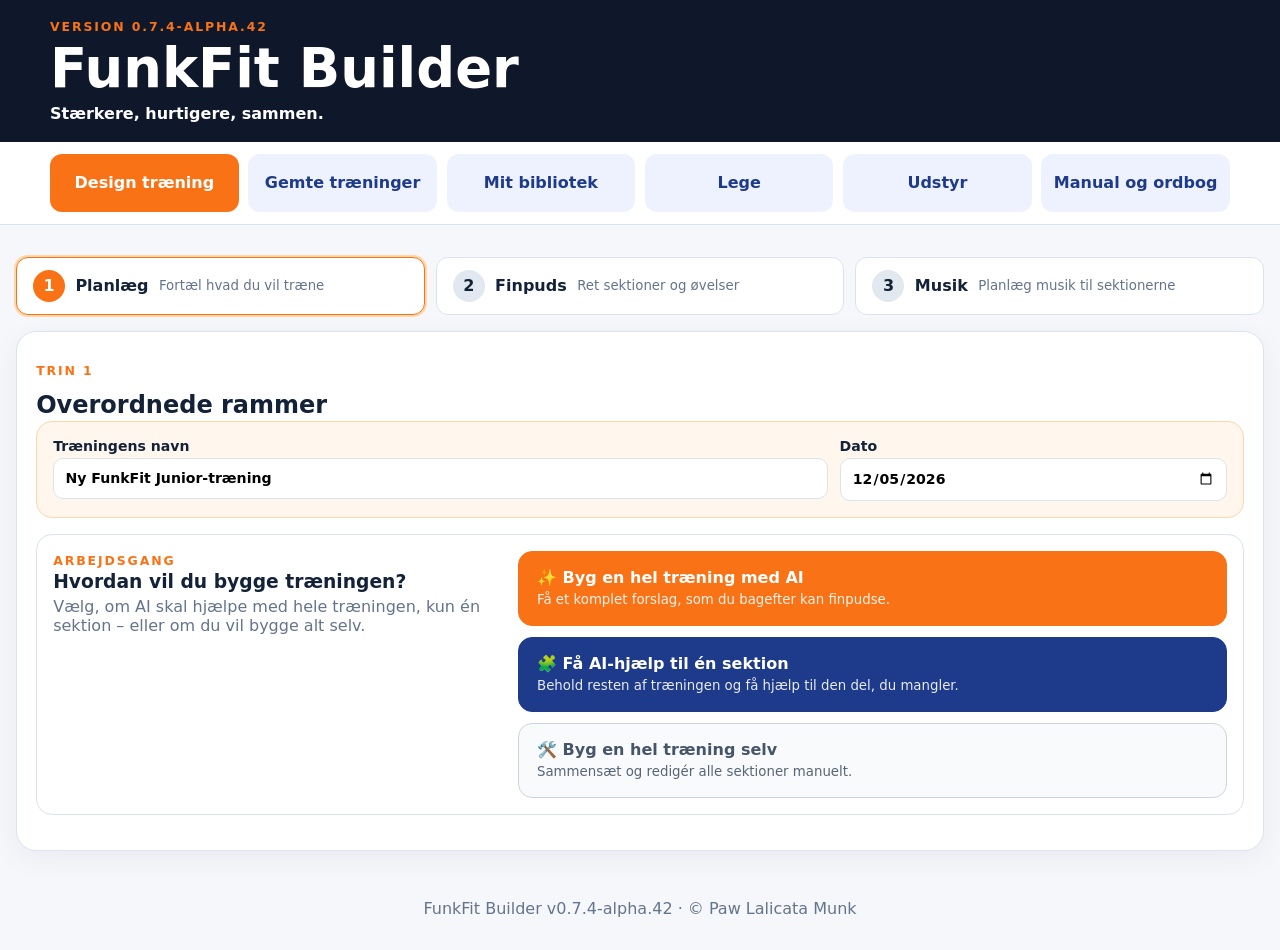
==== commit af5b0581: "Add files via upload" ====
--- a/index.html
+++ b/index.html
@@ -4,14 +4,14 @@
   <meta charset="UTF-8">
   <meta name="viewport" content="width=device-width,initial-scale=1">
   <meta name="theme-color" content="#f97316">
-  <title>FunkFit Builder v0.7.4-alpha.41</title>
-  <link rel="manifest" href="manifest.json?v=0.7.4a41">
-  <link rel="stylesheet" href="css/app.css?v=0.7.4a41">
+  <title>FunkFit Builder v0.7.4-alpha.42</title>
+  <link rel="manifest" href="manifest.json?v=0.7.4a42">
+  <link rel="stylesheet" href="css/app.css?v=0.7.4a42">
 </head>
 <body>
 <header class="topbar">
   <button id="homeBrandBtn" type="button" class="topbar-home" aria-label="Gå til Planlæg">
-    <p class="eyebrow">VERSION 0.7.4-ALPHA.41</p>
+    <p class="eyebrow">VERSION 0.7.4-ALPHA.42</p>
     <h1>FunkFit Builder</h1>
     <p>Stærkere, hurtigere, sammen.</p>
   </button>
@@ -979,7 +979,6 @@
       </div>
       <div class="inventory-heading-actions">
         <button id="addInventoryRowBtn" type="button">+ Nyt redskab</button>
-        <button id="addInventoryDefaultsBtn" type="button" class="secondary">+ Gendan inventarlisten</button>
       </div>
     </div>
 
@@ -1017,22 +1016,8 @@
       <div id="inventoryRows" class="inventory-rows"></div>
     </div>
 
-    <p class="inventory-save-note">Inventaret er forudfyldt fra den konkrete optællingsfil for Gymnastiksalen og Containeren. Ændringer gemmes automatisk på denne enhed.</p>
-
-    <section class="inventory-source-extras">
-      <article>
-        <div class="section-heading compact-heading">
-          <div><p class="eyebrow">PANDEKAGER MED ØVELSER</p><h3>12 registrerede øvelsesmarkører</h3></div>
-        </div>
-        <div id="inventoryPancakeExercises" class="inventory-chip-list"></div>
-      </article>
-      <article>
-        <div class="section-heading compact-heading">
-          <div><p class="eyebrow">INDKØB</p><h3>Mangler fra inventararket</h3></div>
-        </div>
-        <div id="inventoryPurchases" class="inventory-purchase-list"></div>
-      </article>
-    </section>
+    <p class="inventory-save-note">Registeret viser kun det faktiske inventar fra Gymnastiksalen og Containeren samt redskaber, du selv opretter. Ændringer gemmes automatisk på denne enhed.</p>
+
   </section>
 </section>
 
@@ -1230,7 +1215,7 @@
   <form id="aiSectionForm">
     <p class="eyebrow">AI-HJÆLP · ALPHA</p>
     <h2 id="aiSectionDialogTitle">Byg en sektion</h2>
-    <p>Forslaget laves her i Finpuds og bruger træningens eksisterende rammer.</p>
+    <p>Vælg type, varighed og fokus. Forslaget erstatter kun denne sektion; resten af træningen ændres ikke.</p>
     <div id="aiSectionContext" class="ai-section-context"></div>
     <div class="form-grid">
       <label>Element
@@ -1327,7 +1312,7 @@
 </dialog>
 
 <section id="printView" class="print-view"></section>
-<footer>FunkFit Builder v0.7.4-alpha.41 · © Paw Lalicata Munk</footer>
-<script type="module" src="js/app.js?v=0.7.4a41"></script>
+<footer>FunkFit Builder v0.7.4-alpha.42 · © Paw Lalicata Munk</footer>
+<script type="module" src="js/app.js?v=0.7.4a42"></script>
 </body>
 </html>
--- a/css/app.css
+++ b/css/app.css
@@ -2385,3 +2385,48 @@
   .inventory-sync-actions{grid-template-columns:minmax(0,1fr)}
   .inventory-heading-actions{display:grid;grid-template-columns:minmax(0,1fr);width:100%}
 }
+
+
+/* v0.7.4-alpha.41 – faktisk inventar + kildeekstra */
+.inventory-source-extras{
+  display:grid;
+  grid-template-columns:repeat(2,minmax(0,1fr));
+  gap:.8rem;
+}
+.inventory-source-extras>article{
+  padding:.85rem;
+  border:1px solid #dbe3ef;
+  border-radius:14px;
+  background:#f8fafc;
+}
+.compact-heading{margin-bottom:.55rem}
+.inventory-chip-list{
+  display:flex;
+  flex-wrap:wrap;
+  gap:.4rem;
+}
+.inventory-chip-list span{
+  display:inline-flex;
+  padding:.35rem .55rem;
+  border-radius:999px;
+  background:#fff;
+  border:1px solid #dbe3ef;
+  font-size:.82rem;
+  font-weight:750;
+}
+.inventory-purchase-list{display:grid;gap:.4rem}
+.inventory-purchase-row{
+  display:grid;
+  grid-template-columns:minmax(130px,1fr) minmax(80px,.7fr) minmax(140px,1fr);
+  gap:.45rem;
+  align-items:center;
+  padding:.55rem .6rem;
+  border:1px solid #e2e8f0;
+  border-radius:10px;
+  background:#fff;
+}
+.inventory-purchase-row span,.inventory-purchase-row small{color:#64748b}
+@media(max-width:800px){
+  .inventory-source-extras{grid-template-columns:minmax(0,1fr)}
+  .inventory-purchase-row{grid-template-columns:minmax(0,1fr)}
+}
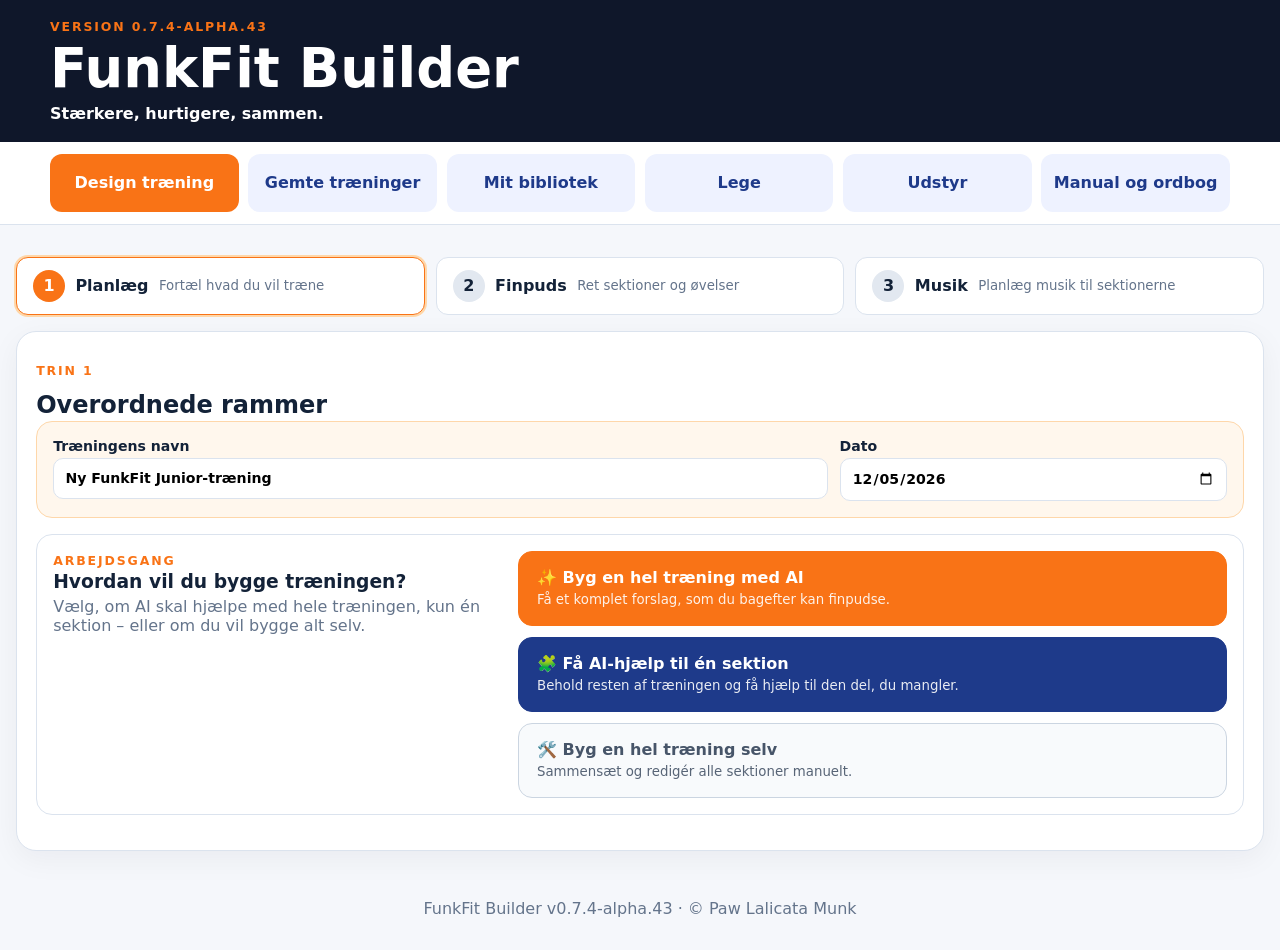
==== commit 613b416f: "v0.7.4-alpha.43" ====
--- a/index.html
+++ b/index.html
@@ -4,14 +4,14 @@
   <meta charset="UTF-8">
   <meta name="viewport" content="width=device-width,initial-scale=1">
   <meta name="theme-color" content="#f97316">
-  <title>FunkFit Builder v0.7.4-alpha.42</title>
-  <link rel="manifest" href="manifest.json?v=0.7.4a42">
-  <link rel="stylesheet" href="css/app.css?v=0.7.4a42">
+  <title>FunkFit Builder v0.7.4-alpha.43</title>
+  <link rel="manifest" href="manifest.json?v=0.7.4a43">
+  <link rel="stylesheet" href="css/app.css?v=0.7.4a43">
 </head>
 <body>
 <header class="topbar">
   <button id="homeBrandBtn" type="button" class="topbar-home" aria-label="Gå til Planlæg">
-    <p class="eyebrow">VERSION 0.7.4-ALPHA.42</p>
+    <p class="eyebrow">VERSION 0.7.4-ALPHA.43</p>
     <h1>FunkFit Builder</h1>
     <p>Stærkere, hurtigere, sammen.</p>
   </button>
@@ -975,7 +975,7 @@
       <div>
         <p class="eyebrow">UDSTYRSREGISTER</p>
         <h2>Gymnastiksalen og Containeren</h2>
-        <p>Registrér hvad I faktisk har. Én linje kan være én vægt, størrelse eller farve, så fx kettlebells og elastikker kan registreres præcist.</p>
+        <p>Registrér hvad I faktisk har. Gymnastiksalen viser kun indeudstyr, og Containeren viser kun udeudstyr.</p>
       </div>
       <div class="inventory-heading-actions">
         <button id="addInventoryRowBtn" type="button">+ Nyt redskab</button>
@@ -1312,7 +1312,7 @@
 </dialog>
 
 <section id="printView" class="print-view"></section>
-<footer>FunkFit Builder v0.7.4-alpha.42 · © Paw Lalicata Munk</footer>
-<script type="module" src="js/app.js?v=0.7.4a42"></script>
+<footer>FunkFit Builder v0.7.4-alpha.43 · © Paw Lalicata Munk</footer>
+<script type="module" src="js/app.js?v=0.7.4a43"></script>
 </body>
 </html>
--- a/css/app.css
+++ b/css/app.css
@@ -2430,3 +2430,24 @@
   .inventory-source-extras{grid-template-columns:minmax(0,1fr)}
   .inventory-purchase-row{grid-template-columns:minmax(0,1fr)}
 }
+
+
+/* v0.7.4-alpha.42 – legens tid og enklere sektionsredigering */
+.game-instance-time-editor{
+  display:grid;
+  grid-template-columns:repeat(2,minmax(150px,1fr)) auto;
+  gap:.65rem;
+  align-items:end;
+  margin:.65rem 0;
+  padding:.7rem;
+  border-radius:12px;
+  background:#f8fafc;
+  border:1px solid #e2e8f0;
+}
+.game-instance-time-editor label{display:grid;gap:.25rem;font-size:.8rem;font-weight:800;color:#475569}
+.game-instance-time-editor input{width:100%;min-width:0}
+.game-instance-time-editor>strong{padding:.68rem .75rem;border-radius:10px;background:#ecfdf5;color:#166534;white-space:nowrap}
+@media(max-width:650px){
+  .game-instance-time-editor{grid-template-columns:1fr}
+  .game-instance-time-editor>strong{white-space:normal}
+}
